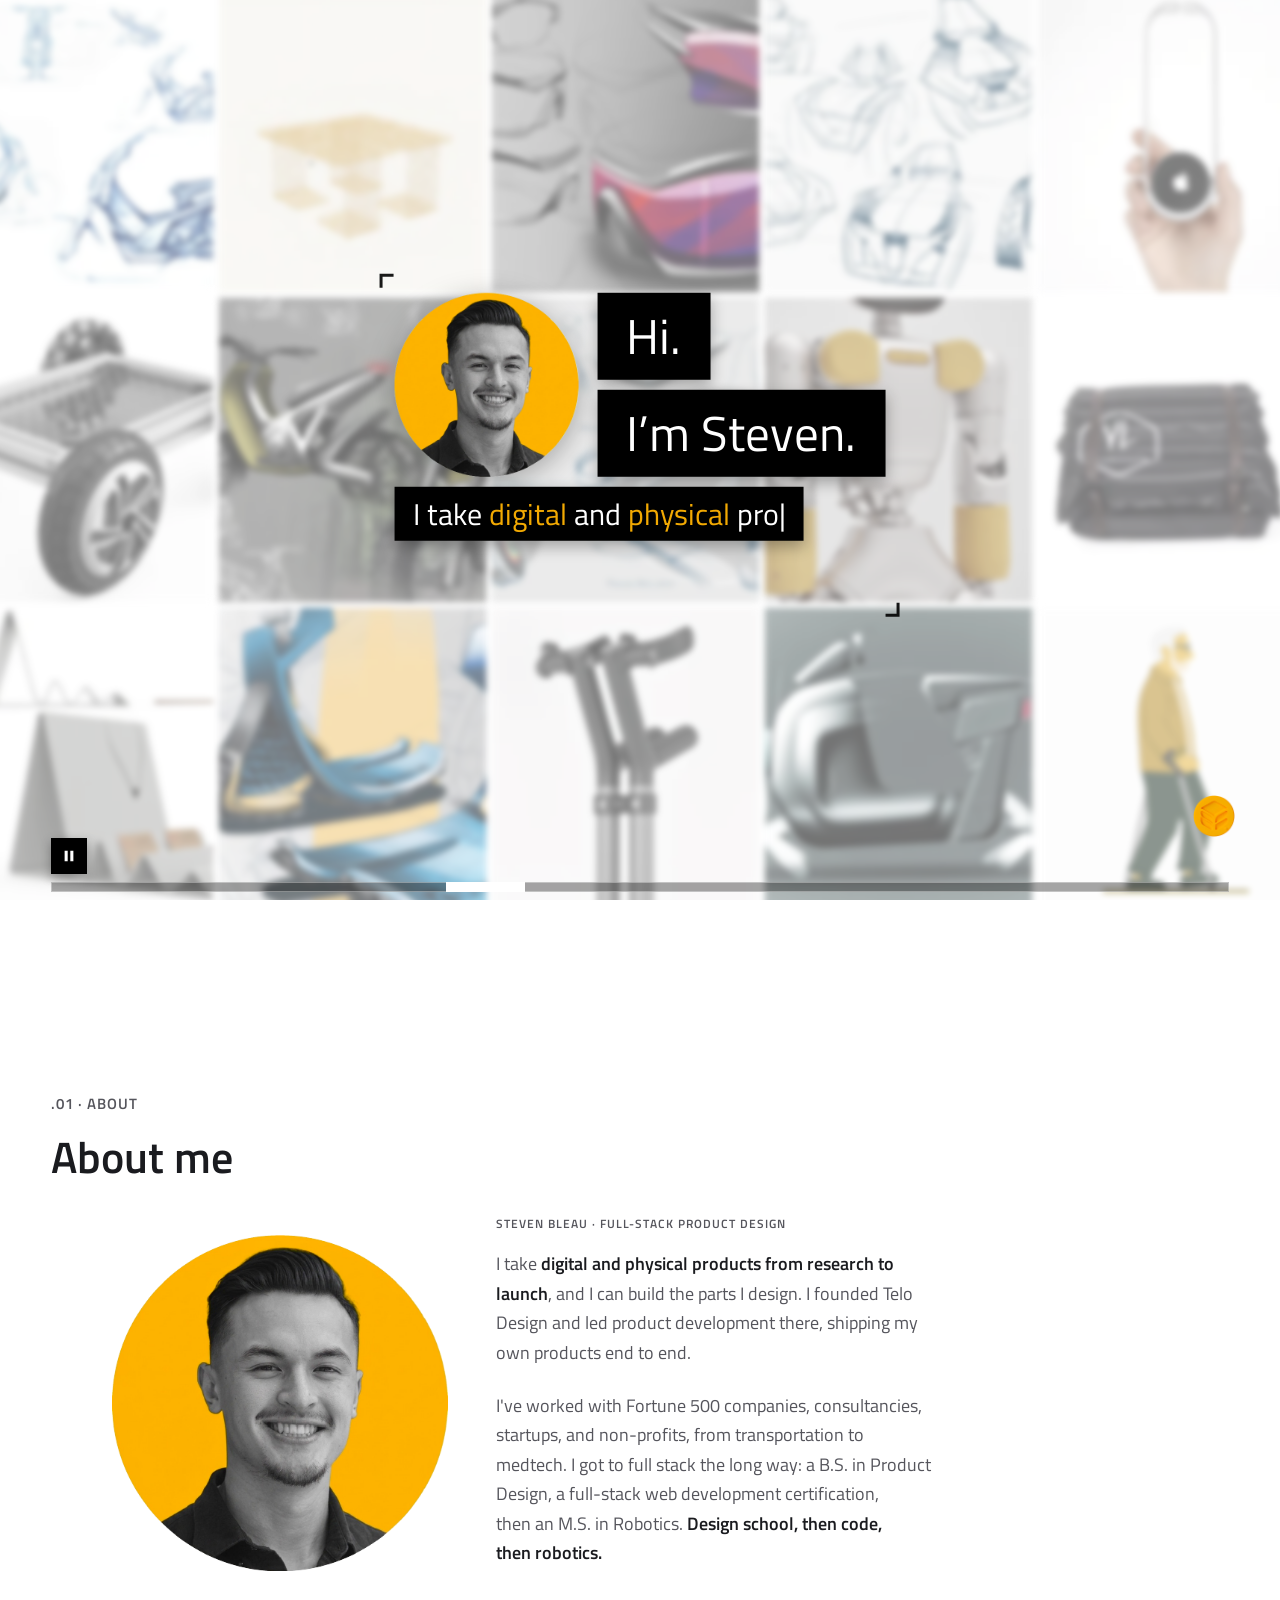
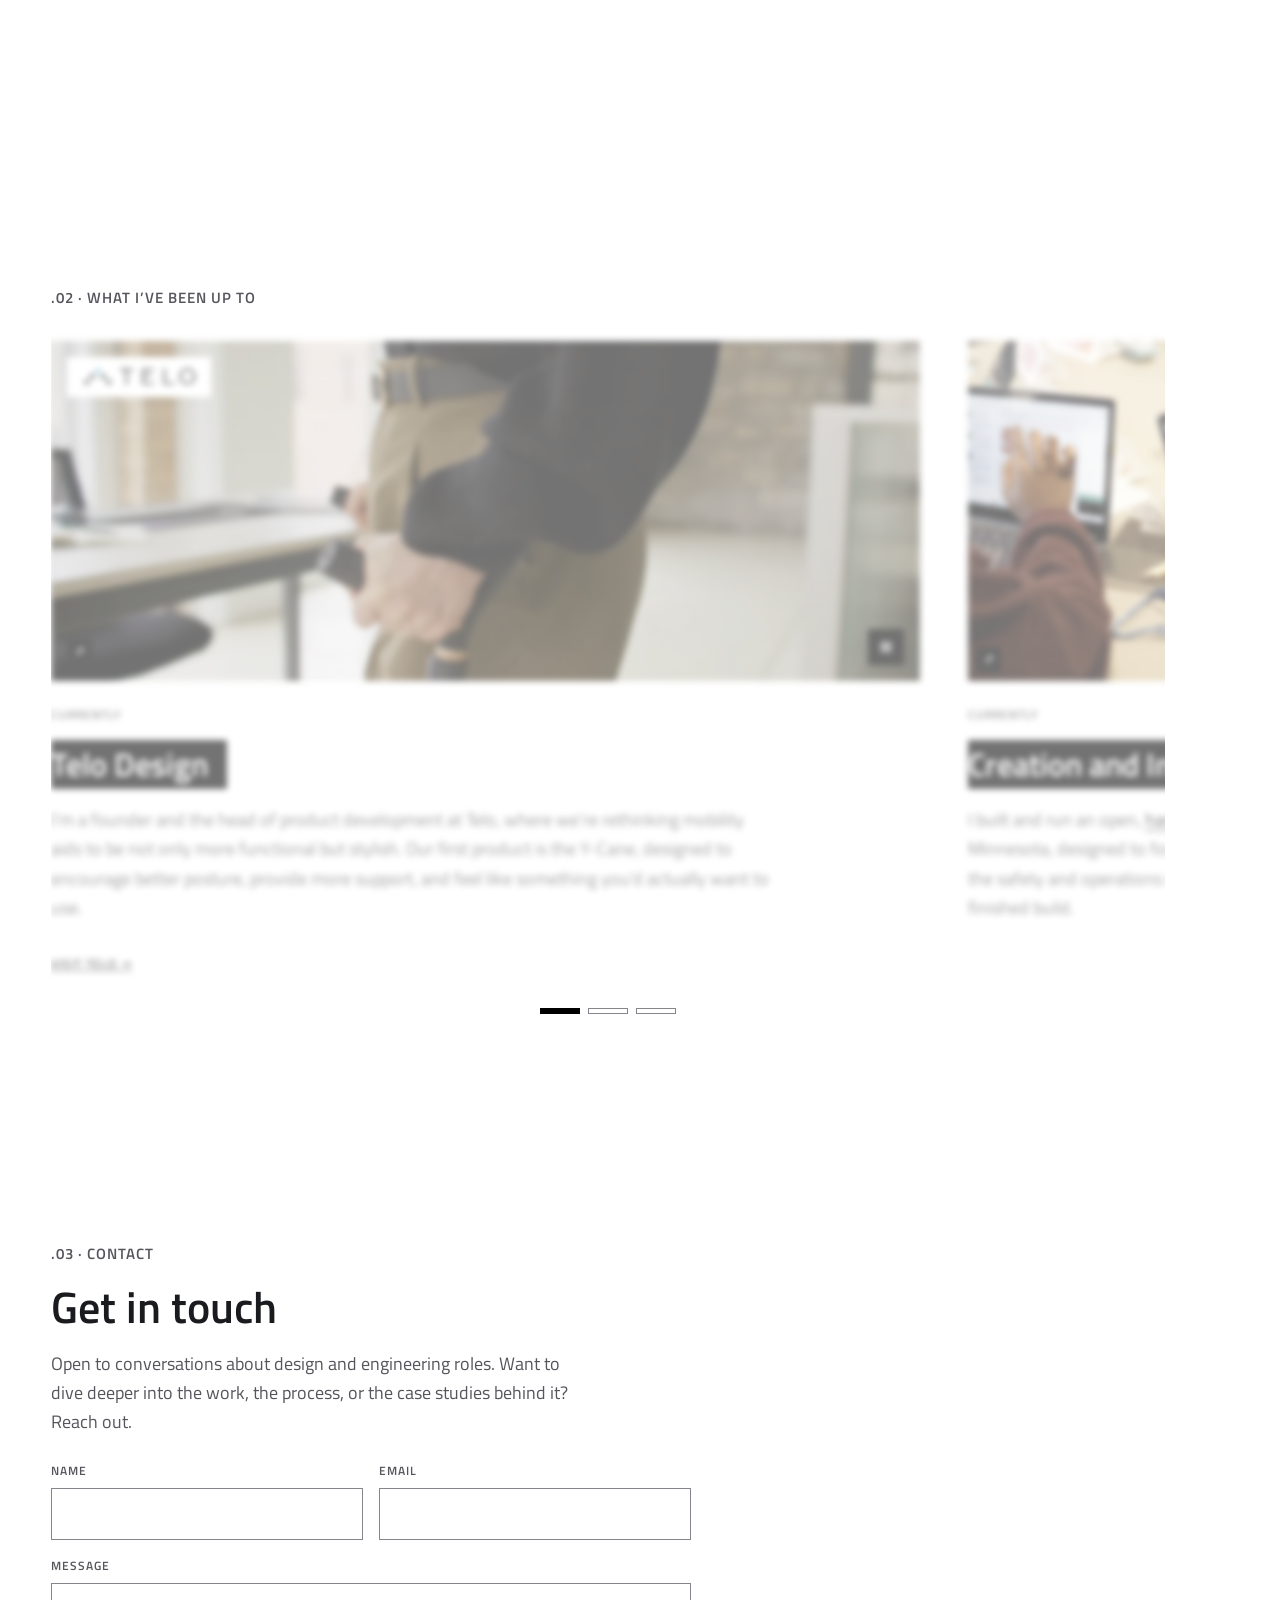
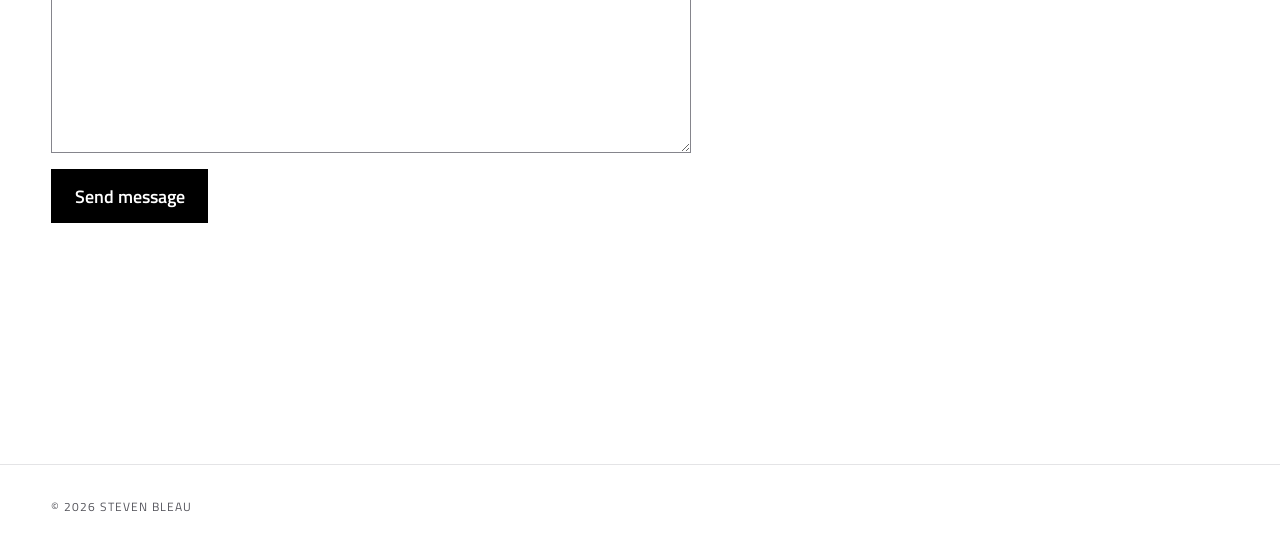
==== index.html @ 740899cd "Frost off-screen cards, center the hero box, collapse the brand badge Cards not in view in a sideway" ====
<!doctype html>
<html lang="en">
<head>
  <meta charset="utf-8">
  <meta name="viewport" content="width=device-width, initial-scale=1">
  <title>Steven Bleau · Full-Stack Product Design</title>
  <meta name="description" content="Steven Bleau is a full-stack product design engineer: founder of Telo Design, design curriculum and programs at the University of Minnesota, product development at RedGroup, Medtronic, and Studio 04.">
  <link rel="canonical" href="https://stevenbleau.com/">
  <meta name="theme-color" media="(prefers-color-scheme: light)" content="#ffffff">
  <meta name="theme-color" media="(prefers-color-scheme: dark)" content="#121114">
  <link rel="icon" type="image/webp" href="assets/ui/logo.webp">
  <link rel="apple-touch-icon" href="assets/ui/logo.webp">
  <meta property="og:type" content="website">
  <meta property="og:site_name" content="Steven Bleau">
  <meta property="og:url" content="https://stevenbleau.com/">
  <meta property="og:title" content="Steven Bleau · Full-Stack Product Design">
  <meta property="og:description" content="Full-stack product design engineer: founder of Telo Design, design education at the University of Minnesota, product development at RedGroup, Medtronic, and Studio 04.">
  <meta property="og:image" content="https://stevenbleau.com/og-image.jpg">
  <meta name="twitter:card" content="summary_large_image">
  <link rel="preconnect" href="https://fonts.googleapis.com">
  <link rel="preconnect" href="https://fonts.gstatic.com" crossorigin>
  <link rel="stylesheet" href="https://fonts.googleapis.com/css2?family=Titillium+Web:wght@400;600&display=swap">
  <link rel="stylesheet" href="css/style.css?v=73">
  <script src="js/main.js?v=46" defer></script>
</head>
<body>
  <a class="skip-link" href="#main">Skip to content</a>

  <main id="main">
    <section class="hero-collage" id="work" aria-label="Work gallery">
       <!-- Project shots (assets/collage/01-24): 01-11 from the live
            stevenbleau.design grid, 12-19 from the Portfolio Gallery set,
            20 (robot render, photo), and four motion loops: 21 depth camera,
            22 Dotte particle motion, 24 Y-Cane exploded view (animated webp,
            data-animated so the pause button freezes them) and 23 Y-Cane walk
            cycle (gif).
           Column-flow grid, so every 3 tiles below are one column; the 24
           columns loop. Order is solved, not arbitrary: a motion tile sits in
           every 3rd column (rows rotating, 1-2 per screen), the 9
           renders/photos are spaced evenly through the 11 sketches (5-7 in
           any 15 visible tiles), each image recurs only every 6+ columns so
           no duplicate is ever on screen, and no column repeats a subject.
           Columns 6+ start off-screen: lazy.
           Regenerate with scratchpad/collage_solver.py if images change. -->
      <div class="collage" data-collage role="group" aria-label="Gallery shots">
        <img src="assets/collage/13.webp" width="300" height="200" alt="">
        <img src="assets/collage/08.webp" width="300" height="200" alt="">
        <img src="assets/collage/01.webp" width="300" height="200" alt="">
        <img src="assets/collage/22.webp" width="300" height="200" alt="" data-animated>
        <img src="assets/collage/10.webp" width="300" height="200" alt="">
        <img src="assets/collage/04.webp" width="300" height="200" alt="">
        <img src="assets/collage/03.webp" width="300" height="200" alt="">
        <img src="assets/collage/19.webp" width="300" height="200" alt="">
        <img src="assets/collage/02.webp" width="300" height="200" alt="">
        <img src="assets/collage/18.webp" width="300" height="200" alt="">
        <img src="assets/collage/20.webp" width="300" height="200" alt="">
        <img src="assets/collage/12.webp" width="300" height="200" alt="">
        <img src="assets/collage/09.webp" width="300" height="200" alt="">
        <img src="assets/collage/06.webp" width="300" height="200" alt="">
        <img src="assets/collage/23.gif" width="300" height="200" alt="">
        <img src="assets/collage/16.webp" width="300" height="200" alt="" loading="lazy">
        <img src="assets/collage/07.webp" width="300" height="200" alt="" loading="lazy">
        <img src="assets/collage/14.webp" width="300" height="200" alt="" loading="lazy">
        <img src="assets/collage/15.webp" width="300" height="200" alt="" loading="lazy">
        <img src="assets/collage/13.webp" width="300" height="200" alt="" loading="lazy">
        <img src="assets/collage/11.webp" width="300" height="200" alt="" loading="lazy">
        <img src="assets/collage/17.webp" width="300" height="200" alt="" loading="lazy">
        <img src="assets/collage/21.webp" width="300" height="200" alt="" data-animated loading="lazy">
        <img src="assets/collage/05.webp" width="300" height="200" alt="" loading="lazy">
        <img src="assets/collage/10.webp" width="300" height="200" alt="" loading="lazy">
        <img src="assets/collage/01.webp" width="300" height="200" alt="" loading="lazy">
        <img src="assets/collage/19.webp" width="300" height="200" alt="" loading="lazy">
        <img src="assets/collage/04.webp" width="300" height="200" alt="" loading="lazy">
        <img src="assets/collage/18.webp" width="300" height="200" alt="" loading="lazy">
        <img src="assets/collage/08.webp" width="300" height="200" alt="" loading="lazy">
        <img src="assets/collage/24.webp" width="300" height="200" alt="" data-animated loading="lazy">
        <img src="assets/collage/09.webp" width="300" height="200" alt="" loading="lazy">
        <img src="assets/collage/12.webp" width="300" height="200" alt="" loading="lazy">
        <img src="assets/collage/20.webp" width="300" height="200" alt="" loading="lazy">
        <img src="assets/collage/03.webp" width="300" height="200" alt="" loading="lazy">
        <img src="assets/collage/16.webp" width="300" height="200" alt="" loading="lazy">
        <img src="assets/collage/13.webp" width="300" height="200" alt="" loading="lazy">
        <img src="assets/collage/02.webp" width="300" height="200" alt="" loading="lazy">
        <img src="assets/collage/06.webp" width="300" height="200" alt="" loading="lazy">
        <img src="assets/collage/07.webp" width="300" height="200" alt="" loading="lazy">
        <img src="assets/collage/17.webp" width="300" height="200" alt="" loading="lazy">
        <img src="assets/collage/22.webp" width="300" height="200" alt="" data-animated loading="lazy">
        <img src="assets/collage/14.webp" width="300" height="200" alt="" loading="lazy">
        <img src="assets/collage/19.webp" width="300" height="200" alt="" loading="lazy">
        <img src="assets/collage/11.webp" width="300" height="200" alt="" loading="lazy">
        <img src="assets/collage/05.webp" width="300" height="200" alt="" loading="lazy">
        <img src="assets/collage/04.webp" width="300" height="200" alt="" loading="lazy">
        <img src="assets/collage/18.webp" width="300" height="200" alt="" loading="lazy">
        <img src="assets/collage/10.webp" width="300" height="200" alt="" loading="lazy">
        <img src="assets/collage/23.gif" width="300" height="200" alt="" loading="lazy">
        <img src="assets/collage/15.webp" width="300" height="200" alt="" loading="lazy">
        <img src="assets/collage/01.webp" width="300" height="200" alt="" loading="lazy">
        <img src="assets/collage/08.webp" width="300" height="200" alt="" loading="lazy">
        <img src="assets/collage/16.webp" width="300" height="200" alt="" loading="lazy">
        <img src="assets/collage/09.webp" width="300" height="200" alt="" loading="lazy">
        <img src="assets/collage/13.webp" width="300" height="200" alt="" loading="lazy">
        <img src="assets/collage/03.webp" width="300" height="200" alt="" loading="lazy">
        <img src="assets/collage/21.webp" width="300" height="200" alt="" data-animated loading="lazy">
        <img src="assets/collage/20.webp" width="300" height="200" alt="" loading="lazy">
        <img src="assets/collage/02.webp" width="300" height="200" alt="" loading="lazy">
        <img src="assets/collage/12.webp" width="300" height="200" alt="" loading="lazy">
        <img src="assets/collage/19.webp" width="300" height="200" alt="" loading="lazy">
        <img src="assets/collage/06.webp" width="300" height="200" alt="" loading="lazy">
        <img src="assets/collage/18.webp" width="300" height="200" alt="" loading="lazy">
        <img src="assets/collage/07.webp" width="300" height="200" alt="" loading="lazy">
        <img src="assets/collage/17.webp" width="300" height="200" alt="" loading="lazy">
        <img src="assets/collage/14.webp" width="300" height="200" alt="" loading="lazy">
        <img src="assets/collage/11.webp" width="300" height="200" alt="" loading="lazy">
        <img src="assets/collage/24.webp" width="300" height="200" alt="" data-animated loading="lazy">
        <img src="assets/collage/05.webp" width="300" height="200" alt="" loading="lazy">
        <img src="assets/collage/16.webp" width="300" height="200" alt="" loading="lazy">
        <img src="assets/collage/15.webp" width="300" height="200" alt="" loading="lazy">
      </div>
      <div class="hero-type">
        <h1 class="visually-hidden">Hi. I&rsquo;m Steven.</h1>
        <img class="hero-portrait" src="assets/ui/headshot.webp?v=2" width="450" height="450" alt="Portrait of Steven Bleau">
        <div class="typed" id="typed-container">
          <span class="typed-line" aria-hidden="true">Hi.</span>
          <span class="typed-line" aria-hidden="true">I&rsquo;m Steven.</span>
          <span class="typed-line typed-line--flush typed-line--small" aria-hidden="true">I take <em class="hl">digital</em> and <em class="hl">physical</em> products</span>
          <span class="typed-line typed-line--flush typed-line--small cursor" aria-hidden="true">from <em class="hl">research</em> to <em class="hl">launch</em></span>
        </div>
        <p class="visually-hidden">I take digital and physical products from research to launch.</p>
      </div>
      <nav class="dot-nav" aria-label="Jump to section">
        <a href="#work" aria-label="Gallery" class="is-active" aria-current="true"><span>Gallery</span></a>
        <a href="#about" aria-label="About"><span>About</span></a>
        <a href="#currently" aria-label="Work"><span>Work</span></a>
        <a href="#contact" aria-label="Get in touch"><span>Contact</span></a>
      </nav>
    </section>

    <div class="wrap">
      <section id="about" aria-labelledby="about-title">
        <p class="eyebrow">.01 &middot; About</p>
        <h2 id="about-title">About me</h2>
        <ul class="work-list work-list--h" data-hsnap>
          <li>
            <div class="work-entry">
              <img class="no-zoom" src="assets/ui/headshot.webp?v=2" width="450" height="450" loading="lazy"
                   alt="Portrait of Steven Bleau">
              <div class="work-entry-body">
                <span class="work-index">Steven Bleau &middot; Full-stack product design</span>
                <p class="work-snapshot">I take <strong>digital and physical products from research to launch</strong>, and I can build the parts I design. I founded Telo Design and led product development there, shipping my own products end to end.</p>
                <p class="work-snapshot">I've worked with Fortune 500 companies, consultancies, startups, and non-profits, from transportation to medtech. I got to full stack the long way: a B.S. in Product Design, a full-stack web development certification, then an M.S. in Robotics. <strong>Design school, then code, then robotics.</strong></p>
              </div>
            </div>
          </li>
        </ul>
      </section>

      <section id="currently" aria-labelledby="currently-title">
        <p class="eyebrow" aria-hidden="true">.02 &middot; What I&rsquo;ve been up to</p>
        <h2 id="currently-title" class="visually-hidden">What I&rsquo;ve been up to</h2>
        <ul class="work-list work-list--h" data-hsnap>
          <li>
            <div class="work-entry">
              <span class="work-plate work-plate--video">
                <a class="work-plate-link" href="https://www.youtube.com/watch?v=1XRJhxSlxXU" target="_blank" rel="noopener"
                   aria-label="The Y-Cane by Telo, an ergonomic Y-shaped walking cane, shown in use. Watch the video on YouTube (opens in a new tab)">
                  <video muted loop playsinline preload="metadata" disablepictureinpicture
                         poster="assets/video/ycane-poster.webp" aria-hidden="true">
                    <source src="assets/video/ycane.mp4" type="video/mp4">
                  </video>
                </a>
                <img class="work-plate-logo" src="assets/ui/logo-telo.svg" width="262" height="50"
                     loading="lazy" alt="Telo">
              </span>
              <span class="work-entry-body">
                <span class="work-index">Currently</span>
                <h3><span class="block">Telo Design</span></h3>
                <span class="work-snapshot">I&rsquo;m a founder and the head of product development at Telo, where we&rsquo;re rethinking mobility aids to be not only more functional but stylish. Our first product is the Y-Cane, designed to encourage better posture, provide more support, and feel like something you&rsquo;d actually want to use.</span>
                <a class="work-link" href="https://telodesign.com" target="_blank" rel="noopener">Visit Telo <span aria-hidden="true">&rarr;</span><span class="visually-hidden"> (opens in a new tab)</span></a>
              </span>
            </div>
          </li>
          <li>
            <div class="work-entry">
              <figure class="work-gallery">
                <a class="work-gallery-link" href="https://libnews.umn.edu/2024/04/libraries-makerspaces-partner-with-science-museum-to-explore-intersections-of-race-and-engineering/" target="_blank" rel="noopener">
                  <img src="assets/work/makerspaces-program/hero.webp" width="790" height="1066" loading="lazy"
                       alt="Participants working on hands-on build projects in the makerspace studio. Read the UMN Libraries story about the program (opens in a new tab)">
                </a>
                <a class="work-gallery-link" href="https://twin-cities.umn.edu/news-events/elevating-student-learning-hands-learning-spaces" target="_blank" rel="noopener">
                  <img src="assets/work/makerspaces-program/01-problem.webp" width="1500" height="1000" loading="lazy"
                       alt="A student assembling a 3D printer at a workbench. Read the University of Minnesota story on hands-on learning spaces (opens in a new tab)">
                </a>
                <a class="work-gallery-link" href="https://www.lib.umn.edu/news/2025/03/future-occupational-therapists-are-transforming-field-virtual-reality-and-3d-printing" target="_blank" rel="noopener">
                  <img src="assets/work/makerspaces-program/02-process.webp" width="760" height="1000" loading="lazy"
                       alt="A student in a VR headset exploring a projected model. Read the UMN Libraries story on occupational therapy students using VR and 3D printing (opens in a new tab)">
                </a>
              </figure>
              <span class="work-entry-body">
                <span class="work-index">Currently</span>
                <h3><span class="block">Creation and Innovation Hubs</span></h3>
                <span class="work-snapshot">I built and run an open, <a href="https://libnews.umn.edu/2025/02/learn-to-make-almost-anything-with-the-umn-libraries-maker-bootcamp/" target="_blank" rel="noopener">hands-on design and digital fabrication program<span class="visually-hidden"> (opens in a new tab)</span></a> at the University of Minnesota, designed to foster creativity at all levels. I own the curriculum, the equipment, and the safety and operations systems that carry students across the university from first tool to finished build.</span>
              </span>
            </div>
          </li>
          <li id="previously">
            <div class="work-entry">
              <div class="work-entry-body">
                <span class="work-index">Previously</span>
                <ol class="edu">
                  <li class="edu-item">
                    <img class="logo-dark" src="assets/ui/logo-redgroup.webp" width="760" height="252" loading="lazy"
                         alt="RedGroup, an Amphenol CMT brand">
                    <h3>RedGroup</h3>
                    <p class="meta">Product development</p>
                    <p>New product development for client companies across medical and commercial device lines.</p>
                  </li>
                  <li class="edu-item">
                    <img src="assets/ui/logo-medtronic.webp" width="580" height="212" loading="lazy"
                         alt="Medtronic">
                    <h3>Medtronic</h3>
                    <p class="meta">Medical device</p>
                    <p>Device design as part of the innovation lab inside one of the world&rsquo;s largest medtech companies.</p>
                  </li>
                  <li class="edu-item">
                    <img src="assets/ui/studio04-logo.png" width="1200" height="300" loading="lazy"
                         alt="Studio 04">
                    <h3>Studio 04</h3>
                    <p class="meta">Transportation design</p>
                    <p>End-to-end industrial design for global automotive companies. Talent has since moved onto design leadership roles at CATERPILLAR inc.</p>
                  </li>
                </ol>
              </div>
            </div>
          </li>
        </ul>
      </section>

      <section class="contact" id="contact" aria-labelledby="contact-title">
        <p class="eyebrow">.03 &middot; Contact</p>
        <h2 id="contact-title">Get in touch</h2>
        <p class="contact-lede">Open to conversations about design and engineering roles. Want to dive deeper into the work, the process, or the case studies behind it? Reach out.</p>
        <form class="contact-form" action="https://formspree.io/f/xoeelaqp" method="POST">
          <div class="contact-form-row">
            <div class="contact-field">
              <label for="cf-name">Name</label>
              <input type="text" id="cf-name" name="name" autocomplete="name" required>
            </div>
            <div class="contact-field">
              <label for="cf-email">Email</label>
              <input type="email" id="cf-email" name="email" autocomplete="email" required>
            </div>
          </div>
          <div class="contact-field">
            <label for="cf-message">Message</label>
            <textarea id="cf-message" name="message" rows="5" required></textarea>
          </div>
          <button type="submit" class="contact-submit">Send message</button>
          <p class="contact-status" role="status" aria-live="polite"></p>
          <input type="text" name="_gotcha" class="visually-hidden" tabindex="-1" autocomplete="off" aria-hidden="true">
        </form>
      </section>
    </div>
  </main>

  <footer class="site-footer">
    <div class="wrap wrap--bleed">
      <span class="meta">&copy; <span data-year>2026</span> Steven Bleau</span>
    </div>
  </footer>

  <a class="brand-float is-condensed" href="#work" aria-label="Steven Bleau . Design - back to the work gallery">
    <img class="brand-float-mark" src="assets/ui/logo.webp" width="180" height="180" alt="">
    <span class="brand-float-text">Steven Bleau . Design</span>
  </a>
</body>
</html>
---- css/style.css ----
/* Steven Bleau, Design
   Single stylesheet. Tokens in :root. 8px spacing scale. Titillium Web.
   Visual language matched to stevenbleau.design: monochrome black-on-white,
   square corners, gold (#f2a902) only on black surfaces (AA on black, not on white).
   Dark mode via prefers-color-scheme. Breakpoints only where content breaks. */

/* ---- Tokens ---- */
:root {
  --bg: #ffffff;
  --bg-raised: #ffffff;
  --fg: #1a1b1f;
  --muted: #55555c;
  --line: #e4e4e6;
  --line-strong: #85858c; /* control borders: 3:1 on white (WCAG 1.4.11) */
  /* Soft lift for black chips over imagery (hero portrait and lines, dot labels). */
  --float-shadow: 0 6px 14px rgba(0, 0, 0, 0.3);
  --block: #000000;      /* solid black panels (typed lines, buttons) */
  --block-fg: #ffffff;
  --gold: #f2a902;       /* only on --block or dark bg, fails AA on white */
  /* "Set back" treatment: the hero collage behind the intro, and the cards
     that aren't in view in a sideways card row. */
  --frost-filter: blur(3px) saturate(0.75);
  --frost-opacity: 0.55;
  --accent: #1a1b1f;     /* links match text, underlined (live-site behavior) */

  /* 8px spacing scale */
  --s1: 0.5rem;
  --s2: 1rem;
  --s3: 1.5rem;
  --s4: 2rem;
  --s6: 3rem;
  --s8: 4rem;
  --s12: 6rem;

  /* Fluid type scale */
  --fs--1: clamp(0.84rem, 0.8rem + 0.15vw, 0.95rem);
  /* Small uppercase labels (nav, eyebrows, CTAs). 12px at the reference's
     ~1500px design width, scaling up so it stays legible on a large display. */
  --fs-label: clamp(0.75rem, 0.8vw, 1rem);
  --fs-0:  clamp(1rem, 0.95rem + 0.25vw, 1.1875rem);
  --fs-1:  clamp(1.2rem, 1.1rem + 0.4vw, 1.4rem);
  --fs-2:  clamp(1.45rem, 1.25rem + 0.9vw, 2rem);
  --fs-3:  clamp(1.8rem, 1.4rem + 1.8vw, 2.75rem);
  --fs-display: clamp(2.6rem, 1.9rem + 3.4vw, 4.25rem);

  --font-sans: "Titillium Web", system-ui, -apple-system, "Segoe UI", Roboto, "Helvetica Neue", Arial, sans-serif;
  --radius: 0;
  --wrap: 96rem; /* cards land ~744px, close to their 720px source width */
  /* 5rem = the 80px the reference site pads its header from the viewport edge */
  --gutter: clamp(1.25rem, 4vw, 5rem);
}

@media (prefers-color-scheme: dark) {
  :root {
    --bg: #121114;
    --bg-raised: #1a191e;
    --fg: #eceae6;
    --muted: #a3a0ab;
    --line: #2c2a32;
    --line-strong: #706d78; /* 3:1 on --bg and --bg-raised */
    --accent: #eceae6;
  }
}

/* ---- Base ---- */
*,
*::before,
*::after { box-sizing: border-box; }

html {
  -webkit-text-size-adjust: 100%;
  -webkit-tap-highlight-color: transparent;
}

html.js { scroll-behavior: smooth; scroll-snap-type: y mandatory; }

body {
  margin: 0;
  font-family: var(--font-sans);
  font-size: var(--fs-0);
  line-height: 1.6;
  color: var(--fg);
  background: var(--bg);
  -webkit-font-smoothing: antialiased;
}

h1, h2, h3, h4 {
  font-weight: 600;
  line-height: 1.15;
  text-wrap: balance;
  margin-block: 0 var(--s2);
}

h1 { font-size: var(--fs-display); }
h2 { font-size: var(--fs-3); }
h3 { font-size: var(--fs-2); }

p {
  margin-block: 0 var(--s2);
  text-wrap: pretty;
}

img {
  display: block;
  max-width: 100%;
  height: auto;
}

a {
  color: var(--accent);
  text-decoration: underline;
  text-decoration-thickness: 1px;
  text-underline-offset: 0.2em;
}

a:hover { text-decoration-thickness: 2px; }

:focus-visible {
  outline: 2px solid var(--fg);
  outline-offset: 3px;
}

::selection { background: var(--gold); color: #000; }

ul[class], ol[class] {
  list-style: none;
  margin: 0;
  padding: 0;
}

/* ---- Utilities ---- */
/* One centred column shared by header, content and footer, so everything sits
   on the same two alignment lines and leftover space is split evenly. Capped
   rather than full-bleed: on a very wide display an uncapped grid stretches the
   cards past their source image width and the prose past a readable measure.
   Only .hero-collage deliberately bleeds past this. */
.wrap {
  max-width: calc(var(--wrap) + var(--gutter) * 2);
  margin-inline: auto;
  padding-inline: var(--gutter);
}

/* Header and footer bars span the full viewport, one --gutter from each edge.
   The nav sits hard right; the brand lockup now floats bottom-right as a
   fixed widget. They deliberately do NOT share the content column's alignment
   line; the bars frame the page, the column holds the reading content. */
.wrap--bleed { max-width: none; }

.measure { max-width: 68ch; }

.visually-hidden {
  position: absolute;
  width: 1px; height: 1px;
  margin: -1px; padding: 0;
  overflow: hidden;
  clip: rect(0 0 0 0);
  white-space: nowrap;
  border: 0;
}

.eyebrow {
  font-size: var(--fs--1);
  font-weight: 600;
  letter-spacing: 1px;
  text-transform: uppercase;
  color: var(--muted);
  margin-block: 0 var(--s2);
}

.lede {
  font-size: var(--fs-1);
  color: var(--muted);
  max-width: 58ch;
}

.meta {
  font-size: var(--fs--1);
  color: var(--muted);
}

.skip-link {
  position: absolute;
  inset-inline-start: var(--s2);
  inset-block-start: -100%;
  background: var(--block);
  color: var(--block-fg);
  padding: var(--s1) var(--s2);
  z-index: 10;
}

.skip-link:focus { inset-block-start: var(--s2); }

/* ---- Header ---- */
/* The landing page has no header bar: navigation is the right-edge dot menu
   and the floating brand widget. Archived case-study pages still render the
   classic header (wordmark left, nav right); their styles live below. */
.site-header {
  display: flex;
  align-items: center;
  justify-content: space-between;
  flex-wrap: wrap;
  gap: var(--s1) var(--s3);
  padding-block: var(--s4);
}

/* Legacy header/footer lockup, used by the archived case pages. */
.wordmark {
  font-size: var(--fs-0);
  font-weight: 600; /* Titillium Web has no 500; 600 is its medium/semibold step */
  color: var(--fg);
  text-decoration: underline;
  text-decoration-thickness: 1px;
  text-underline-offset: 0.2em;
}

span.wordmark { text-decoration: none; }

a.wordmark {
  display: inline-flex;
  align-items: center;
  gap: var(--s2);
  text-decoration: none;
}

.wordmark-mark {
  width: clamp(2.25rem, 3.25vw, 4rem); /* ~56px at 1728 */
  height: auto;
  flex-shrink: 0;
}

a.wordmark span {
  text-decoration: underline;
  text-decoration-thickness: 1px;
  text-underline-offset: 0.2em;
}

a.wordmark:hover span { text-decoration-thickness: 2px; }

/* ---- Floating brand widget (bottom right, always visible) ---- */
/* Logo + "Steven Bleau . Design", locked to a fixed spot at the viewport's
   bottom-right corner. The gold mark floats free; the black box with white
   text belongs to the wordmark only, in the same language as the typed hero
   lines. The wordmark starts condensed (.is-condensed in the markup) so only
   the mark floats there; hovering or focusing it expands the wordmark out;
   clicking jumps home to the work gallery. */
.brand-float {
  --brand-logo-w: clamp(2.6rem, 3vw, 3.25rem);
  position: fixed;
  /* Shift the widget toward the edge so the logo's CENTER sits on the same
     line as the 14px dots' center (inset-end + half the logo width = gutter
     + half a dot). The expanded wordmark box simply extends leftward. */
  inset-inline-end: calc(var(--gutter) - var(--brand-logo-w) / 2 + 15px);
  inset-block-end: calc(var(--gutter) + 0.75rem);
  z-index: 7;
  display: inline-flex;
  align-items: center;
  text-decoration: none;
}

.brand-float-mark {
  width: var(--brand-logo-w);
  height: auto;
  flex-shrink: 0;
  transition: filter 0.25s ease;
}

.brand-float-text {
  display: inline-block;
  overflow: hidden;
  white-space: nowrap;
  max-width: 22em;
  opacity: 1;
  margin-inline-start: 0.6em;
  background: var(--block);
  color: var(--block-fg);
  font-size: var(--fs-0);
  font-weight: 600; /* Titillium Web has no 500; 600 is its medium/semibold step */
  padding: 0.2em 0.6em;
  text-decoration: underline;
  text-decoration-thickness: 0.06em;
  text-underline-offset: 0.08em;
  /* Same lift as the hero lines and dot labels while the wordmark shows;
     dropped when condensed so the zero-width box leaves no smudge. */
  box-shadow: var(--float-shadow);
  transition: max-width 0.35s ease, opacity 0.25s ease, margin-inline-start 0.35s ease, padding 0.35s ease, box-shadow 0.25s ease;
}

/* Condensed: the wordmark and its box slide out, leaving only the mark. */
.brand-float.is-condensed .brand-float-text {
  max-width: 0;
  opacity: 0;
  margin-inline-start: 0;
  padding-inline: 0;
  box-shadow: none;
}

/* Hovering the floating mark expands the wordmark back out (same gold-on-black
   hover as the typed hero links). */
.brand-float:hover .brand-float-text,
.brand-float:focus-visible .brand-float-text {
  max-width: 22em;
  opacity: 1;
  margin-inline-start: 0.6em;
  padding-inline: 0.6em;
  color: var(--gold);
  box-shadow: var(--float-shadow);
}

/* The mark lifts on hover too; drop-shadow follows its round outline. */
.brand-float:hover .brand-float-mark,
.brand-float:focus-visible .brand-float-mark { filter: drop-shadow(var(--float-shadow)); }

/* Over the hero collage the widget sits on top of the browsing dots. */
@media (max-width: 75rem) {
  /* App-icon sized mark on phones and tablets: easier thumb-target, still
     edge-tucked, with a little air from the viewport edge. */
  .brand-float { --brand-logo-w: 3.25rem; margin-inline-end: 0.75rem; }
}

.site-nav ul {
  display: flex;
  gap: var(--s3);
  list-style: none;
  margin: 0;
  padding: 0;
}

/* Near-black at weight 500, matching the reference, uppercase at this size is
   hard to read in the muted grey. Hover underlines rather than changing weight,
   which would shift the layout. */
.site-nav a {
  font-size: var(--fs-label);
  font-weight: 500;
  letter-spacing: 1px;
  text-transform: uppercase;
  color: var(--fg);
  text-decoration: none;
}

.site-nav a::before { content: "."; }

.site-nav a[aria-current="page"] { font-weight: 600; }

.site-nav a:hover,
.site-nav a:focus-visible {
  text-decoration: underline;
  text-decoration-thickness: 1px;
  text-underline-offset: 0.3em;
}

/* Five nav items need a tighter rhythm on small screens. */
@media (max-width: 52rem) {
  .site-nav ul { gap: var(--s2); }
}

/* ---- Sections ---- */
section { padding-block: var(--s6); }

/* Full-screen snap sections: each section fills the viewport and the page
   snaps section-to-section (scroll-snap-stop: always gives the threshold,    a small scroll pops to the next section instead of drifting). The header
   overlays the hero and scrolls away with it, like the reference site. */
body > .wrap--bleed:first-of-type .site-header {
  position: absolute;
  inset-inline: 0;
  inset-block-start: 0;
  z-index: 5;
  padding-inline: var(--gutter);
}

.hero-collage,
main .wrap > section {
  scroll-snap-align: start;
  scroll-snap-stop: always;
}

.site-footer { scroll-snap-align: end; }

/* Heights use svh, not dvh: dvh resizes as mobile browser bars slide in and
   out, which moved the snap points mid-fling (the catch-and-jitter). svh is
   fixed at the bars-shown height, and equals vh on desktop.
   Touch keeps mandatory snapping but lets a fast fling carry past a section
   instead of forcing a stop at every one. */
@media (pointer: coarse) {
  .hero-collage,
  main .wrap > section { scroll-snap-stop: normal; }
}

main .wrap > section {
  display: flex;
  flex-direction: column;
  justify-content: center;
  justify-content: safe center;
  min-height: 100vh;
  min-height: 100svh;
}

/* ---- Horizontal snap rows ---- */
/* Card lists inside full-screen sections scroll sideways with a snap threshold
   and peek: cards keep a steady footprint and instead breathe with cursor
   proximity (js/main.js, eased per frame, capped to half the gap so they
   never overlap; with no JS everything renders at full size in a plain
   grid/stack). */
.work-list.work-list--h,
.edu.edu--h {
  display: flex;
  grid-template-columns: none;
  gap: var(--s6);
  overflow-x: auto;
  overscroll-behavior-x: contain;
  scroll-snap-type: x mandatory;
  scrollbar-width: none;
  padding-inline: calc((100% - var(--item-w)) / 2);
  padding-block: var(--s2);
}

.work-list--h { --item-w: min(64rem, 86vw); }

/* Phones: 86vw is viewport-relative but the list sits inside .wrap's gutters
   (plus the dot column's right inset), so a card would be wider than the strip
   and center-snap would crop its left edge. Fill the strip's content box. */
@media (max-width: 51.99rem) {
  .work-list--h { --item-w: 100%; }
}
.edu--h { --item-w: min(26rem, 78vw); }

/* Slot pager (js/main.js builds one slot per card): click a slot to flip the
   strip to that card; the centered card's slot stays filled. offsetLeft is
   measured against the list, so it becomes the positioning ancestor. */
.work-list--h,
.edu--h { position: relative; }

.hsnap-slots {
  display: flex;
  justify-content: center;
  gap: 8px;
  margin-block-start: var(--s2);
}

.hsnap-slot {
  width: 40px;
  height: 6px;
  padding: 0;
  border: 1px solid var(--line-strong);
  background: transparent;
  border-radius: var(--radius);
  cursor: pointer;
  transition: background 0.2s ease, border-color 0.2s ease;
}

.hsnap-slot.is-active {
  background: var(--block);
  border-color: var(--block);
}

.hsnap-slot:hover { border-color: var(--fg); }

.work-list--h::-webkit-scrollbar,
.edu--h::-webkit-scrollbar { display: none; }

/* Cards keep a constant footprint (no pop-forward scale/duck); js/main.js
   drives their scale per-frame from cursor proximity, eased to avoid
   overlapping neighbors. */
.work-list--h > li,
.edu--h > li {
  flex: 0 0 var(--item-w);
  scroll-snap-align: center;
  will-change: transform;
}

/* From tablet widths up: one card per row, image beside text. Below the wide
   layout, cap the plate height so the card's text still fits one screen. */
@media (min-width: 52rem) {
  .work-list--h .work-entry { grid-template-columns: 1fr 1fr; }
}
@media (min-width: 52rem) and (max-width: 74.99rem) {
  .work-list--h .work-entry > img,
  .work-list--h .work-entry .work-gallery,
  .work-list--h .work-entry .work-plate { aspect-ratio: auto; height: min(44svh, 420px); }
  .work-list--h .work-entry .work-plate--video { aspect-ratio: auto; }
}

/* Full-width body when a card has no media beside it (education card). */
.work-entry-body:only-child { grid-column: 1 / -1; }

/* About card: square portrait crop instead of the wide 3/2 plate box. The
   portrait sits in a fixed narrow column, right-flushed and a touch smaller
   than the text column, so the bio gets the room. */
#about .work-entry > img { aspect-ratio: 1; }

@media (min-width: 52rem) {
  #about .work-entry { grid-template-columns: minmax(0, 22rem) 1fr; }
  #about .work-entry > img { width: auto; height: min(38svh, 21rem); justify-self: end; }
}

/* Bolded phrases in the bio pop to the foreground so the card scans. */
#about .work-snapshot strong { color: var(--fg); font-weight: 600; }

/* Mobile: fit each About card's image + text on one screen (no scroll/swipe).
   The portrait shrinks to a small square, the bio steps down in type, and
   the section trims its padding so a card fills the viewport. */
@media (max-width: 51.99rem) {
  #about { padding-block: var(--s3); }
  #about h2 { font-size: var(--fs-2); margin-block-end: var(--s2); }
  #about .work-list { margin-block-start: var(--s2); }
  #about .work-entry { gap: var(--s2); }
  #about .work-entry > img { width: min(32vw, 124px); height: auto; }
  #about .work-index { margin-block-end: var(--s1); }
  #about .work-snapshot {
    font-size: 0.9rem;
    line-height: 1.35;
    max-width: none;
    margin-block-end: var(--s2);
  }
}

/* Mobile: fit the Currently card (media, text, slot pager) on one screen,
   matching the About compaction. The media is 3:2 of the card width, capped
   by what the viewport leaves after the text. */
@media (max-width: 51.99rem) {
  #currently { padding-block: var(--s3); }
  #currently h2 { font-size: var(--fs-2); margin-block-end: var(--s2); }
  #currently .work-list { margin-block-start: var(--s2); }
  #currently .work-entry { gap: var(--s2); }
  #currently .work-index { margin-block-end: var(--s1); }
  #currently .work-snapshot {
    font-size: 0.9rem;
    line-height: 1.35;
    max-width: none;
    margin-block-end: var(--s2);
  }
  #currently .work-plate,
  #currently .work-gallery {
    aspect-ratio: auto;
    height: max(7rem, min(calc((100vw - var(--gutter) * 2 - 2.5rem) * 2 / 3), calc(100svh - 530px)));
  }
  /* Previously card: the three past roles step down in type to fit too. */
  #previously .edu { gap: var(--s2); margin-block-start: var(--s2); }
  #previously .edu-item { padding-block-start: var(--s1); }
  #previously .edu-item h3 { font-size: var(--fs-2); margin-block-end: 0.25rem; }
  #previously .edu-item .meta { margin-block-end: 0.25rem; }
  #previously .edu-item p:last-child { font-size: 0.9rem; line-height: 1.35; }
}

/* Stacked Previously roles (below the 3-column breakpoint): each logo becomes
   a square tile flush left, with its role's name, discipline and blurb beside
   it. */
@media (max-width: 59.99rem) {
  #previously .edu-item {
    display: grid;
    grid-template-columns: 5.5rem minmax(0, 1fr);
    column-gap: var(--s2);
    align-items: start;
  }
  #previously .edu-item img {
    grid-row: 1 / span 3;
    width: 5.5rem;
    height: 5.5rem;
    padding: 0.6rem;
    margin-block-end: 0;
  }
}
@media (max-width: 51.99rem) {
  #previously .edu-item { grid-template-columns: 4.5rem minmax(0, 1fr); }
  #previously .edu-item img { width: 4.5rem; height: 4.5rem; padding: 0.5rem; }
}

/* Currently on wide screens (MacBook Pro fullscreen): media stacked over text
   in a single card, left-flush at 78% of the column so the ducked next card
   peeks in from the right, the whitespace itself signals "scroll sideways for
   more". The plate caps at 50svh so heading + plate + text below all fit one
   screen without scrolling. */
@media (min-width: 75rem) {
  /* The media takes what the viewport leaves after the heading, card text and
     slot pager (~560px of chrome), capped at 46svh, floored so it never
     collapses on a short laptop screen. */
  #currently { --currently-media-h: clamp(10rem, calc(100svh - 560px), 46svh); }
  #currently .work-list--h {
    --item-w: 78%;
    padding-inline: 0;
  }
  #currently .work-list--h > li { scroll-snap-align: start; }
  #currently .work-list--h .work-entry { grid-template-columns: 1fr; }
  /* Explicit height, not aspect-ratio + max-height: the latter makes the
     box shrink its width to height x 3/2 when capped, leaving the plate a
     narrow island instead of the full card width. */
  #currently .work-plate,
  #currently .work-gallery { aspect-ratio: auto; height: var(--currently-media-h); }
  #currently .work-snapshot { max-width: 72ch; }
  /* Previously card mirrors the two above: the three logo plates become tall
     tiles in a media row (same height and gap as the photo strip), the label
     sits under them, and each role's text lines up beneath its logo. The list
     wrappers dissolve (display: contents) so every piece lands on one grid. */
  #previously .work-entry-body {
    display: grid;
    grid-template-columns: repeat(3, minmax(0, 1fr));
    column-gap: var(--s2);
  }
  #previously .edu,
  #previously .edu-item { display: contents; }
  #previously .work-index { grid-row: 2; grid-column: 1 / -1; }
  #previously .edu-item img {
    grid-row: 1;
    height: var(--currently-media-h);
    padding: 0 18%;
    margin-block-end: var(--s3);
  }
  #previously .edu-item h3 {
    grid-row: 3;
    border-top: 2px solid var(--fg);
    padding-block-start: var(--s2);
  }
  #previously .edu-item .meta { grid-row: 4; }
  #previously .edu-item p:last-child { grid-row: 5; }
}

/* Sideways card rows: every card but the one in view sits back behind the
   same frost as the hero collage, and sharpens as it snaps into view.
   js/main.js adds .hsnap-frost only once its IntersectionObserver is
   tracking .is-focus, so without it every card stays sharp. */
.hsnap-frost > li { transition: filter 0.2s ease-out, opacity 0.2s ease-out; }
.hsnap-frost > li:not(.is-focus) {
  filter: var(--frost-filter);
  opacity: var(--frost-opacity);
}

/* Focus ring on the keyboard-scrollable strip. */
.work-list--h:focus-visible,
.edu--h:focus-visible { outline: 2px solid var(--fg); outline-offset: 4px; }

/* ---- Hero: typed lines over full-bleed collage ---- */
/* Proportions taken from the reference site, which is laid out for a ~1500px
   viewport: 300x200 tiles, 5px gaps, 3 rows, 56px type, type 98px below the
   grid. Those are fixed pixels there, so the hero shrinks away on a large
   display. Here --tile-w drives all of them instead, so the composition is
   identical to the reference at 1500px and holds its proportions at any width.
   Every ratio below is literally <reference px> / 300. */
.hero-collage {
  --tile-w: clamp(260px, 20vw, 480px);
  --tile-gap: 5px;
  position: relative;
  height: 100vh;
  height: 100svh;
  overflow: hidden;
  padding-block: 0;
}

/* Column-flow grid in a hidden-scrollbar strip: scrolls horizontally by
   touch/trackpad natively; main.js adds slow auto-scroll + mouse drag.
   The three rows share the hero's viewport height evenly, so the collage
   always fills the screen; images cover-crop into the resulting tiles. */
.collage {
  display: grid;
  grid-auto-flow: column;
  grid-template-rows: repeat(3, 1fr);
  grid-auto-columns: var(--tile-w);
  gap: var(--tile-gap);
  height: 100%;
  overflow-x: auto;
  overflow-y: hidden; /* tiles pop on hover; keep the strip from gaining a vertical scroll range */
  overscroll-behavior-x: contain;
  scrollbar-width: none;
}

.collage::-webkit-scrollbar { display: none; }

html.js .collage { cursor: grab; }
html.js .collage.dragging { cursor: grabbing; }

/* Mouse-accessible scrollbar for the continuous collage strip (js/main.js
   builds the thumb and keeps it synced with the auto-scroll + drag state). */
.hsb {
  position: absolute;
  inset-inline: var(--gutter);
  inset-block-end: var(--s1);
  height: 10px;
  background: rgba(0, 0, 0, 0.35);
  box-shadow: inset 0 0 0 1px rgba(255, 255, 255, 0.35);
  z-index: 4;
  cursor: pointer;
}

.hsb-thumb {
  height: 100%;
  min-width: 24px;
  background: var(--block-fg);
  cursor: grab;
}

/* Fixed tile box (js/main.js wraps each shot); only the media inside zooms,
   clipped here, so neighboring tiles never shift or overlap. */
.collage .tile {
  display: block;
  overflow: hidden;
}

.collage img,
.collage video,
.collage canvas {
  display: block;
  width: 100%;
  height: 100%;
  object-fit: cover;
}

.collage video { background: #000; }

html.js .collage img,
html.js .collage video,
html.js .collage canvas { cursor: pointer; }

/* Hover hint that shots open: the caption title slides up as a black chip.
   Mouse only; touch visitors get the same cue from the modal on first tap. */
@media (hover: hover) {
  html.js .collage .tile[data-title]::before {
    content: attr(data-title);
    position: absolute;
    inset-inline-start: 0.5rem;
    inset-block-end: 0.5rem;
    z-index: 1;
    max-width: calc(100% - 1rem);
    overflow: hidden;
    white-space: nowrap;
    text-overflow: ellipsis;
    background: var(--block);
    color: var(--block-fg);
    font-size: var(--fs-label);
    font-weight: 600;
    letter-spacing: 1px;
    text-transform: uppercase;
    padding: 0.3em 0.6em;
    opacity: 0;
    transform: translateY(4px);
    transition: opacity 0.2s ease, transform 0.2s ease;
    pointer-events: none;
  }
  html.js .collage .tile[data-title]:hover::before {
    opacity: 1;
    transform: none;
  }
}

/* Keyboard focus on a tile: black ring with a gold core, drawn over the
   media so it reads on light and dark shots alike. */
.collage .tile { position: relative; }
.collage .tile:focus-visible { outline: none; }
.collage .tile:focus-visible::after {
  content: "";
  position: absolute;
  inset: 0;
  border: 3px solid var(--block);
  box-shadow: inset 0 0 0 3px var(--gold), inset 0 0 0 6px var(--block);
  pointer-events: none;
}

/* Pause/play for gallery motion (hero) and the card videos: small black
   squares, white glyph, gold on hover/focus. aria-pressed swaps the glyph. */
.hero-pause,
.video-pause {
  position: absolute;
  z-index: 4;
  display: grid;
  place-items: center;
  width: 2.25rem;
  height: 2.25rem;
  padding: 0;
  border: 0;
  border-radius: var(--radius);
  background: var(--block);
  color: var(--block-fg);
  cursor: pointer;
  box-shadow: 0 4px 10px rgba(0, 0, 0, 0.3);
}

.hero-pause svg,
.video-pause svg { width: 0.875rem; height: 0.875rem; fill: currentColor; }

.hero-pause:hover,
.hero-pause:focus-visible,
.video-pause:hover,
.video-pause:focus-visible { color: var(--gold); }

.hero-pause:focus-visible,
.video-pause:focus-visible { outline: 2px solid var(--gold); outline-offset: 2px; }

.hero-pause .i-play,
.video-pause .i-play,
.hero-pause[aria-pressed="true"] .i-pause,
.video-pause[aria-pressed="true"] .i-pause { display: none; }

.hero-pause[aria-pressed="true"] .i-play,
.video-pause[aria-pressed="true"] .i-play { display: block; }

/* Minimize: same black chip, bottom-right corner of the type block, inside
   the bracket and level with the bottom of the last line (the 0.2em is that
   line's bottom margin, at the statement lines' smaller size). Fades in once typing
   finishes so it doesn't slide right as the lines widen the block. */
.hero-minimize {
  position: absolute;
  inset-block-end: calc(0.2em * var(--small-fs));
  inset-inline-end: 0;
  display: grid;
  place-items: center;
  width: 2.25rem;
  height: 2.25rem;
  padding: 0;
  border: 0;
  border-radius: var(--radius);
  background: var(--block);
  color: var(--block-fg);
  cursor: pointer;
  box-shadow: var(--float-shadow);
  pointer-events: auto;
  opacity: 0;
  visibility: hidden;
  transition: opacity 0.3s ease, visibility 0.3s;
}
.typed-done .hero-minimize { opacity: 1; visibility: visible; }
.hero-minimize svg {
  width: 1.4rem;
  height: 1.4rem;
  fill: none;
  stroke: currentColor;
  stroke-width: 6;
}
.hero-minimize:hover,
.hero-minimize:focus-visible { color: var(--gold); }
.hero-minimize:focus-visible { outline: 2px solid var(--gold); outline-offset: 2px; }
.hero-collage.browsing .hero-minimize { pointer-events: none; }

/* Bottom-left of the hero, just above the scrollbar track. */
.hero-pause {
  inset-inline-start: var(--gutter);
  inset-block-end: calc(var(--s1) + 10px + var(--s1));
}

/* Bottom-right of the video plate (the brand chip holds bottom-left). */
.video-pause {
  inset-block-end: 1rem;
  inset-inline-end: 1rem;
}

/* ---- Gallery post modal (Instagram-style) ---- */
.post-modal {
  position: fixed;
  inset: 0;
  z-index: 20;
  display: grid;
  place-items: center;
  padding: var(--gutter);
  background: rgba(0, 0, 0, 0.72);
  opacity: 0;
  transition: opacity 0.28s ease;
}

.post-modal.is-open { opacity: 1; }

.post-modal[hidden] { display: none; }

html.modal-open { overflow: hidden; }

.post-card {
  display: grid;
  grid-template-columns: minmax(0, 1.7fr) minmax(15rem, 1fr);
  width: min(64rem, 100%);
  max-height: 90vh;
  background: var(--bg-raised);
  border: 1px solid var(--line);
  box-shadow: 0 24px 64px rgba(0, 0, 0, 0.35);
  transform: scale(0.965) translateY(14px);
  transition: transform 0.34s cubic-bezier(0.22, 1, 0.36, 1);
}

.post-modal.is-open .post-card { transform: none; }

.post-media {
  display: grid;
  place-items: center;
  background: #0b0b0d;
  min-width: 0;
}

.post-media img,
.post-media video {
  width: 100%;
  height: 100%;
  max-height: 90vh;
  object-fit: contain;
}

/* The base img { display: block } outranks the UA's [hidden] rule, which left
   the last opened shot stacked above a video post. Hide the unused slot. */
.post-media [hidden] { display: none; }

.post-caption {
  display: flex;
  flex-direction: column;
  gap: var(--s2);
  padding: var(--s3);
  overflow: auto;
}

.post-handle {
  display: flex;
  align-items: center;
  justify-content: space-between;
  gap: var(--s2);
  font-size: var(--fs--1);
  font-weight: 600;
  letter-spacing: 1px;
  text-transform: uppercase;
  border-bottom: 1px solid var(--line);
  padding-block-end: var(--s1);
}

.post-close {
  font: inherit;
  font-size: var(--fs-1);
  line-height: 1;
  cursor: pointer;
  background: none;
  color: var(--fg);
  border: 1px solid var(--fg);
  border-radius: var(--radius);
  padding: 0.1em 0.55em 0.18em;
}

.post-close:hover,
.post-close:focus-visible {
  background: var(--block);
  border-color: var(--block);
  color: var(--gold);
}

.post-title { font-size: var(--fs-1); font-weight: 600; margin: 0; }

.post-text { color: var(--muted); margin: 0; }

.post-index {
  margin-block-start: auto;
  padding-block-start: var(--s2);
  font-size: var(--fs--1);
  letter-spacing: 1px;
  text-transform: uppercase;
  color: var(--muted);
}

@media (max-width: 40rem) {
  .post-card { grid-template-columns: 1fr; }
  .post-media img,
  .post-media video { max-height: 46vh; }
}

/* Centered in the hero both ways at every width: the box (portrait plus the
   widest line) is what centers, so the bracket corners sit evenly. */
.hero-type {
  position: absolute;
   /* Above the collage tiles: the typed lines always paint over the
      zooming shots. Dots (6), brand widget (7), and the post modal (20)
      sit above it in turn. */
  z-index: 3;
  inset-block-start: 50%;
  inset-inline-start: 50%;
  translate: -50% -50%;
  pointer-events: none; /* let drags through the transparent overlay box */
  transition: transform 0.35s ease, opacity 0.35s ease;
  transform-origin: center; /* browsing fade collapses into itself, in place */
  display: flex;
  align-items: flex-start;
  /* Shared by the portrait and the typed lines so the two stay locked:
     --type-fs is the .typed font size, --portrait-w spans the "Hi." and
     "I'm Steven." boxes exactly (2 x (1.4 line + 0.4 padding) + 0.2 gap). */
  --type-fs: calc(var(--tile-w) * 0.1867);
  --portrait-w: calc(var(--type-fs) * 3.8);
  --portrait-gap: calc(var(--tile-w) * 0.07);
  gap: var(--portrait-gap);
}

/* The portrait pops out to the left of the typed lines: a transparent circle
   (white corners cut away) that stands over the collage, its top flush with the
   "Hi." box and its bottom flush with the "I'm Steven." box. */
.hero-portrait {
  flex: 0 0 auto;
  width: var(--portrait-w);
  height: auto;
  display: block;
  filter: drop-shadow(var(--float-shadow));
}

/* The greeting lines ("Hi.", "I'm Steven.") sit to the right of the portrait.
   The action links pull back across the gap to the portrait's left edge so the
   whole block reads as one unit. */
.typed-line--flush {
  margin-inline-start: calc(-1 * (var(--portrait-w) + var(--portrait-gap)));
}

/* The statement lines step down so the long first line keeps the block about
   as wide as the greeting stack. --small-fs is shared with the minimize chip
   so it still lines up with the last line's bottom edge. */
.typed { --small-fs: 0.62; }
.typed-line--small { font-size: calc(var(--small-fs) * 1em); }

/* Highlighted words in the hero statement: gold on the black line boxes. */
.typed-line .hl { font-style: normal; color: var(--gold); }

/* Manual horizontal browsing of the collage clears the overlay type for
   good (js/main.js adds .browsing on the first wheel/touch/drag; nothing
   removes it until reload). The dot menu lives at the right edge
   permanently, not only while browsing. */
.hero-collage.browsing .hero-type {
  transform: scale(0.42);
  opacity: 0;
  pointer-events: none;
}

/* The lines opt back in for clicks normally; once faded for good they must
   not stay as invisible ghost-links over the collage. */
.hero-collage.browsing .typed-line { pointer-events: none; }

/* While the intro type is up, the collage sits back: soft, faded and a touch
   desaturated so the type leads. Browsing pulls it into focus; restoring the
   intro (brand click, returning to the gallery) sends it back. The slight
   scale hides the blur's soft edge at the viewport sides. JS only, so the
   no-JS strip stays sharp. */
html.js .collage {
  transition: filter 0.6s ease, opacity 0.6s ease, transform 0.6s ease;
}
html.js .hero-collage:not(.browsing) .collage {
  filter: var(--frost-filter);
  opacity: var(--frost-opacity);
  transform: scale(1.03);
}

/* Pinned to the viewport's right edge, plain circles with no halo or wash:
   the chips carry their own contrast (inverse-color box, inverse-color text). */
.dot-nav {
  position: fixed;
  inset-inline-end: var(--gutter);
  inset-block-start: 50%;
  translate: 0 -50%;
  z-index: 6;
  display: flex;
  flex-direction: column;
  gap: var(--s4);
  background: none;
  padding: var(--s2) var(--s1);
}

.dot-nav a {
  display: inline-flex;
  flex-direction: row-reverse; /* label sits left of the circle; dot keeps the column edge */
  align-items: center;
  gap: var(--s1);
  border: none;
  background: none;
  padding: 0;
  color: var(--fg);
  font-size: var(--fs-label);
  font-weight: 600;
  letter-spacing: 1px;
  text-transform: uppercase;
  text-decoration: none;
  cursor: pointer;
  opacity: 1;
  transform-origin: right center;
}

/* The circle itself (the anchor also carries the label text beside it). */
.dot-nav a::before {
  content: "";
  display: block;
  flex: none;
  width: 14px;
  height: 14px;
  border: 2px solid var(--fg);
  border-radius: 50%;
  background: var(--bg);
  transition: background 0.15s ease, border-color 0.15s ease;
}

/* Labels expand leftward from the dot when near/hovered. The chip is fully
   opaque, inverse-colored (foreground box, background-color text); js/main.js
   drives the width by cursor proximity, CSS hover covers the JS-off case. */
.dot-nav a { position: relative; }

.dot-nav a span {
  position: absolute;
  inset-inline-end: calc(100% + var(--s1));
  inset-block-start: 50%;
  translate: 0 -50%;
  opacity: 1;
  max-width: 0;
  overflow: hidden;
  transition: max-width 0.25s ease, padding-inline 0.25s ease;
  white-space: nowrap;
  background: var(--fg);
  color: var(--bg);
  padding: 0.15em 0;
  text-align: right;
}

.dot-nav a:hover,
.dot-nav a:focus-visible { outline: none; }

.dot-nav a:hover::before,
.dot-nav a:focus-visible::before { background: var(--fg); }

/* Fully expand the chip: max-width clears past the longest label, padding
   opens so the text isn't clipped by the collapsed box. */
.dot-nav a:hover span,
.dot-nav a:focus-visible span {
  max-width: 14em;
  padding-inline: 0.5em;
  box-shadow: var(--float-shadow);
}

/* Touch (no hover to catch, and the proximity loop skips touch): a tap
   expands the label via :active/:focus; it stays open until the user taps
   elsewhere, then collapses again. */
.dot-nav a:focus span,
.dot-nav a:active span {
  max-width: 14em;
  padding-inline: 0.5em;
  box-shadow: var(--float-shadow);
}

/* Gallery pairing (js/main.js sets/removes the attribute): while the hero
   intro is on screen the typed lines are the navigation; the dot column takes
   over once the intro is minimized. Outside the gallery the attribute is
   never set, so the column is always visible there. */
.dot-nav[hidden] { display: none; }

/* Current section (js/main.js scroll-spy marks the dot, click sets it too). */
.dot-nav a.is-active::before { background: var(--fg); outline: 2px solid var(--gold); outline-offset: 2px; }

.hero-type .typed-line { pointer-events: auto; }

/* Bold dark corner brackets frame the intro block. */
.typed { position: relative; }

.typed::before,
.typed::after {
  content: ""; position: absolute; width: 14px; height: 14px; opacity: 1; pointer-events: none; color: rgba(0, 0, 0, 0.9); }

/* Top-left bracket sits off the portrait's left edge, not the "Hi." box. */
.typed::before { top: -0.4em; left: calc(-1 * (var(--portrait-w) + var(--portrait-gap)) - 0.3em); border-top: 3px solid; border-left: 3px solid; }
.typed::after { bottom: -0.2em; right: -0.3em; border-bottom: 3px solid; border-right: 3px solid; }

.typed {
  font-size: var(--type-fs); /* 56px at the reference's 300px tile */
  line-height: 1.4;
  color: var(--block-fg);
}

.typed-line {
  display: block;
  width: fit-content;
  background: var(--block);
  color: var(--block-fg);
  padding: 0.2em 0.6em;
  margin-block-end: 0.2em;
  text-decoration: none;
  box-shadow: var(--float-shadow);
}

/* main.js sets [hidden] on lines it hasn't typed yet. They keep their slot
   (invisible, unclickable) so the centered block is already its final height
   and doesn't creep upward as each line types in. */
.typed-line[hidden] { visibility: hidden; }

/* An emptied line still holds one line of height, so pending lines and the
   line being typed match the finished line's box exactly. */
.typed-line:empty::before { content: "\200b"; }

a.typed-line {
  text-decoration: underline;
  text-decoration-thickness: 0.06em;
  text-underline-offset: 0.08em;
}

a.typed-line:hover,
a.typed-line:focus-visible {
  color: var(--gold);
  text-decoration-thickness: 0.1em;
}

a.typed-line:focus-visible {
  outline: none;
  box-shadow: inset 0 0 0 2px var(--gold), var(--float-shadow);
}

/* Six blinks (under 5s, WCAG 2.2.2), then the cursor rests solid. */
.cursor::after {
  content: "|";
  animation: blink 0.8s 6;
}

@keyframes blink {
  0%, 50% { opacity: 1; }
  51%, 100% { opacity: 0; }
}

/* Below ~832px there isn't room for a 35vw indent plus the longest line
   ("See what I've been up to" at 56px), so the type is centered in the gutter
   box and steps down proportionally to the viewport. */
@media (max-width: 52rem) {
  /* Smaller tiles so the collage reads as a grid (two+ across) instead of one
     huge photo per row on a phone; all hero ratios derive from --tile-w. */
  .hero-collage { --tile-w: clamp(168px, 44vw, 320px); }
  /* Horizontally centered; the container hug-shrinks so lines stay left-aligned
     inside it, like desktop. The portrait stacks above the lines (a left-side
     circle would crowd the links on a narrow screen). */
  .hero-type {
    inset-inline: var(--gutter);
    translate: 0 -50%;
    flex-direction: column;
    align-items: center;
    --portrait-w: calc(var(--tile-w) * 0.9);
  }
  .typed { font-size: clamp(1.5rem, 7vw, 2.6rem); width: max-content; max-width: 100%; margin-inline: auto; }
  /* Lines stack down the center on a phone instead of hugging the left. */
  .typed-line { margin-inline: auto; text-align: center; }
  .typed-line--flush { margin-inline-start: auto; }
  /* The top bracket rises past the stacked portrait (a square, so its
     height is --portrait-w) so the photo sits inside the frame too. */
  .typed::before { left: -0.3em; top: calc(-1 * (var(--portrait-w) + var(--portrait-gap)) - 0.4em); }
  /* Centered lines leave no gap beside the last one, so the minimize chip
     drops below the lines, and the bottom-right bracket drops with it so the
     chip stays inside the frame (0.3em gap + 2.25rem chip + 0.2em clearance). */
  .hero-minimize { inset-block-end: auto; inset-block-start: calc(100% + 0.3em); }
  .typed::after { bottom: calc(-1 * (0.3em + 2.25rem + 0.2em)); }
}

/* Keep the fixed dot column and the enlarged brand mark over whitespace in the
   reading sections: later sections' cards and text get a wider right inset.
   The hero keeps its full-bleed edge (dots sit on tiles there by design). */
@media (max-width: 52rem) {
  .wrap { padding-inline-end: calc(var(--gutter) + 2.5rem); }
}

/* Wider screens: the peeking next card would otherwise run under the dots.
   Main content only; the footer bar keeps its full-gutter edge. */
@media (min-width: 52.01rem) {
  main .wrap { padding-inline-end: calc(var(--gutter) + 4rem); }
}

@media (max-width: 26rem) {
  .typed { font-size: clamp(1.8rem, 9vw, 2.8rem); }
}

/* ---- Buttons: black blocks, gold on hover (live-site language) ---- */
.hero-actions {
  display: flex;
  flex-wrap: wrap;
  gap: var(--s2);
  margin-block-start: var(--s4);
}

.btn {
  display: inline-block;
  font-weight: 600;
  text-decoration: none;
  padding: var(--s1) var(--s3);
  border: 1px solid var(--fg);
  color: var(--fg);
  background: var(--bg-raised);
}

.btn:hover { color: var(--gold); background: var(--block); border-color: var(--block); }

.btn--primary {
  background: var(--block);
  border-color: var(--block);
  color: var(--block-fg);
}

.btn--primary:hover { color: var(--gold); }

/* ---- Work showcase: stacked feature entries, one per case study ---- */
.work-list {
  display: grid;
  gap: var(--s8);
  margin-block-start: var(--s4);
}

.work-entry {
  display: grid;
  gap: var(--s3) var(--s6);
  align-items: center;
  color: inherit;
  text-decoration: none;
  overflow: hidden; /* the card box stays put; inner media zooms within it */
}

/* Mid widths: one card per row, image beside text. */
@media (min-width: 56rem) and (max-width: 74.99rem) {
  .work-entry { grid-template-columns: 3fr 2fr; }
}

/* Wide screens: 2-up card grid, so 4 entries read as 2x2 rather than 1x4.
   Each card stacks (image over text) since it's now only half the width. */
@media (min-width: 75rem) {
  .work-list {
    grid-template-columns: repeat(2, 1fr);
    gap: var(--s8) var(--s6);
  }
}

/* Direct child only, the logo inside .work-plate must not be cover-cropped. */
.work-entry > img {
  width: 100%;
  aspect-ratio: 3 / 2;
  object-fit: cover;
}

/* Photo strip for entries with imagery: three equal tiles inside one cover box,
   the same footprint as the logo/video plates; tiles cover-crop to fill. The
   box is the definite height (aspect-ratio or a capped height), tiles fill it
   exactly — overflow hidden keeps a stretched tile from spilling into the
   entry text below. */
.work-gallery {
  display: grid;
  grid-template-columns: repeat(3, minmax(0, 1fr));
  gap: var(--s2);
  margin: 0;
  aspect-ratio: 3 / 2;
  overflow: hidden;
}

.work-gallery img {
  display: block;
  width: 100%;
  height: 100%;
  min-height: 0;
  object-fit: cover;
}

/* A linked tile fills its grid cell like a bare one; the shot stays put and
   the cursor plus focus ring mark it as a link. */
.work-gallery-link {
  display: block;
  min-height: 0;
  overflow: hidden;
}

.work-gallery-link:focus-visible { outline-offset: -3px; }

/* Link cue, same black-chip language as the gallery titles: a small arrow
   chip always sits in the corner (touch has no hover), and on hover/focus it
   opens out to "Read the story". */
.work-gallery-link { position: relative; container-type: inline-size; }

/* The Telo video plate links out the same way: the link fills the plate, the
   video fills the link, and the pause button sits beside it on the plate. */
.work-plate-link {
  position: absolute;
  inset: 0;
  container-type: inline-size;
}

.work-plate-link:focus-visible { outline-offset: -3px; }

.work-gallery-link::after,
.work-plate-link::after {
  content: "\2197";
  position: absolute;
  inset-inline-start: 0.5rem;
  inset-block-end: 0.5rem;
  z-index: 1;
  max-width: calc(100% - 1rem);
  overflow: hidden;
  white-space: nowrap;
  background: var(--block);
  color: var(--block-fg);
  font-size: var(--fs-label);
  font-weight: 600;
  letter-spacing: 1px;
  text-transform: uppercase;
  padding: 0.3em 0.6em;
  pointer-events: none;
}

.work-gallery-link:hover::after,
.work-gallery-link:focus-visible::after,
.work-plate-link:hover::after,
.work-plate-link:focus-visible::after { color: var(--gold); }

/* Plate chip bottom-left like the photo chips, lined up with the pause button
   (logo moved top-left to make room). */
.work-plate-link::after { inset-block-end: 1rem; inset-inline-start: 1rem; }

/* The words only fit on wider photos (phones and tablets run ~90-100px per
   photo, the label needs ~135px); narrower ones keep the arrow, turning gold. */
@container (min-width: 10rem) {
  .work-gallery-link:hover::after,
  .work-gallery-link:focus-visible::after { content: "Read the story \2197"; }
  .work-plate-link:hover::after,
  .work-plate-link:focus-visible::after { content: "Watch the video \2197"; }
}

/* Logo plate: stands in for a cover image on gated entries. */
.work-plate {
  display: grid;
  place-items: center;
  aspect-ratio: 3 / 2;
  padding: 12%;
  background: #f1f1f3;
}

.work-plate--dark { background: #141414; }

.work-plate img {
  width: 100%;
  max-width: 22rem;
  height: auto;
}

/* Video plate: an autoplaying, muted product video fills the 3:2 cover.
   The brand logo sits on a solid chip so it stays legible over any frame,
   in either color scheme. Playback is driven by IntersectionObserver
   (js/main.js) so it only runs while on screen and off under reduced motion. */
.work-plate--video {
  position: relative;
  padding: 0;
  overflow: hidden;
  background: #141414;
}

.work-plate--video video {
  position: absolute;
  inset: 0;
  width: 100%;
  height: 100%;
  object-fit: cover;
}

.work-plate--video .work-plate-logo {
  position: absolute;
  inset-block-start: 1rem;
  inset-inline-start: 1rem;
  width: min(9rem, 46%);
  max-width: none;
  height: auto;
  padding: 0.55rem 0.85rem;
  background: #ffffff;
}


.work-index {
  display: block;
  font-size: var(--fs-label);
  font-weight: 600;
  letter-spacing: 1px;
  text-transform: uppercase;
  color: var(--muted);
  margin-block-end: var(--s2);
}

.work-entry h3 {
  font-size: var(--fs-2);
  margin-block-end: var(--s2);
}

.work-entry .block {
  display: inline-block;
  background: var(--block);
  color: var(--block-fg);
  padding: 0.2em 0.6em;
  margin-inline-start: -0.6em; /* optically align text with the column edge */
}


.work-snapshot {
  display: block;
  color: var(--muted);
  max-width: 44ch;
  margin-block-end: var(--s3);
}

.work-cta {
  font-size: var(--fs-label);
  font-weight: 600;
  letter-spacing: 1px;
  text-transform: uppercase;
  color: var(--muted);
  text-decoration: underline;
  text-decoration-thickness: 1px;
  text-underline-offset: 0.2em;
}

.work-cta::before { content: "."; }

.work-entry:hover .work-cta { color: var(--fg); }

/* Text plate: stands in for a cover image where no public imagery exists. */
.work-plate--text { background: var(--block); }

.work-plate--text .plate-mark {
  font-size: var(--fs-2);
  font-weight: 600;
  letter-spacing: 2px;
  text-transform: uppercase;
  color: var(--block-fg);
}

/* Inline external link on non-card entries (e.g. live Telo site). */
.work-link {
  font-size: var(--fs-label);
  font-weight: 600;
  letter-spacing: 1px;
  text-transform: uppercase;
  color: var(--accent);
  text-decoration: underline;
  text-decoration-thickness: 1px;
  text-underline-offset: 0.2em;
}

.work-link:hover { text-decoration-thickness: 2px; }

/* ---- Education ---- */
.edu {
  display: grid;
  gap: var(--s4);
  margin-block-start: var(--s4);
  counter-reset: edu;
}

@media (min-width: 60rem) {
  .edu {
    grid-template-columns: repeat(3, 1fr);
    gap: var(--s6);
  }
}

.edu-item {
  border-top: 2px solid var(--fg);
  padding-block-start: var(--s2);
}

.edu-step {
  font-size: var(--fs-label);
  font-weight: 600;
  letter-spacing: 1px;
  text-transform: uppercase;
  color: var(--muted);
  margin-block: 0 var(--s1);
}

.edu-item h3 {
  font-size: var(--fs-1);
  margin-block-end: var(--s1);
}

.edu-item .meta { margin-block-end: var(--s1); }

/* Company logos sit atop each Previously column, filling the column width on
   the same light logo plate the standalone section used. */
.edu-item img {
  display: block;
  box-sizing: border-box;
  width: 100%;
  height: 6rem;
  padding: 0.9rem;
  background: #f1f1f3;
  margin-block-end: var(--s2);
  object-fit: contain;
  object-position: center;
}

/* White wordmarks sit on the dark plate. */
.edu-item img.logo-dark { background: #141414; }

.edu-item p:last-child {
  color: var(--muted);
  margin-block-end: 0;
}

.edu-note {
  font-size: var(--fs-1);
  max-width: 68ch;
  margin-block: var(--s4) 0;
}

/* ---- About ---- */
.split {
  display: grid;
  grid-template-columns: repeat(auto-fit, minmax(min(100%, 24rem), 1fr));
  gap: var(--s6);
  align-items: start;
}

.portrait {
  width: min(16rem, 60%);
}

/* Education merged into About: breathe between the intro split and the
   "How I got to full stack" snap row. */
.split + h3 {
  margin-block-start: var(--s8);
  font-size: var(--fs-2);
}

/* ---- Case study (only archived pages; styles kept for re-use later) ---- */
.context {
  display: grid;
  grid-template-columns: repeat(auto-fit, minmax(min(100%, 13rem), 1fr));
  gap: var(--s2) var(--s4);
  border-block: 1px solid var(--line);
  padding-block: var(--s3);
  margin-block: var(--s4) var(--s6);
}

.context dt {
  font-size: var(--fs--1);
  font-weight: 600;
  letter-spacing: 1px;
  text-transform: uppercase;
  color: var(--muted);
}

.context dd {
  margin: var(--s1) 0 0;
}

.case figure {
  margin-block: var(--s6);
}

.case figure img {
  width: 100%;
  border: 1px solid var(--line);
}

.case figure img + img { margin-block-start: var(--s3); }

/* Portrait product shots: cap the height so a tall render doesn't push the
   article off-screen, and centre it in the text column. */
.case img.portrait {
  width: auto;
  max-height: min(34rem, 70vh);
  margin-inline: auto;
}

.case figcaption {
  font-size: var(--fs--1);
  color: var(--muted);
  margin-block-start: var(--s1);
}

.todo {
  color: var(--muted);
  font-style: italic;
}

/* ---- Password gate (js/gate.js) ---- */
.gate {
  display: grid;
  gap: var(--s2);
  justify-items: start;
  max-width: 24rem;
  border-block: 1px solid var(--line);
  padding-block: var(--s4);
  margin-block: var(--s4) var(--s6);
}

.gate label {
  font-size: var(--fs-label);
  font-weight: 600;
  letter-spacing: 1px;
  text-transform: uppercase;
  color: var(--muted);
}

.gate input {
  width: 100%;
  font: inherit;
  color: var(--fg);
  background: var(--bg);
  border: 1px solid var(--fg);
  border-radius: var(--radius);
  padding: var(--s1) var(--s2);
}

.gate button {
  font: inherit;
  font-weight: 600;
  cursor: pointer;
  color: var(--block-fg);
  background: var(--block);
  border: 1px solid var(--block);
  border-radius: var(--radius);
  padding: var(--s1) var(--s3);
}

.gate button:hover,
.gate button:focus-visible { color: var(--gold); }

.gated:focus { outline: none; }

/* ---- Footer / contact / next-nav ---- */
.contact h2 { margin-block-end: var(--s2); }

.contact-lede {
  color: var(--muted);
  max-width: 52ch;
  margin: 0;
}

.contact .big-link {
  display: inline-block;
  font-size: var(--fs-2);
  font-weight: 600;
  background: var(--block);
  color: var(--block-fg);
  padding: 0.2em 0.6em;
  margin-block-start: var(--s2);
  text-decoration-thickness: 0.06em;
  text-underline-offset: 0.08em;
}

.contact .big-link:hover,
.contact .big-link:focus-visible {
  color: var(--gold);
  text-decoration-thickness: 0.1em;
}

.contact .big-link:focus-visible {
  outline: none;
  box-shadow: inset 0 0 0 2px var(--gold);
}

/* Contact form (Formspree). Square, monochrome, gold only on the black button. */
.contact-form {
  display: grid;
  gap: var(--s2);
  /* width: 100% so the flex-column section doesn't shrink it to its content;
     left edge stays on the heading's line. */
  width: 100%;
  max-width: 40rem;
  margin-block-start: var(--s3);
}

.contact-form-row {
  display: grid;
  grid-template-columns: repeat(auto-fit, minmax(14rem, 1fr));
  gap: var(--s2);
}

.contact-field { display: grid; gap: var(--s1); }

.contact-field label {
  font-size: var(--fs-label);
  font-weight: 600;
  letter-spacing: 1px;
  text-transform: uppercase;
  color: var(--muted);
}

.contact-field input,
.contact-field textarea {
  width: 100%;
  font: inherit;
  color: var(--fg);
  background: var(--bg);
  border: 1px solid var(--line-strong);
  border-radius: var(--radius);
  padding: 0.65rem 0.8rem;
}

.contact-field textarea { resize: vertical; min-height: 8rem; }

.contact-field input:focus-visible,
.contact-field textarea:focus-visible {
  outline: none;
  border-color: var(--fg);
  box-shadow: 0 0 0 1px var(--fg);
}

.contact-submit {
  justify-self: start;
  font: inherit;
  font-weight: 600;
  background: var(--block);
  color: var(--block-fg);
  border: 1px solid var(--block);
  border-radius: var(--radius);
  padding: 0.7rem 1.4rem;
  cursor: pointer;
}

.contact-submit:hover,
.contact-submit:focus-visible { color: var(--gold); }

.contact-submit:focus-visible {
  outline: none;
  box-shadow: inset 0 0 0 2px var(--gold);
}

.contact-status {
  margin: 0;
  min-height: 1em;
  font-weight: 600;
  color: var(--fg);
}

/* Sent: a solid confirmation block in the site's black-box language. */
.contact-status.is-sent {
  justify-self: start;
  background: var(--block);
  color: var(--block-fg);
  padding: 0.4em 0.8em;
}

.contact-status.is-sent::before { content: "\2713\00a0"; color: var(--gold); }

.next-nav {
  display: grid;
  grid-template-columns: repeat(auto-fit, minmax(min(100%, 16rem), 1fr));
  gap: var(--s3);
  border-top: 1px solid var(--line);
  margin-block-start: var(--s8);
  padding-block-start: var(--s4);
}

.next-nav a {
  display: block;
  text-decoration: none;
  font-weight: 600;
  font-size: var(--fs-1);
}

.next-nav .meta { display: block; margin-block-end: var(--s1); }

.site-footer {
  border-top: 1px solid var(--line);
  margin-block-start: var(--s8);
  padding-block: var(--s4);
}

.site-footer .wrap {
  display: flex;
  align-items: baseline;
  justify-content: space-between;
  flex-wrap: wrap;
  gap: var(--s1) var(--s3);
}

.site-footer .meta {
  font-size: var(--fs-label);
  letter-spacing: 1px;
  text-transform: uppercase;
}

/* ---- Motion ---- */
@media (prefers-reduced-motion: reduce) {
  html.js { scroll-behavior: auto; }

  *,
  *::before,
  *::after {
    transition-duration: 0.01ms !important;
    animation-duration: 0.01ms !important;
    animation-iteration-count: 1 !important;
  }
}
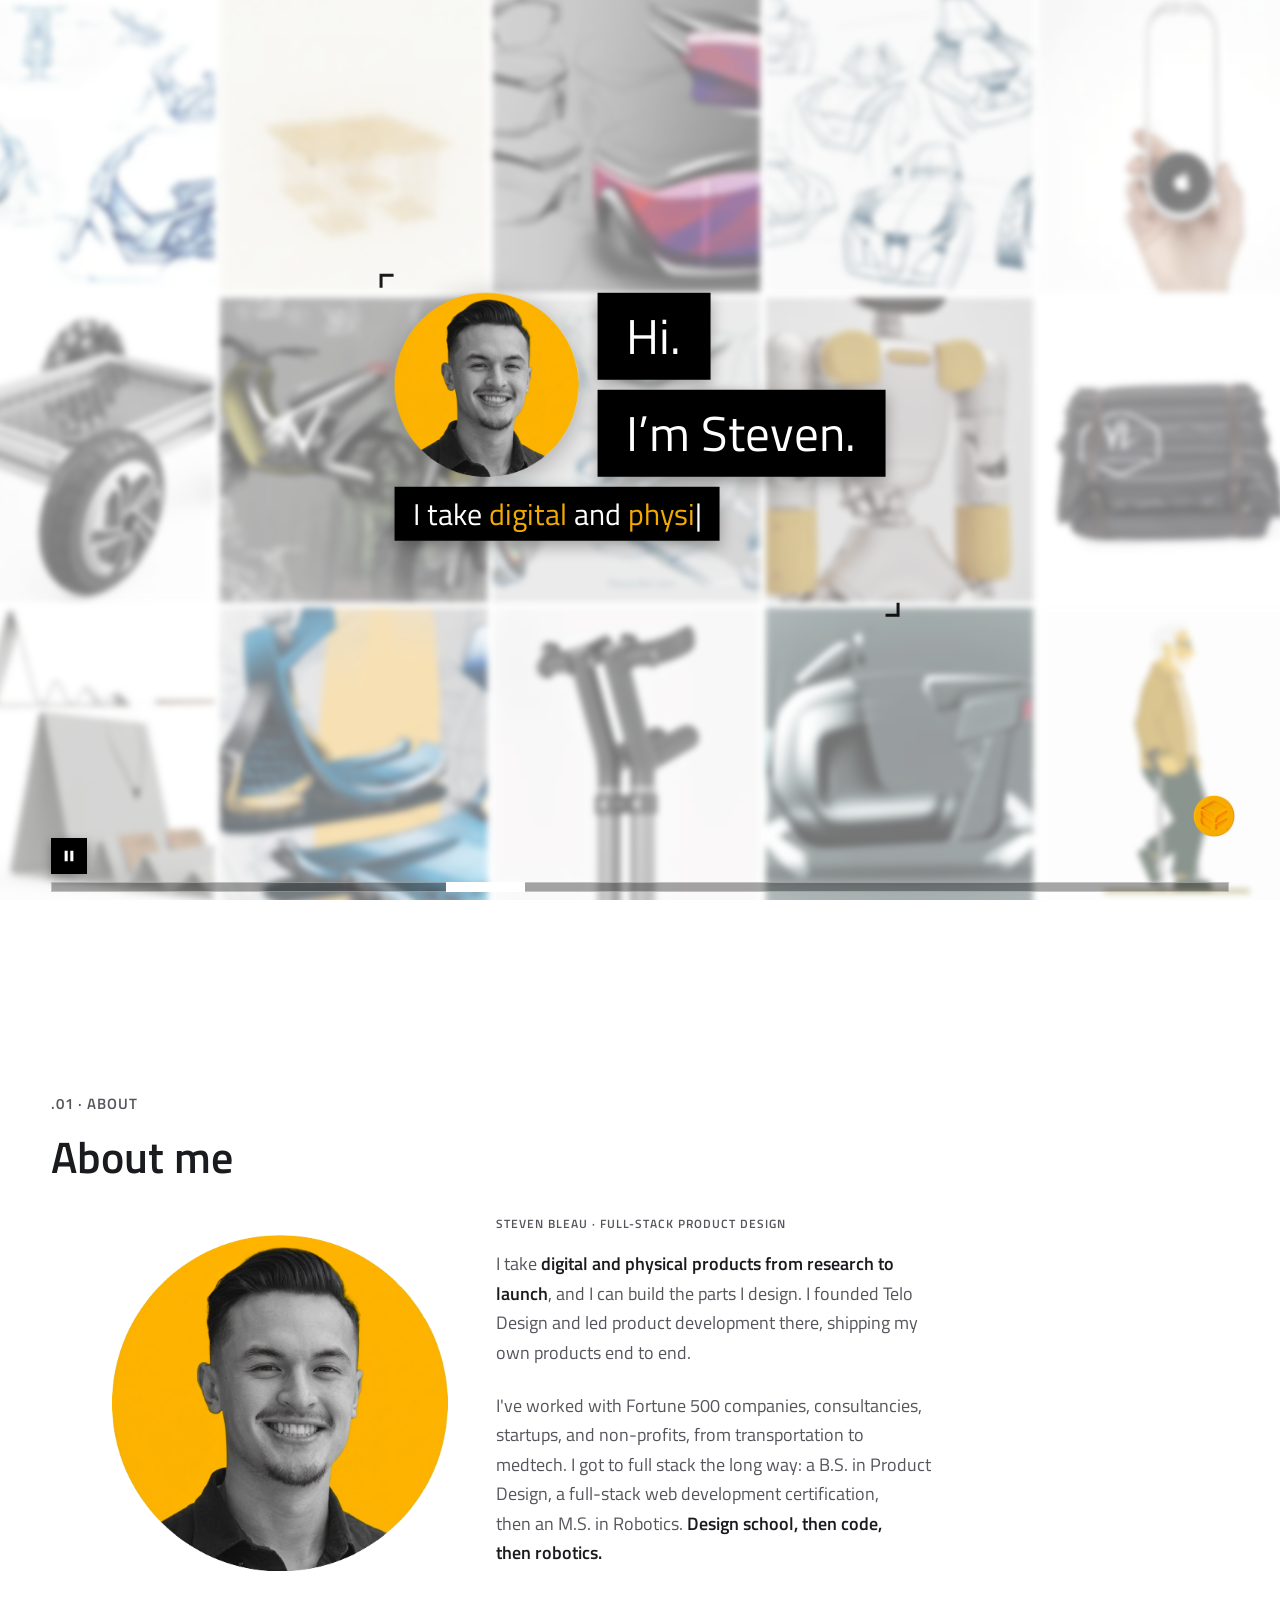
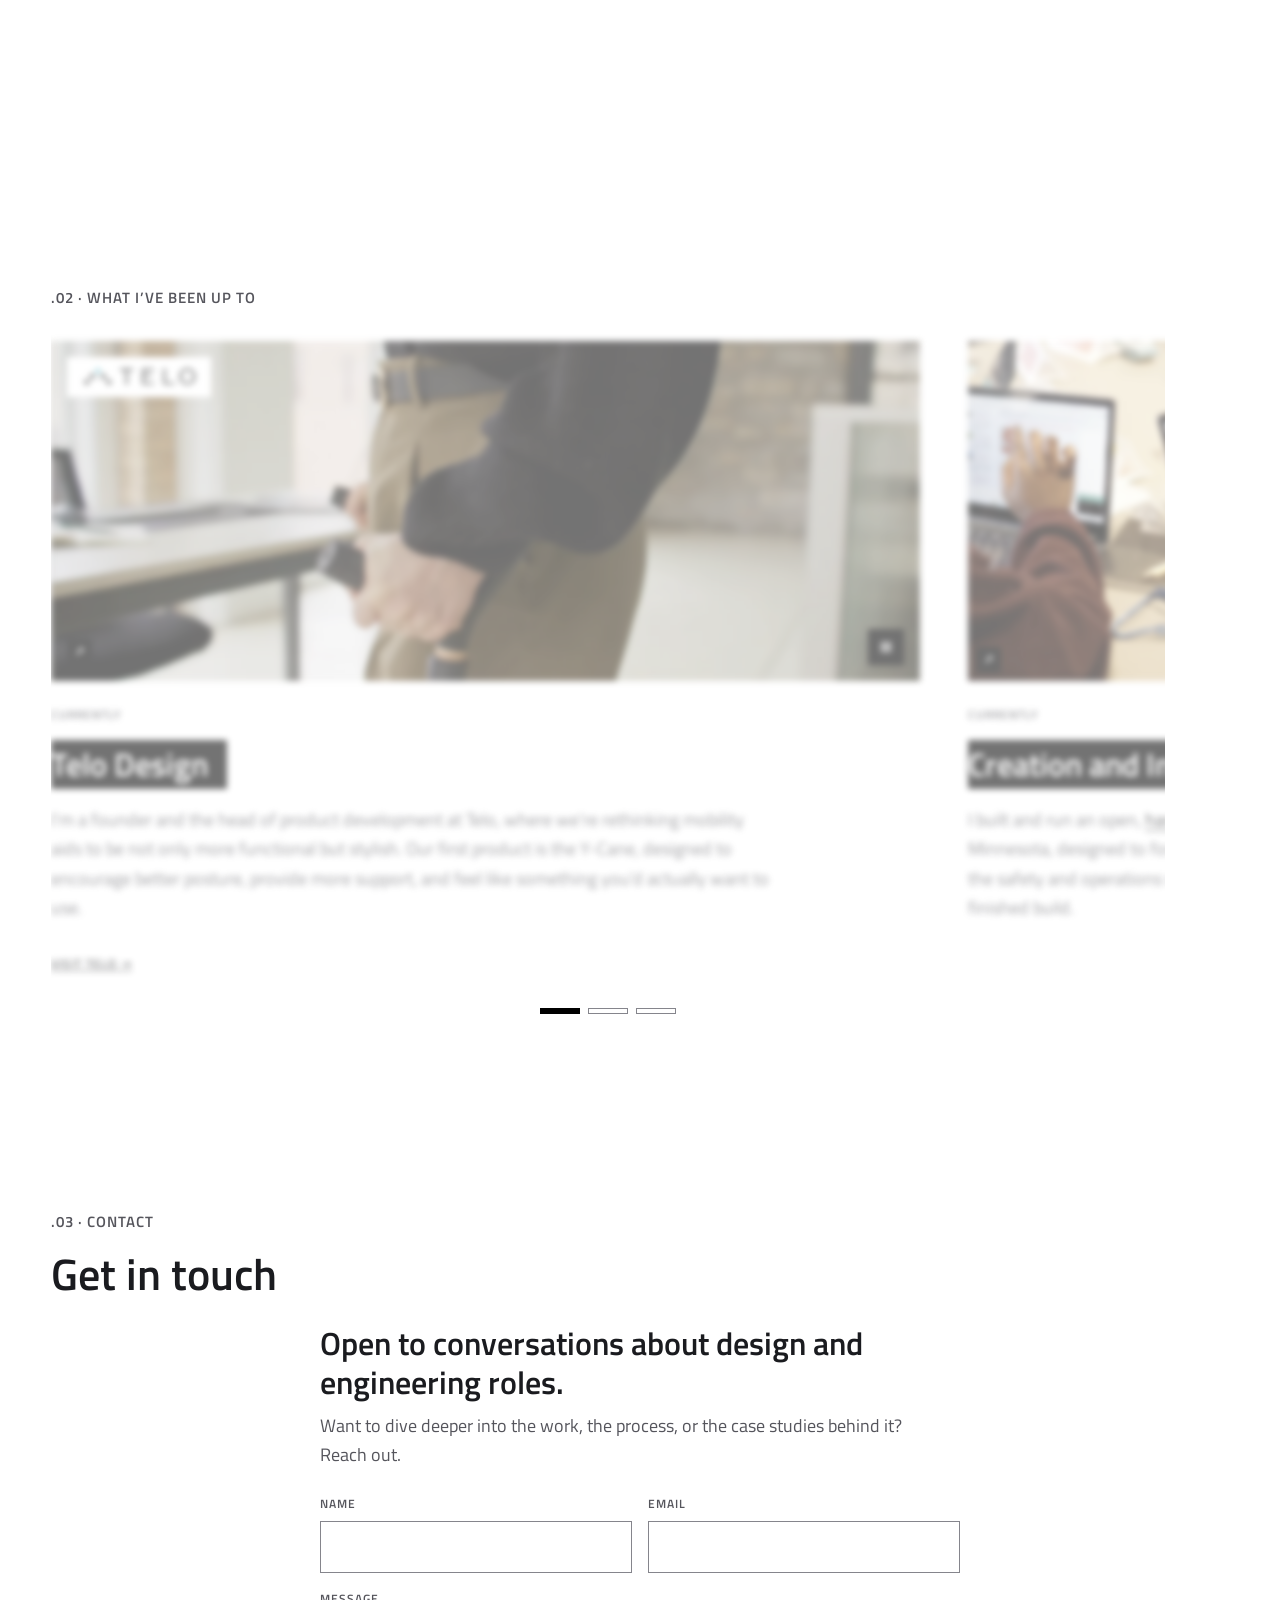
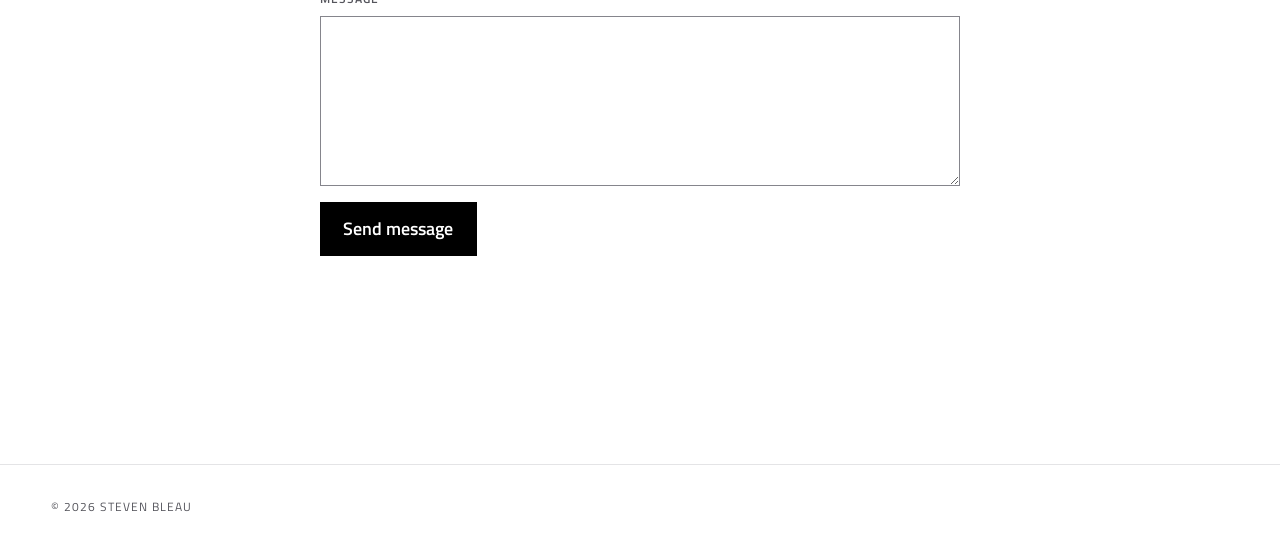
==== commit 94c9356b: "Center the contact lede and form, split the lede into primary and secondary The label and heading ke" ====
--- a/index.html
+++ b/index.html
@@ -238,7 +238,8 @@
       <section class="contact" id="contact" aria-labelledby="contact-title">
         <p class="eyebrow">.03 &middot; Contact</p>
         <h2 id="contact-title">Get in touch</h2>
-        <p class="contact-lede">Open to conversations about design and engineering roles. Want to dive deeper into the work, the process, or the case studies behind it? Reach out.</p>
+        <p class="contact-lede">Open to conversations about design and engineering roles.</p>
+        <p class="contact-sub">Want to dive deeper into the work, the process, or the case studies behind it? Reach out.</p>
         <form class="contact-form" action="https://formspree.io/f/xoeelaqp" method="POST">
           <div class="contact-form-row">
             <div class="contact-field">
--- a/css/style.css
+++ b/css/style.css
@@ -1241,6 +1241,12 @@
    Main content only; the footer bar keeps its full-gutter edge. */
 @media (min-width: 52.01rem) {
   main .wrap { padding-inline-end: calc(var(--gutter) + 4rem); }
+  /* The dots' 4rem inset shifts the content column left of the screen's
+     center; an equal left margin on the centered pieces puts them back on it
+     (a centered box moves by half its margin). */
+  .contact-lede,
+  .contact-sub,
+  .contact-form { margin-inline-start: 4rem; }
 }
 
 @media (max-width: 26rem) {
@@ -1697,12 +1703,28 @@
 .gated:focus { outline: none; }
 
 /* ---- Footer / contact / next-nav ---- */
-.contact h2 { margin-block-end: var(--s2); }
-
+/* The label and heading keep the page's left edge like every section; the
+   lede, sub line and form form one form-width column centered on the page. */
+.contact { align-items: center; }
+.contact > * { width: 100%; max-width: 40rem; }
+.contact > .eyebrow,
+.contact > h2 { align-self: stretch; max-width: none; }
+
+.contact h2 { margin-block-end: var(--s3); }
+
+/* Primary line leads in the body color at a larger size; the secondary line
+   follows smaller and muted. */
 .contact-lede {
+  font-size: var(--fs-2);
+  font-weight: 600;
+  line-height: 1.25;
+  color: var(--fg);
+  margin-block: 0 var(--s1);
+}
+
+.contact-sub {
   color: var(--muted);
-  max-width: 52ch;
-  margin: 0;
+  margin-block: 0;
 }
 
 .contact .big-link {
@@ -1732,10 +1754,6 @@
 .contact-form {
   display: grid;
   gap: var(--s2);
-  /* width: 100% so the flex-column section doesn't shrink it to its content;
-     left edge stays on the heading's line. */
-  width: 100%;
-  max-width: 40rem;
   margin-block-start: var(--s3);
 }
 
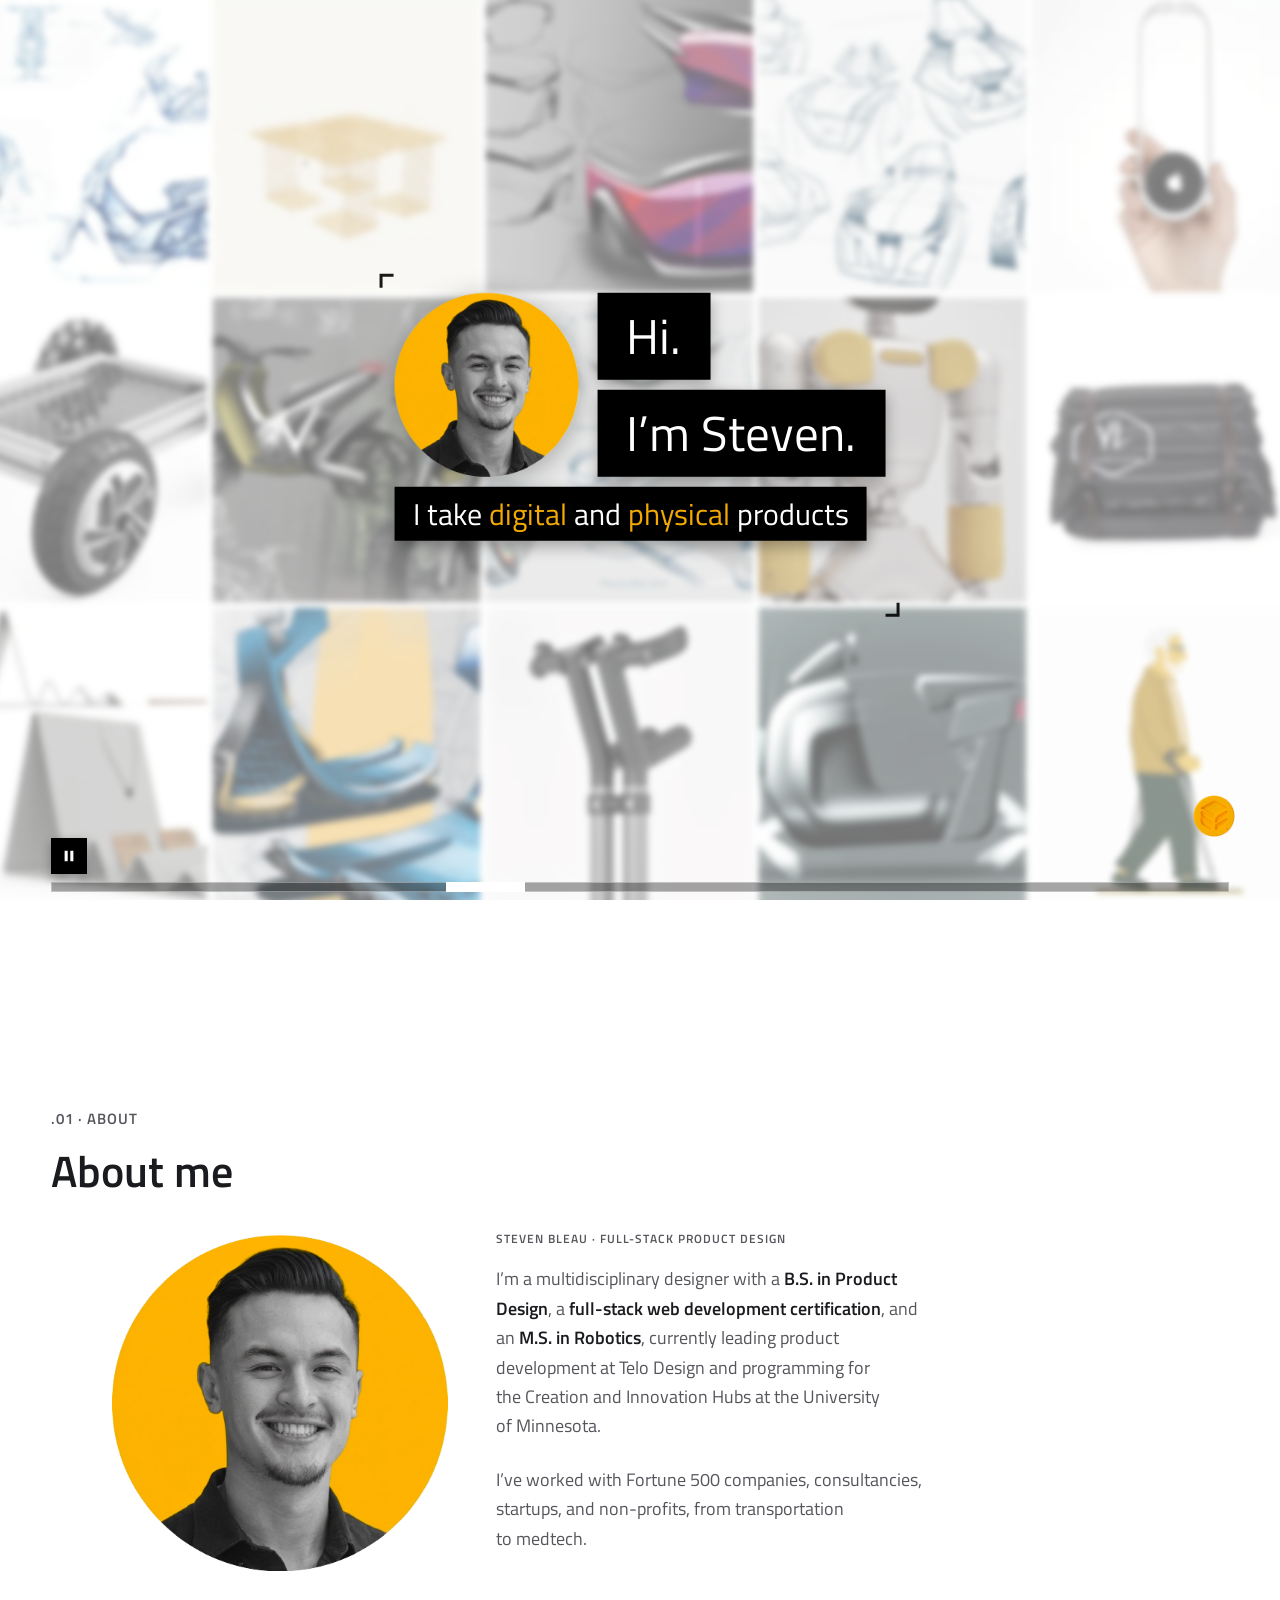
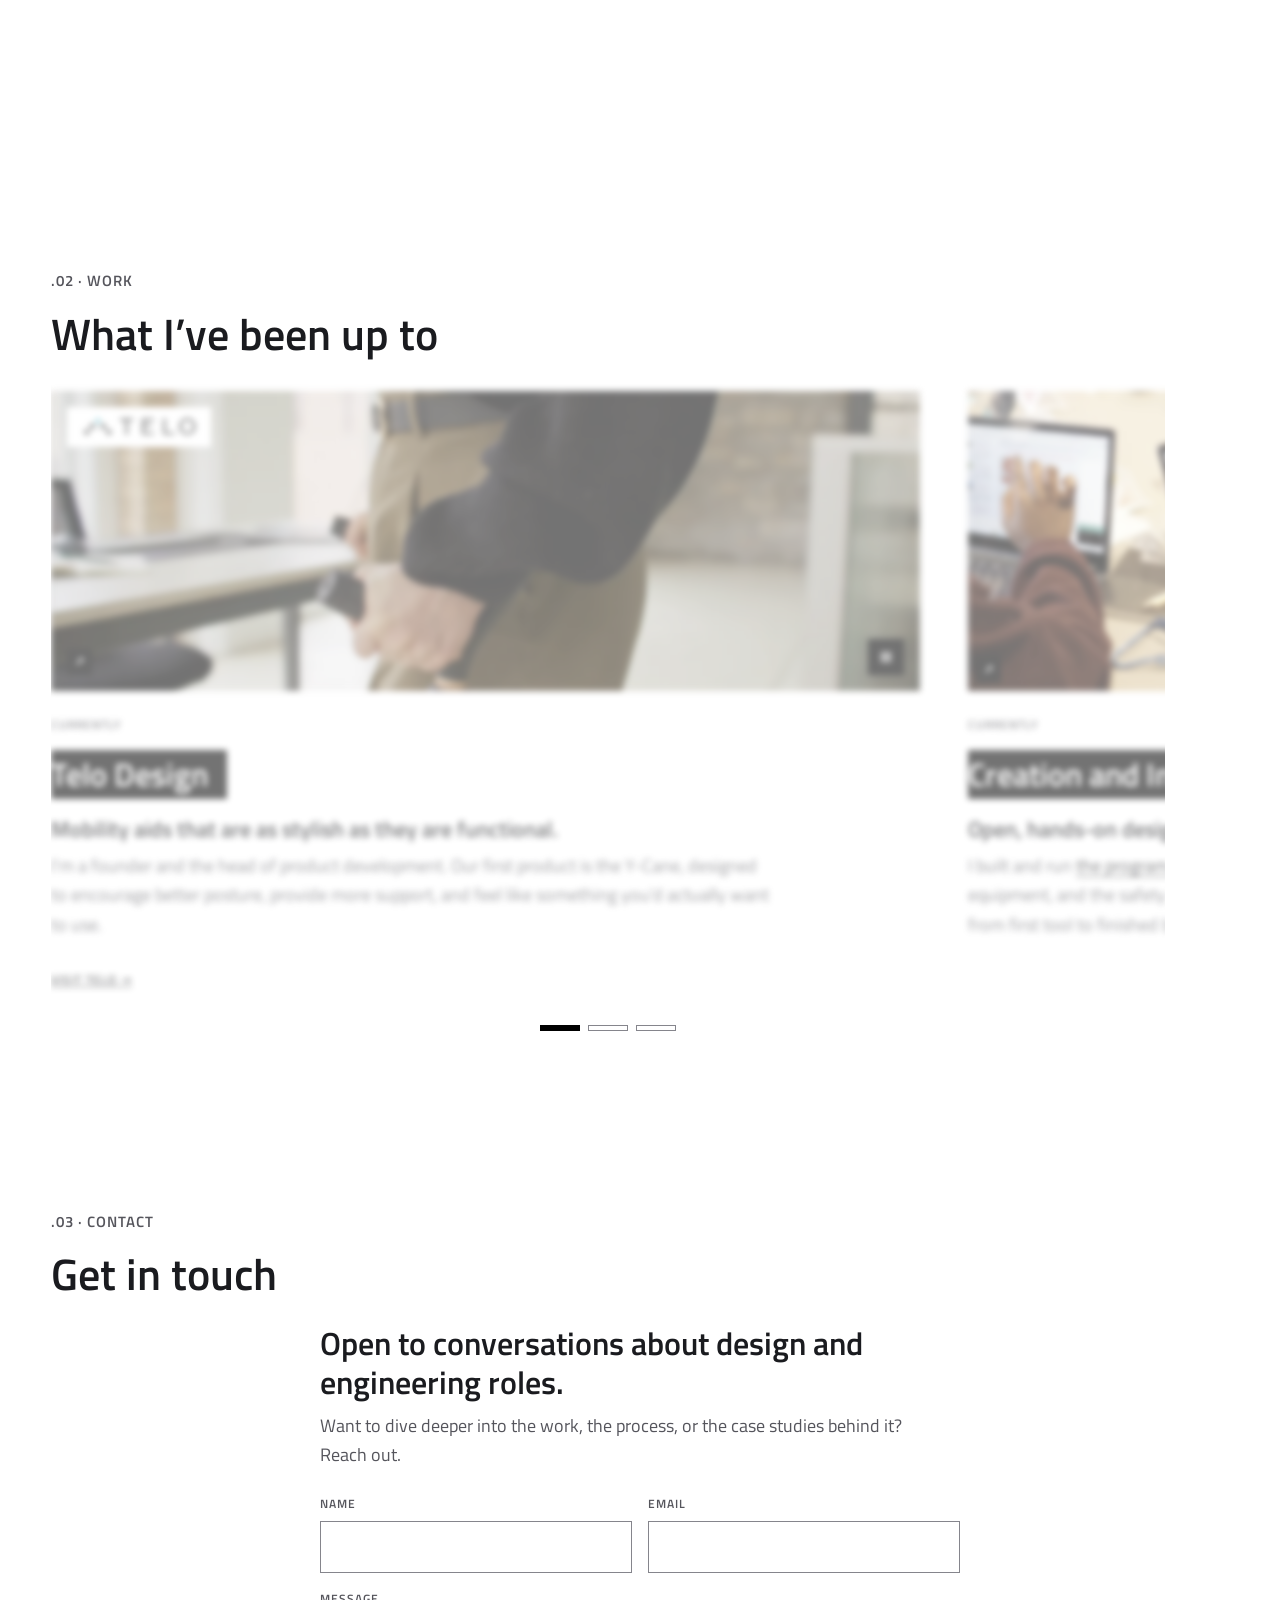
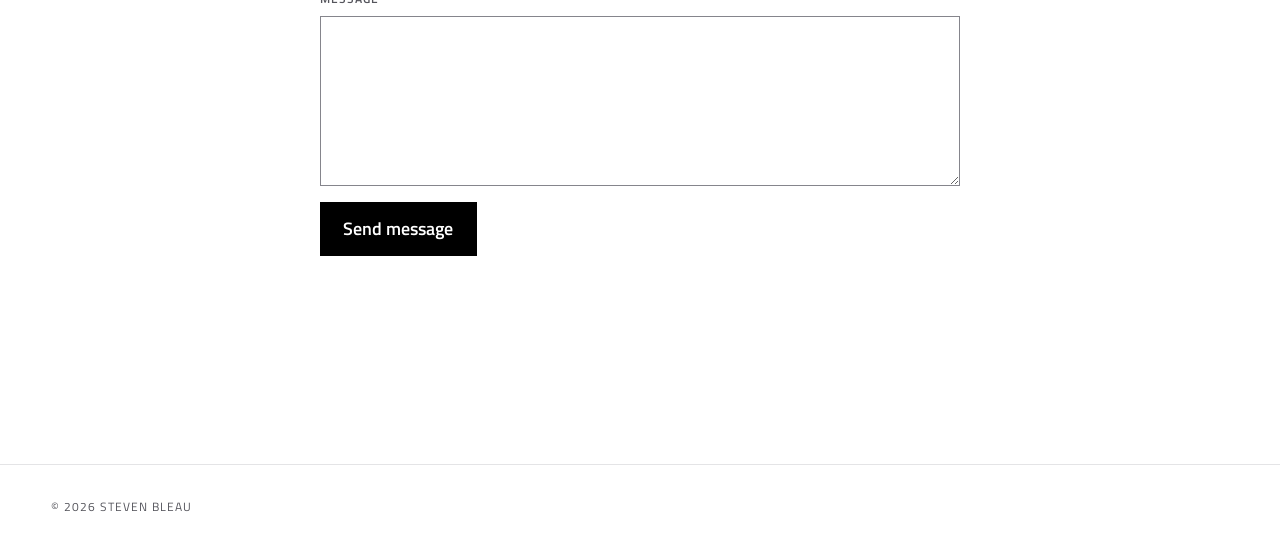
==== commit 77f19f85: "Frost the dot nav, add card subheads, rewrite the About bio The dot nav sits on a frosted pill that " ====
--- a/index.html
+++ b/index.html
@@ -146,8 +146,8 @@
                    alt="Portrait of Steven Bleau">
               <div class="work-entry-body">
                 <span class="work-index">Steven Bleau &middot; Full-stack product design</span>
-                <p class="work-snapshot">I take <strong>digital and physical products from research to launch</strong>, and I can build the parts I design. I founded Telo Design and led product development there, shipping my own products end to end.</p>
-                <p class="work-snapshot">I've worked with Fortune 500 companies, consultancies, startups, and non-profits, from transportation to medtech. I got to full stack the long way: a B.S. in Product Design, a full-stack web development certification, then an M.S. in Robotics. <strong>Design school, then code, then robotics.</strong></p>
+                <p class="work-snapshot">I&rsquo;m a multidisciplinary designer with a <strong>B.S. in Product Design</strong>, a <strong>full-stack web development certification</strong>, and an <strong>M.S. in Robotics</strong>, currently leading product development at Telo Design and programming for the Creation and Innovation Hubs at the University of Minnesota.</p>
+                <p class="work-snapshot">I&rsquo;ve worked with Fortune 500 companies, consultancies, startups, and non-profits, from transportation to medtech.</p>
               </div>
             </div>
           </li>
@@ -155,8 +155,8 @@
       </section>
 
       <section id="currently" aria-labelledby="currently-title">
-        <p class="eyebrow" aria-hidden="true">.02 &middot; What I&rsquo;ve been up to</p>
-        <h2 id="currently-title" class="visually-hidden">What I&rsquo;ve been up to</h2>
+        <p class="eyebrow">.02 &middot; Work</p>
+        <h2 id="currently-title">What I&rsquo;ve been up to</h2>
         <ul class="work-list work-list--h" data-hsnap>
           <li>
             <div class="work-entry">
@@ -174,7 +174,8 @@
               <span class="work-entry-body">
                 <span class="work-index">Currently</span>
                 <h3><span class="block">Telo Design</span></h3>
-                <span class="work-snapshot">I&rsquo;m a founder and the head of product development at Telo, where we&rsquo;re rethinking mobility aids to be not only more functional but stylish. Our first product is the Y-Cane, designed to encourage better posture, provide more support, and feel like something you&rsquo;d actually want to use.</span>
+                <span class="work-subhead">Mobility aids that are as stylish as they are functional.</span>
+                <span class="work-snapshot">I&rsquo;m a founder and the head of product development. Our first product is the Y-Cane, designed to encourage better posture, provide more support, and feel like something you&rsquo;d actually want to use.</span>
                 <a class="work-link" href="https://telodesign.com" target="_blank" rel="noopener">Visit Telo <span aria-hidden="true">&rarr;</span><span class="visually-hidden"> (opens in a new tab)</span></a>
               </span>
             </div>
@@ -198,7 +199,8 @@
               <span class="work-entry-body">
                 <span class="work-index">Currently</span>
                 <h3><span class="block">Creation and Innovation Hubs</span></h3>
-                <span class="work-snapshot">I built and run an open, <a href="https://libnews.umn.edu/2025/02/learn-to-make-almost-anything-with-the-umn-libraries-maker-bootcamp/" target="_blank" rel="noopener">hands-on design and digital fabrication program<span class="visually-hidden"> (opens in a new tab)</span></a> at the University of Minnesota, designed to foster creativity at all levels. I own the curriculum, the equipment, and the safety and operations systems that carry students across the university from first tool to finished build.</span>
+                <span class="work-subhead">Open, hands-on design and digital fabrication at the University of Minnesota.</span>
+                <span class="work-snapshot">I built and run <a href="https://libnews.umn.edu/2025/02/learn-to-make-almost-anything-with-the-umn-libraries-maker-bootcamp/" target="_blank" rel="noopener">the program<span class="visually-hidden"> (opens in a new tab)</span></a>, designed to foster creativity at all levels. I own the curriculum, the equipment, and the safety and operations systems that carry students across the university from first tool to finished build.</span>
               </span>
             </div>
           </li>
--- a/css/style.css
+++ b/css/style.css
@@ -522,6 +522,7 @@
   #currently .work-list { margin-block-start: var(--s2); }
   #currently .work-entry { gap: var(--s2); }
   #currently .work-index { margin-block-end: var(--s1); }
+  #currently .work-subhead { font-size: 1rem; margin-block-end: 0.25rem; }
   #currently .work-snapshot {
     font-size: 0.9rem;
     line-height: 1.35;
@@ -571,9 +572,9 @@
    screen without scrolling. */
 @media (min-width: 75rem) {
   /* The media takes what the viewport leaves after the heading, card text and
-     slot pager (~560px of chrome), capped at 46svh, floored so it never
+     slot pager (~600px of chrome), capped at 46svh, floored so it never
      collapses on a short laptop screen. */
-  #currently { --currently-media-h: clamp(10rem, calc(100svh - 560px), 46svh); }
+  #currently { --currently-media-h: clamp(10rem, calc(100svh - 600px), 46svh); }
   #currently .work-list--h {
     --item-w: 78%;
     padding-inline: 0;
@@ -1030,8 +1031,10 @@
   transform: scale(1.03);
 }
 
-/* Pinned to the viewport's right edge, plain circles with no halo or wash:
-   the chips carry their own contrast (inverse-color box, inverse-color text). */
+/* Pinned to the viewport's right edge, plain circles on a vertical pill of the
+   same frost as the hero collage. The pill is only a backdrop blur plus a page-
+   colored veil, so it disappears over empty page and shows only over content.
+   The chips carry their own contrast (inverse-color box, inverse-color text). */
 .dot-nav {
   position: fixed;
   inset-inline-end: var(--gutter);
@@ -1041,7 +1044,10 @@
   display: flex;
   flex-direction: column;
   gap: var(--s4);
-  background: none;
+  background: color-mix(in srgb, var(--bg) calc((1 - var(--frost-opacity)) * 100%), transparent);
+  -webkit-backdrop-filter: var(--frost-filter);
+  backdrop-filter: var(--frost-filter);
+  border-radius: 999px;
   padding: var(--s2) var(--s1);
 }
 
@@ -1475,6 +1481,16 @@
 }
 
 
+/* One line on what the company or program is, between its name and what I do. */
+.work-subhead {
+  display: block;
+  font-size: var(--fs-1);
+  font-weight: 600;
+  line-height: 1.25;
+  color: var(--fg);
+  margin-block-end: var(--s1);
+}
+
 .work-snapshot {
   display: block;
   color: var(--muted);
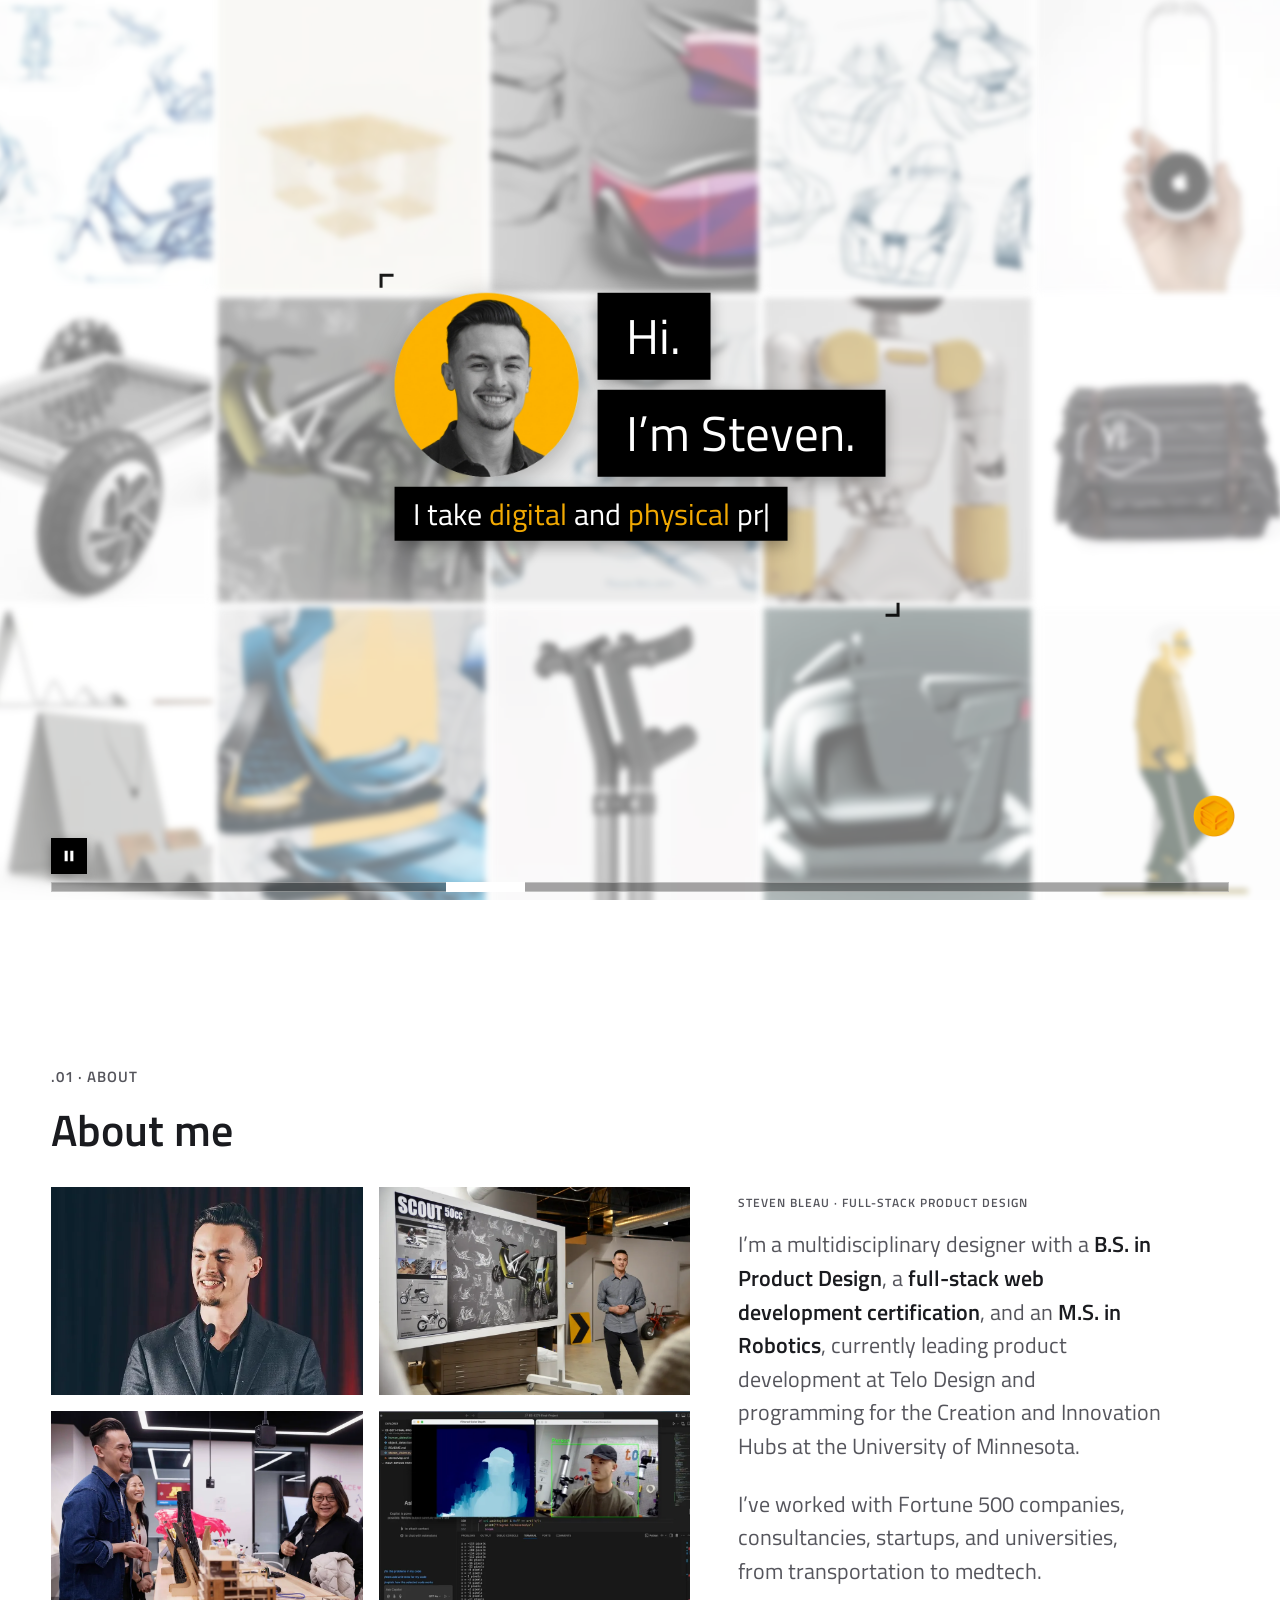
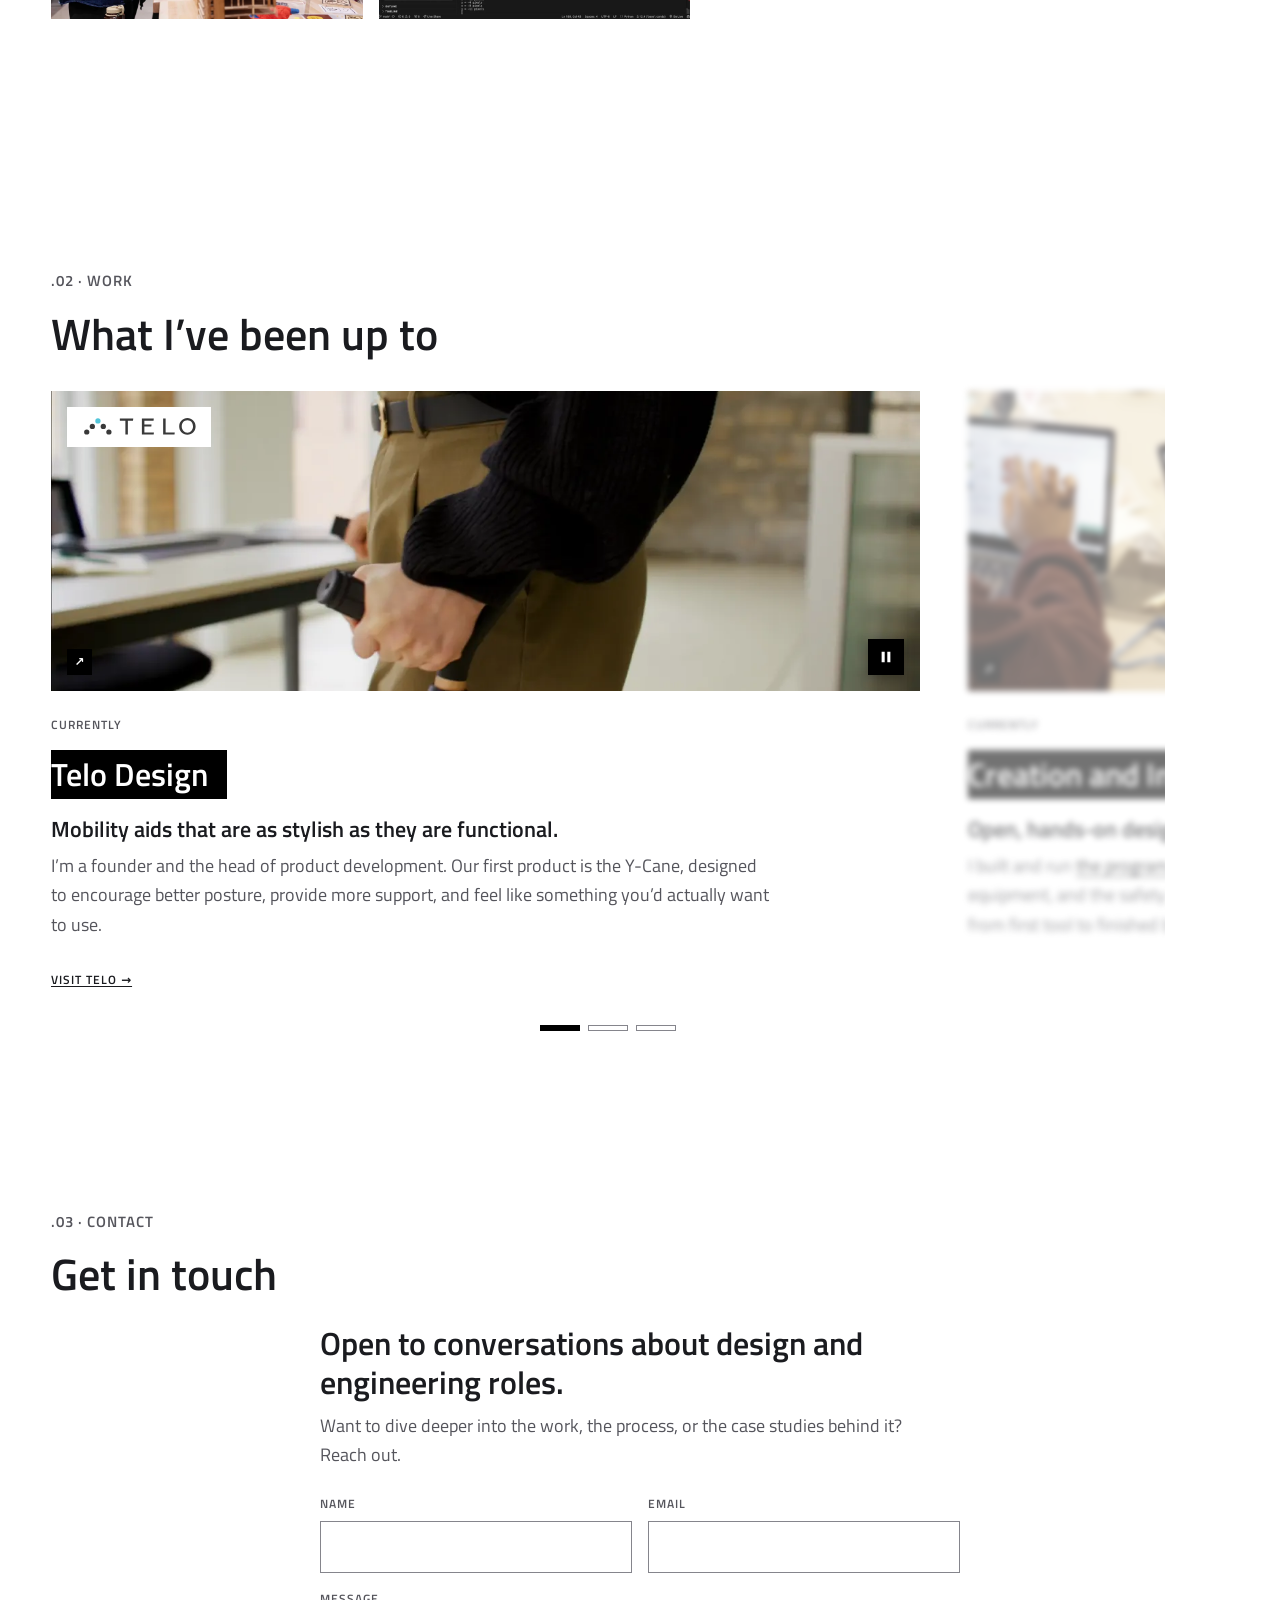
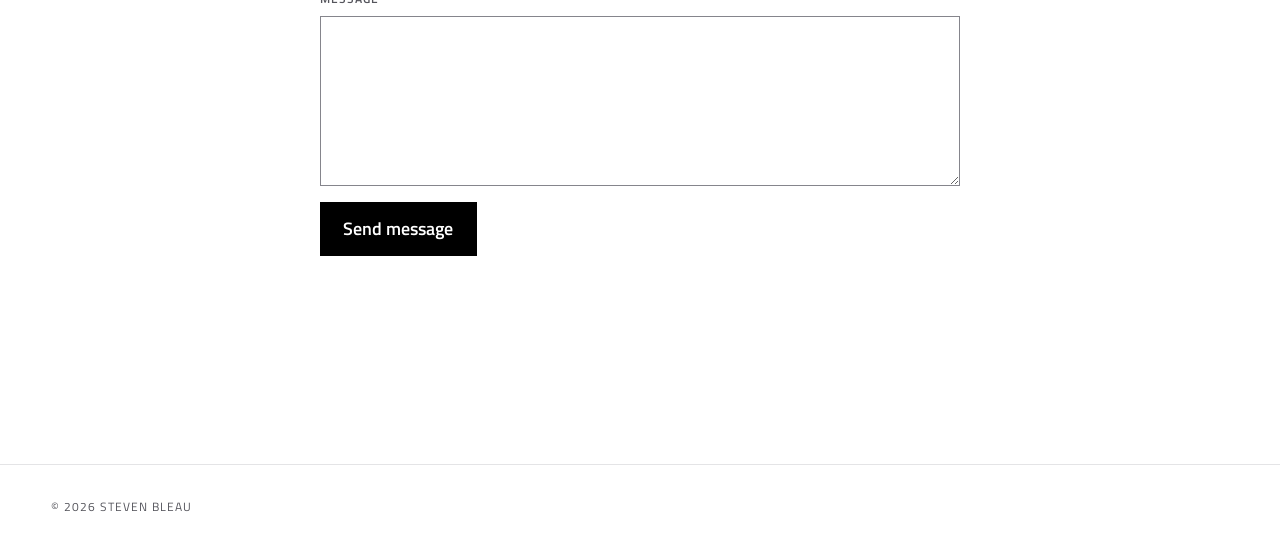
==== commit c2be5878: "Replace the About headshot with a photo collage and fill the page Four photos in a 2x2 grid of 3:2 t" ====
--- a/index.html
+++ b/index.html
@@ -142,12 +142,16 @@
         <ul class="work-list work-list--h" data-hsnap>
           <li>
             <div class="work-entry">
-              <img class="no-zoom" src="assets/ui/headshot.webp?v=2" width="450" height="450" loading="lazy"
-                   alt="Portrait of Steven Bleau">
+              <div class="about-photos">
+                <span><img src="assets/ui/about-3.webp" width="533" height="800" loading="lazy" alt="Steven speaking at a clear podium in front of a dark curtain"></span>
+                <span><img src="assets/ui/about-1.webp" width="1000" height="663" loading="lazy" alt="Steven presenting a Scout 50cc scooter design board in a studio"></span>
+                <span><img src="assets/ui/about-2.webp" width="1000" height="667" loading="lazy" alt="Steven laughing with two visitors at a makerspace table of 3D-printed models"></span>
+                <span><img src="assets/ui/about-4.webp" width="1000" height="626" loading="lazy" alt="Depth camera project on a laptop: a depth map beside a live camera view detecting Steven as a person"></span>
+              </div>
               <div class="work-entry-body">
                 <span class="work-index">Steven Bleau &middot; Full-stack product design</span>
                 <p class="work-snapshot">I&rsquo;m a multidisciplinary designer with a <strong>B.S. in Product Design</strong>, a <strong>full-stack web development certification</strong>, and an <strong>M.S. in Robotics</strong>, currently leading product development at Telo Design and programming for the Creation and Innovation Hubs at the University of Minnesota.</p>
-                <p class="work-snapshot">I&rsquo;ve worked with Fortune 500 companies, consultancies, startups, and non-profits, from transportation to medtech.</p>
+                <p class="work-snapshot">I&rsquo;ve worked with Fortune 500 companies, consultancies, startups, and universities, from transportation to medtech.</p>
               </div>
             </div>
           </li>
--- a/css/style.css
+++ b/css/style.css
@@ -482,28 +482,32 @@
 /* Full-width body when a card has no media beside it (education card). */
 .work-entry-body:only-child { grid-column: 1 / -1; }
 
-/* About card: square portrait crop instead of the wide 3/2 plate box. The
-   portrait sits in a fixed narrow column, right-flushed and a touch smaller
-   than the text column, so the bio gets the room. */
-#about .work-entry > img { aspect-ratio: 1; }
-
+/* About card: the photo collage sits beside the bio in equal columns. */
 @media (min-width: 52rem) {
-  #about .work-entry { grid-template-columns: minmax(0, 22rem) 1fr; }
-  #about .work-entry > img { width: auto; height: min(38svh, 21rem); justify-self: end; }
-}
-
+  #about .work-entry { grid-template-columns: repeat(2, minmax(0, 1fr)); }
+}
+
+/* Photo collage: a 2x2 grid of 3:2 tiles. Spans clip the hover zoom. */
+.about-photos {
+  display: grid;
+  grid-template-columns: repeat(2, minmax(0, 1fr));
+  gap: var(--s2);
+  width: 100%;
+}
+.about-photos span { display: block; aspect-ratio: 3 / 2; overflow: hidden; }
+.about-photos img { display: block; width: 100%; height: 100%; object-fit: cover; object-position: center 25%; }
+.about-photos span:nth-child(1) img { object-position: center 8%; } /* portrait shot: keep the head in frame */
 /* Bolded phrases in the bio pop to the foreground so the card scans. */
 #about .work-snapshot strong { color: var(--fg); font-weight: 600; }
 
-/* Mobile: fit each About card's image + text on one screen (no scroll/swipe).
-   The portrait shrinks to a small square, the bio steps down in type, and
-   the section trims its padding so a card fills the viewport. */
+/* Mobile: fit the About card's collage + text on one screen (no scroll/swipe).
+   The bio steps down in type and the section trims its padding so the card
+   fills the viewport. */
 @media (max-width: 51.99rem) {
   #about { padding-block: var(--s3); }
   #about h2 { font-size: var(--fs-2); margin-block-end: var(--s2); }
   #about .work-list { margin-block-start: var(--s2); }
   #about .work-entry { gap: var(--s2); }
-  #about .work-entry > img { width: min(32vw, 124px); height: auto; }
   #about .work-index { margin-block-end: var(--s1); }
   #about .work-snapshot {
     font-size: 0.9rem;
@@ -563,6 +567,16 @@
 @media (max-width: 51.99rem) {
   #previously .edu-item { grid-template-columns: 4.5rem minmax(0, 1fr); }
   #previously .edu-item img { width: 4.5rem; height: 4.5rem; padding: 0.5rem; }
+}
+
+/* About on wide screens fills the same width and left edge as the work row:
+   the collage takes the larger column, capped so its 3:2 tiles still fit under
+   the heading on short screens, and the bio steps up to fill its column. */
+@media (min-width: 75rem) {
+  #about .work-list--h { --item-w: 100%; padding-inline: 0; }
+  #about .work-entry { grid-template-columns: minmax(0, 3fr) minmax(0, 2fr); }
+  #about .about-photos { max-width: calc((100svh - 300px) * 1.5); }
+  #about .work-snapshot { font-size: var(--fs-1); line-height: 1.5; max-width: none; }
 }
 
 /* Currently on wide screens (MacBook Pro fullscreen): media stacked over text
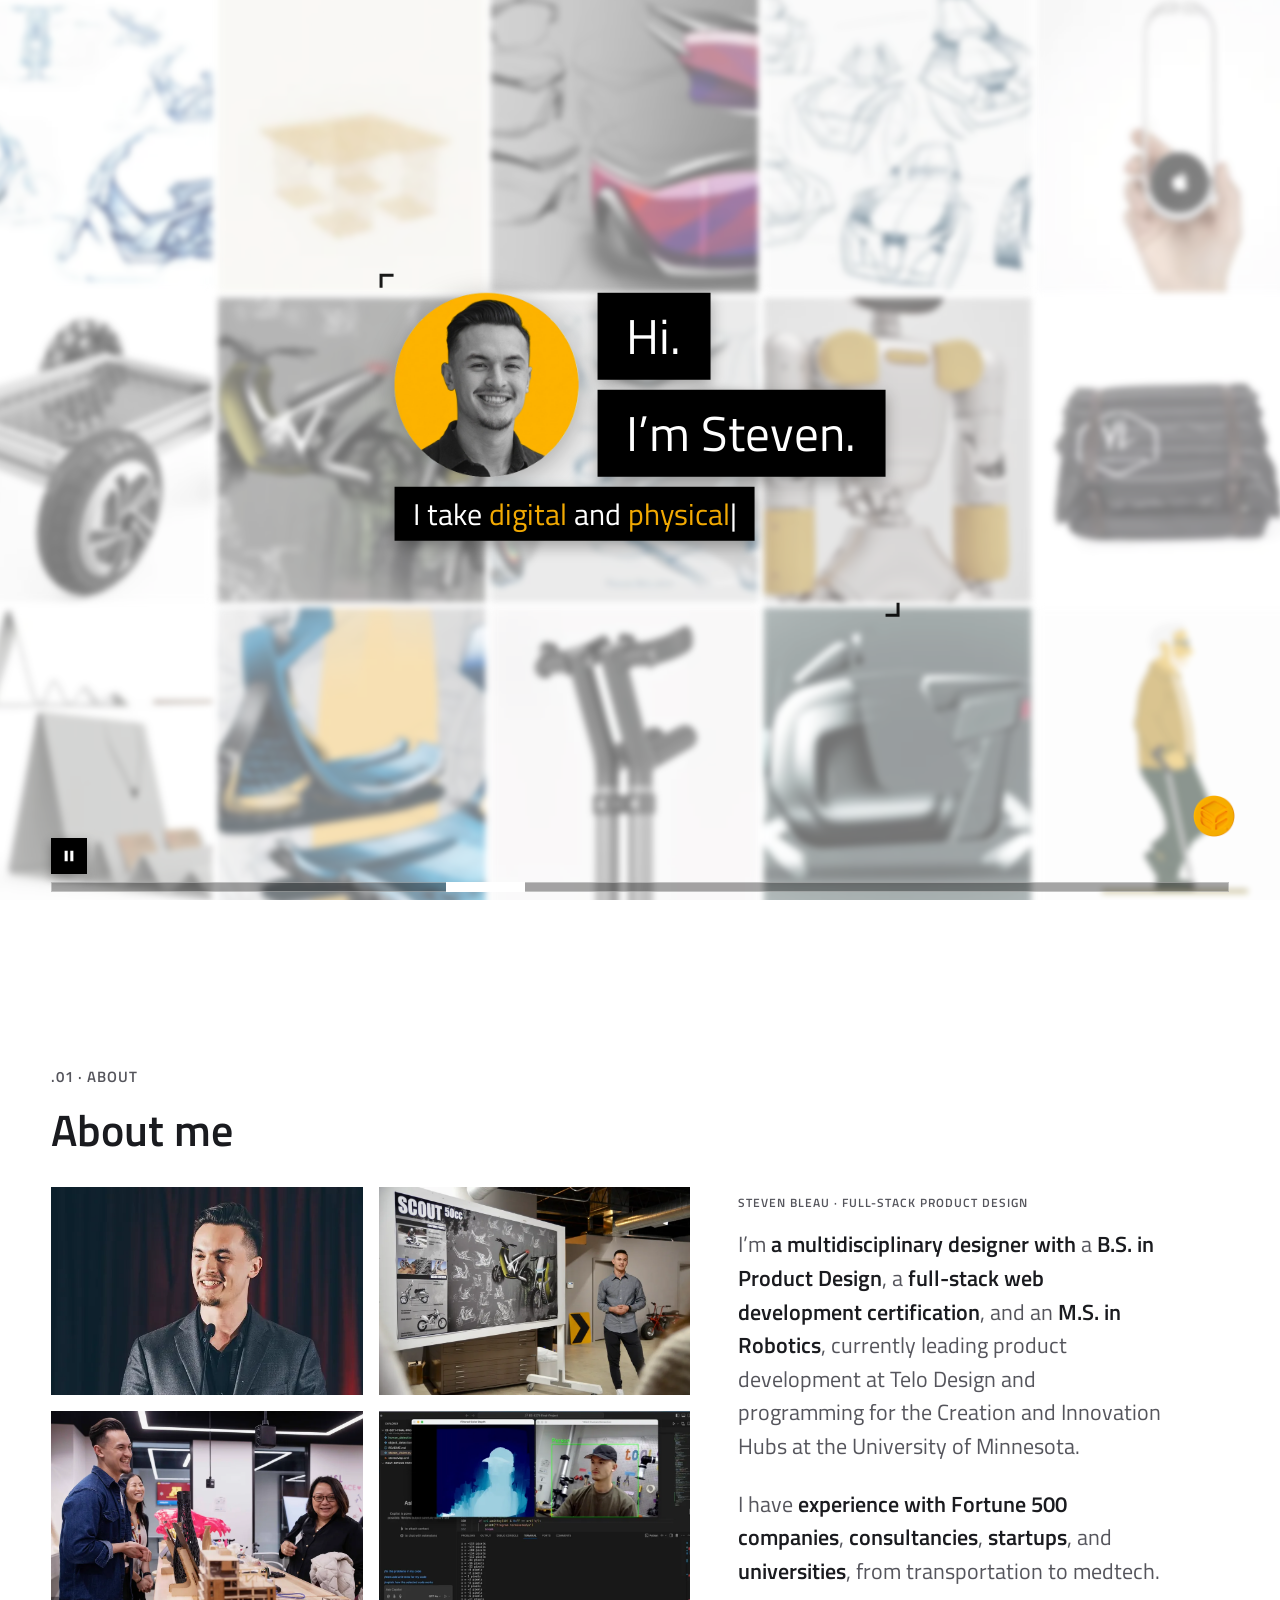
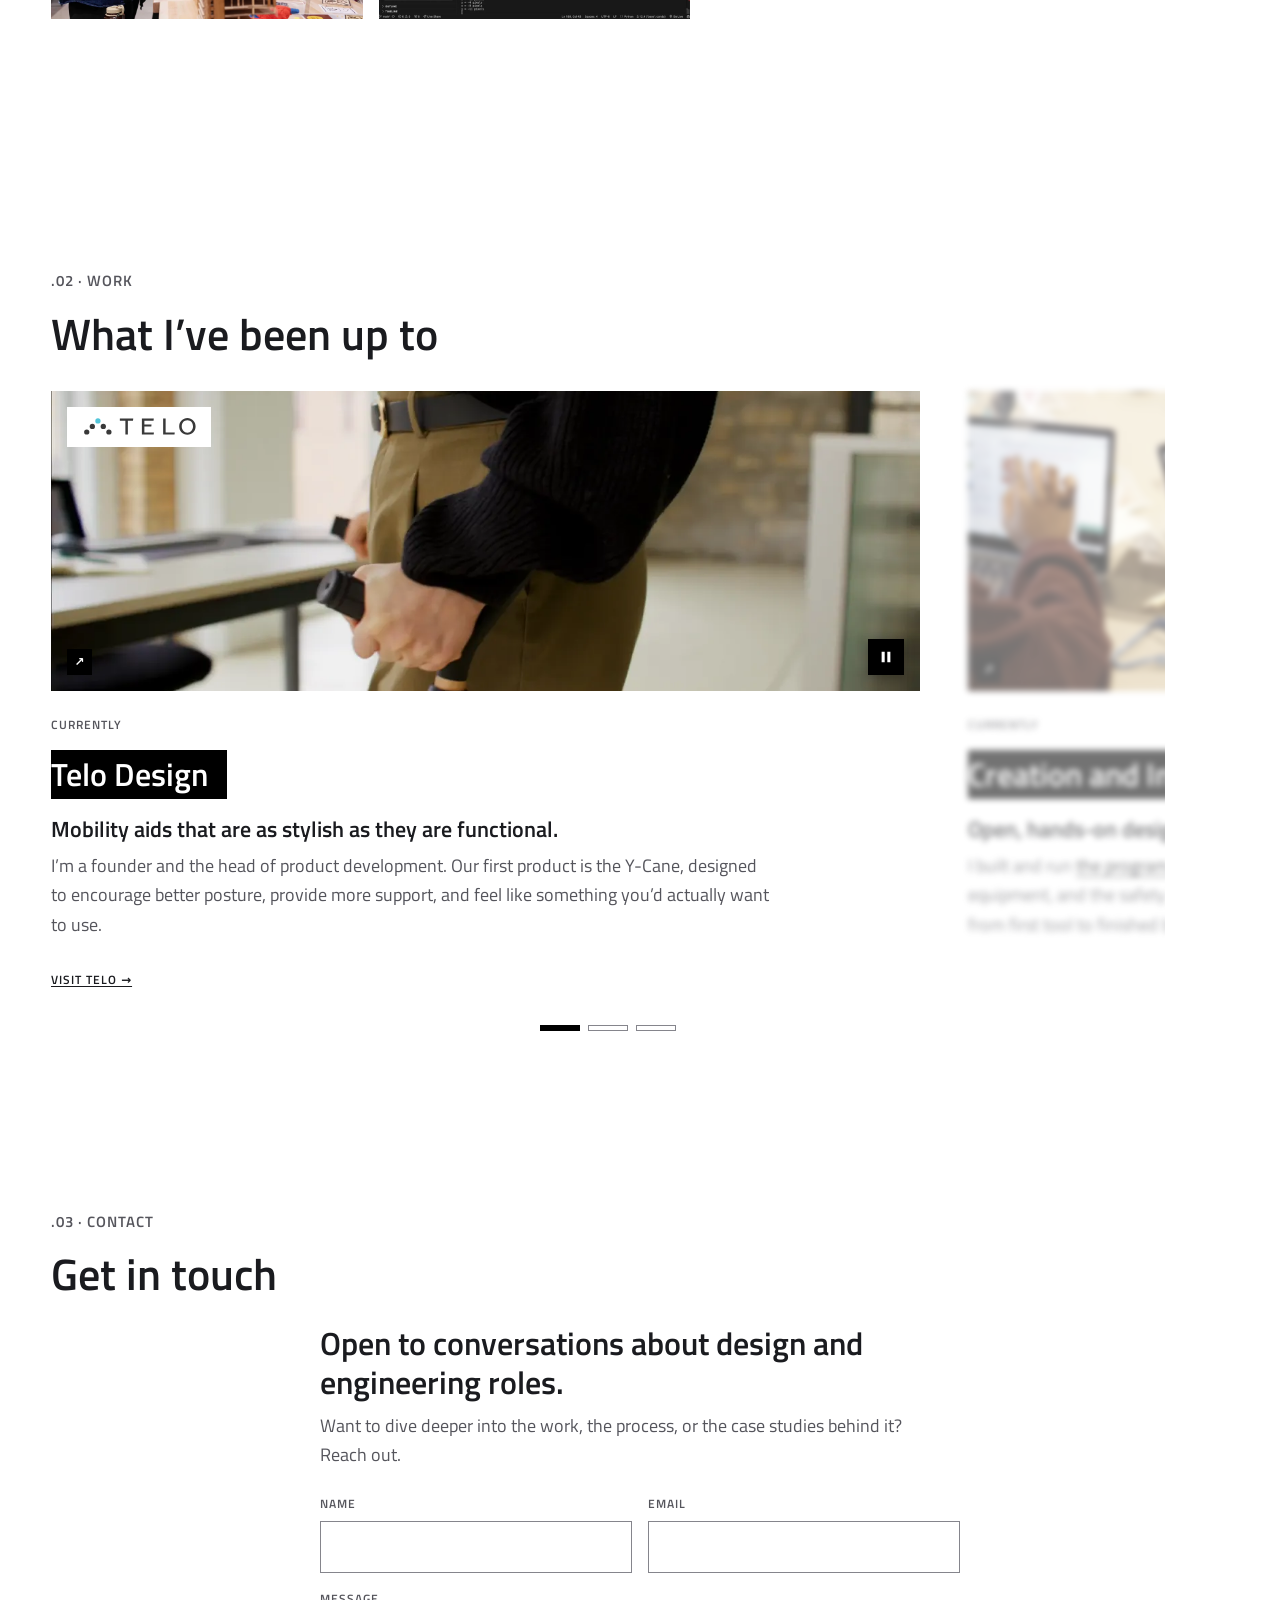
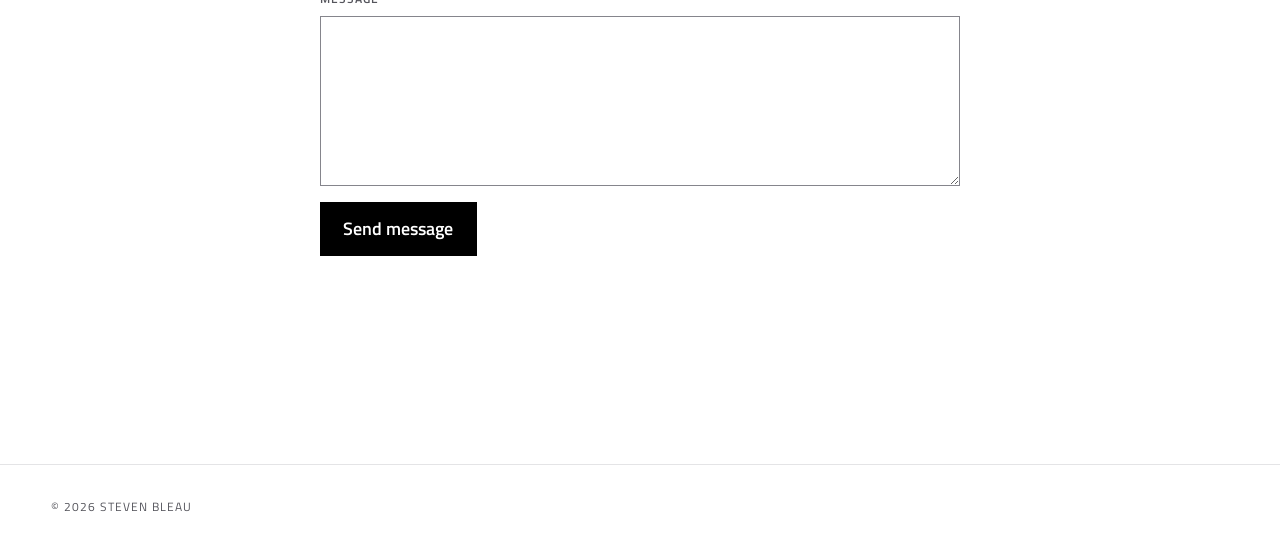
==== commit 7d4412ab: "Bold the key phrases in the About bio" ====
--- a/index.html
+++ b/index.html
@@ -150,8 +150,8 @@
               </div>
               <div class="work-entry-body">
                 <span class="work-index">Steven Bleau &middot; Full-stack product design</span>
-                <p class="work-snapshot">I&rsquo;m a multidisciplinary designer with a <strong>B.S. in Product Design</strong>, a <strong>full-stack web development certification</strong>, and an <strong>M.S. in Robotics</strong>, currently leading product development at Telo Design and programming for the Creation and Innovation Hubs at the University of Minnesota.</p>
-                <p class="work-snapshot">I&rsquo;ve worked with Fortune 500 companies, consultancies, startups, and universities, from transportation to medtech.</p>
+                <p class="work-snapshot">I&rsquo;m <strong>a multidisciplinary designer with</strong> a <strong>B.S. in Product Design</strong>, a <strong>full-stack web development certification</strong>, and an <strong>M.S. in Robotics</strong>, currently leading product development at Telo Design and programming for the Creation and Innovation Hubs at the University of Minnesota.</p>
+                <p class="work-snapshot">I have <strong>experience with</strong> <strong>Fortune 500 companies</strong>, <strong>consultancies</strong>, <strong>startups</strong>, and <strong>universities</strong>, from transportation to medtech.</p>
               </div>
             </div>
           </li>
--- a/css/style.css
+++ b/css/style.css
@@ -19,7 +19,9 @@
   --gold: #f2a902;       /* only on --block or dark bg, fails AA on white */
   /* "Set back" treatment: the hero collage behind the intro, and the cards
      that aren't in view in a sideways card row. */
-  --frost-filter: blur(3px) saturate(0.75);
+  --frost-blur: 3px;
+  --frost-sat: 0.75;
+  --frost-filter: blur(var(--frost-blur)) saturate(var(--frost-sat));
   --frost-opacity: 0.55;
   --accent: #1a1b1f;     /* links match text, underlined (live-site behavior) */
 
@@ -629,14 +631,16 @@
 }
 
 /* Sideways card rows: every card but the one in view sits back behind the
-   same frost as the hero collage, and sharpens as it snaps into view.
-   js/main.js adds .hsnap-frost only once its IntersectionObserver is
-   tracking .is-focus, so without it every card stays sharp. */
-.hsnap-frost > li { transition: filter 0.2s ease-out, opacity 0.2s ease-out; }
-.hsnap-frost > li:not(.is-focus) {
-  filter: var(--frost-filter);
-  opacity: var(--frost-opacity);
-}
+   same frost as the hero collage. js/main.js sets --frost per card from the
+   scroll position (0 in view, 1 a full card away), so the frost tracks the
+   swipe with no transition; without JS the class is absent and cards stay
+   sharp. A fully clear card drops the filter so its text renders crisply. */
+.hsnap-frost > li {
+  filter: blur(calc(var(--frost-blur) * var(--frost, 1)))
+    saturate(calc(1 - (1 - var(--frost-sat)) * var(--frost, 1)));
+  opacity: calc(1 - (1 - var(--frost-opacity)) * var(--frost, 1));
+}
+.hsnap-frost > li.is-clear { filter: none; opacity: 1; }
 
 /* Focus ring on the keyboard-scrollable strip. */
 .work-list--h:focus-visible,
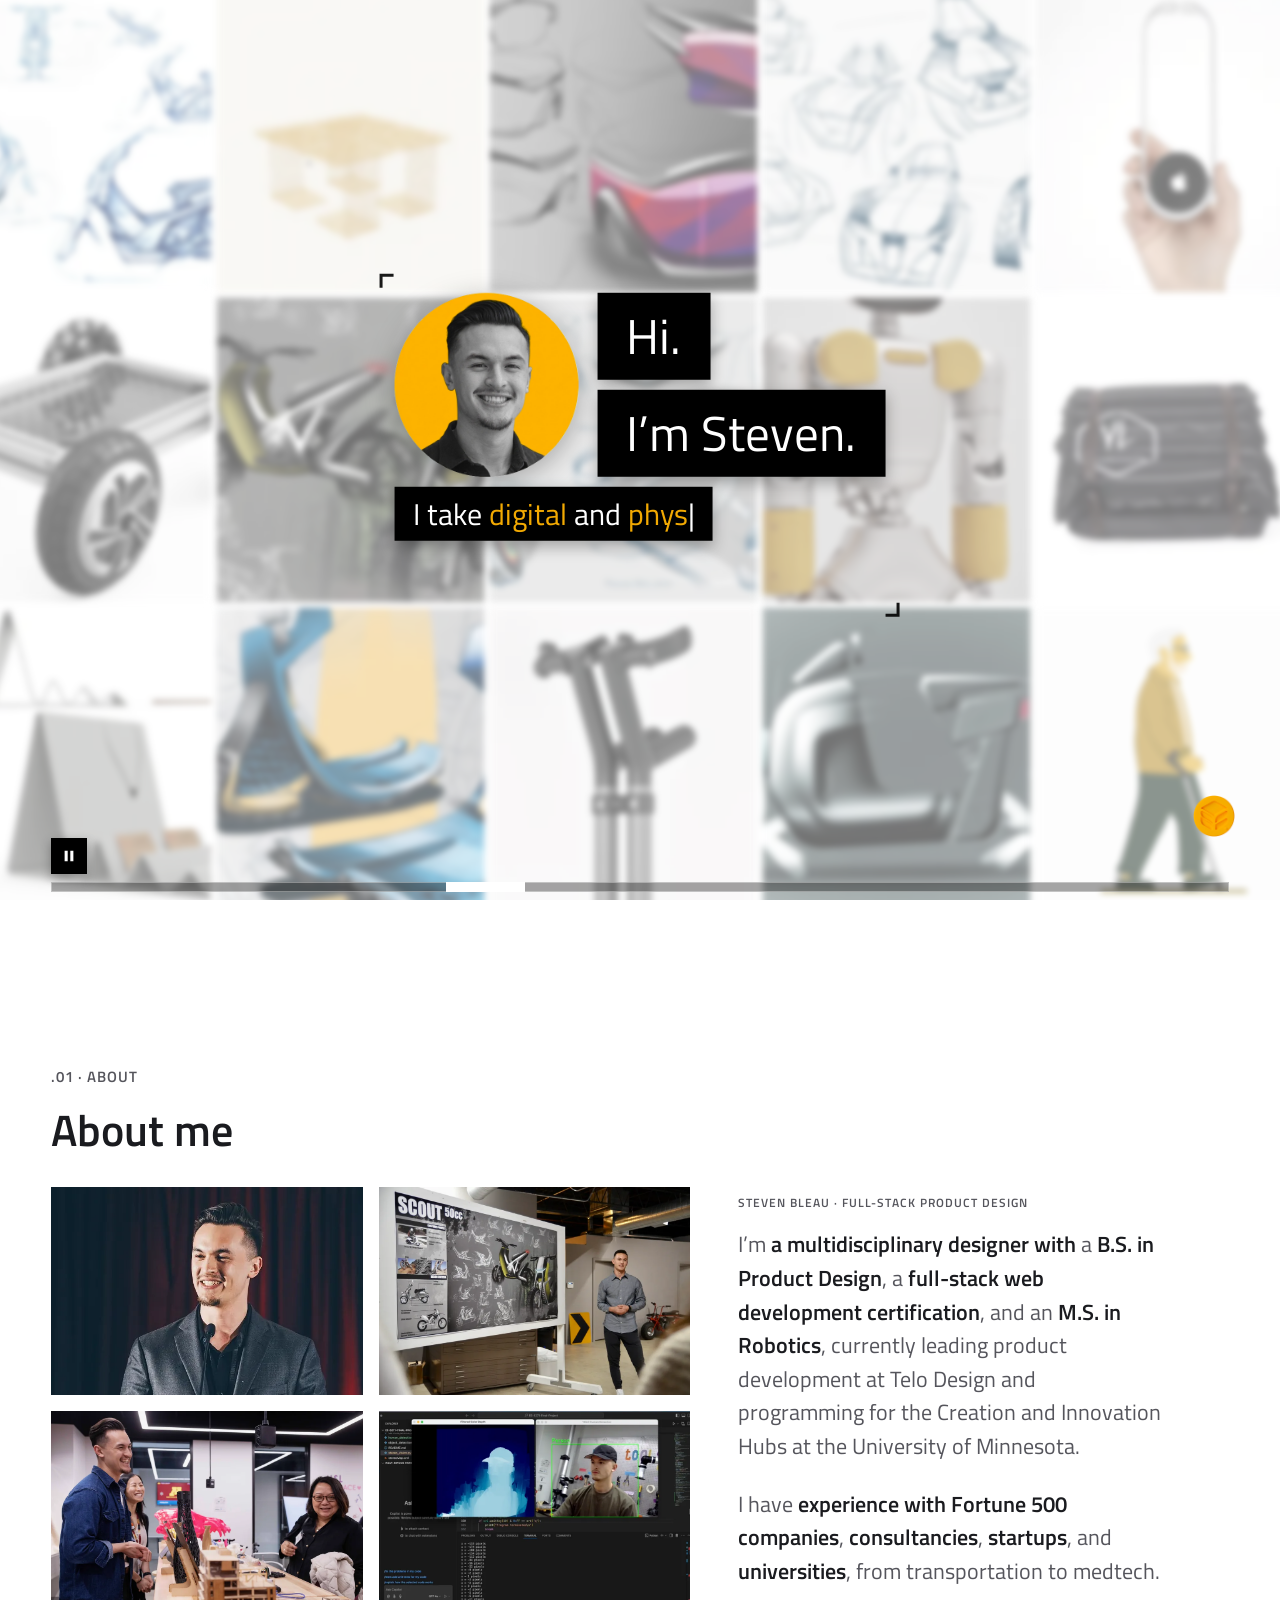
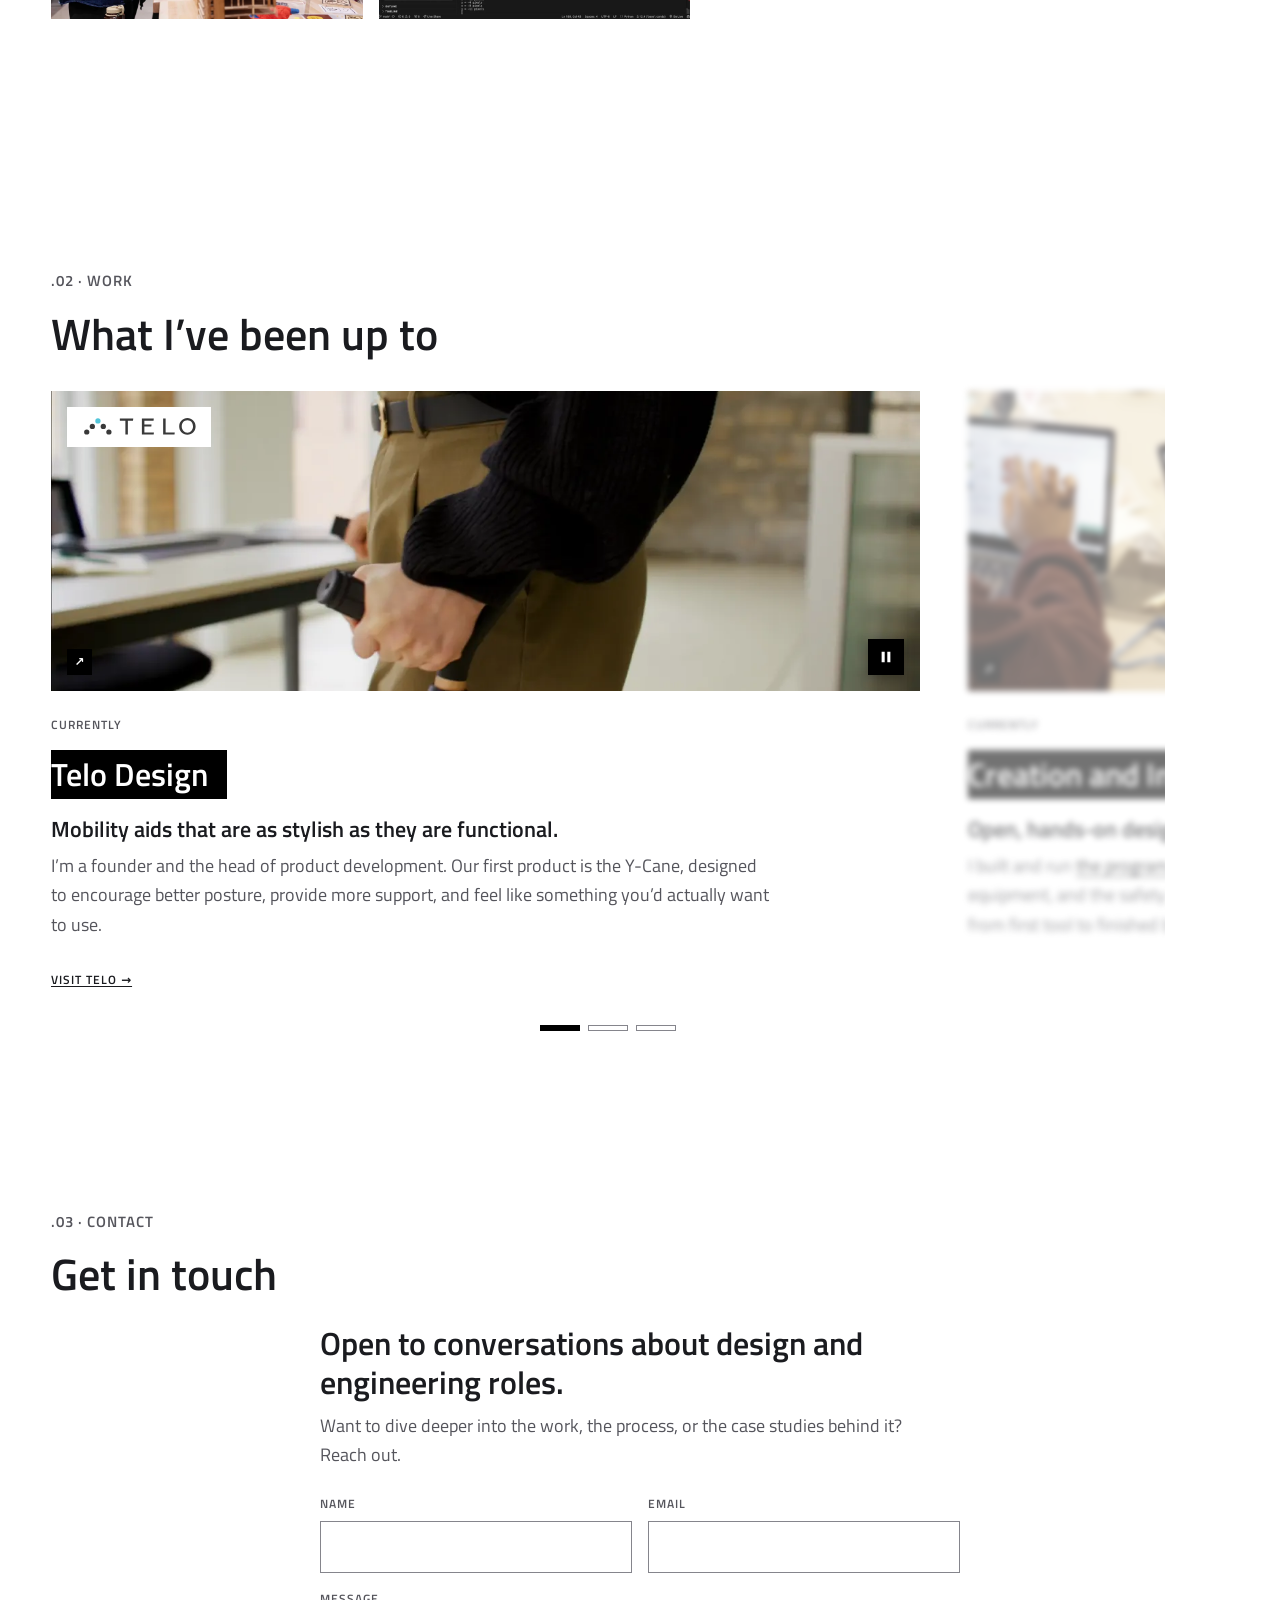
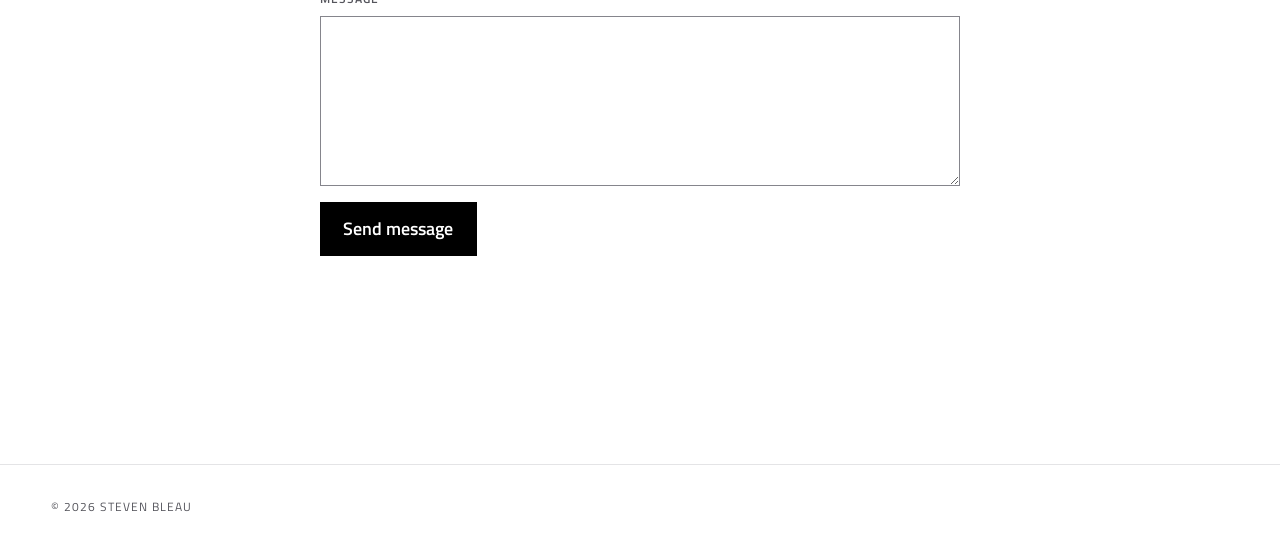
==== commit 16f30352: "Put the Previously company names on black blocks and drop the rules" ====
--- a/index.html
+++ b/index.html
@@ -216,21 +216,21 @@
                   <li class="edu-item">
                     <img class="logo-dark" src="assets/ui/logo-redgroup.webp" width="760" height="252" loading="lazy"
                          alt="RedGroup, an Amphenol CMT brand">
-                    <h3>RedGroup</h3>
+                    <h3><span class="block">RedGroup</span></h3>
                     <p class="meta">Product development</p>
                     <p>New product development for client companies across medical and commercial device lines.</p>
                   </li>
                   <li class="edu-item">
                     <img src="assets/ui/logo-medtronic.webp" width="580" height="212" loading="lazy"
                          alt="Medtronic">
-                    <h3>Medtronic</h3>
+                    <h3><span class="block">Medtronic</span></h3>
                     <p class="meta">Medical device</p>
                     <p>Device design as part of the innovation lab inside one of the world&rsquo;s largest medtech companies.</p>
                   </li>
                   <li class="edu-item">
                     <img src="assets/ui/studio04-logo.png" width="1200" height="300" loading="lazy"
                          alt="Studio 04">
-                    <h3>Studio 04</h3>
+                    <h3><span class="block">Studio 04</span></h3>
                     <p class="meta">Transportation design</p>
                     <p>End-to-end industrial design for global automotive companies. Talent has since moved onto design leadership roles at CATERPILLAR inc.</p>
                   </li>
--- a/css/style.css
+++ b/css/style.css
@@ -542,7 +542,6 @@
   }
   /* Previously card: the three past roles step down in type to fit too. */
   #previously .edu { gap: var(--s2); margin-block-start: var(--s2); }
-  #previously .edu-item { padding-block-start: var(--s1); }
   #previously .edu-item h3 { font-size: var(--fs-2); margin-block-end: 0.25rem; }
   #previously .edu-item .meta { margin-block-end: 0.25rem; }
   #previously .edu-item p:last-child { font-size: 0.9rem; line-height: 1.35; }
@@ -623,8 +622,6 @@
   }
   #previously .edu-item h3 {
     grid-row: 3;
-    border-top: 2px solid var(--fg);
-    padding-block-start: var(--s2);
   }
   #previously .edu-item .meta { grid-row: 4; }
   #previously .edu-item p:last-child { grid-row: 5; }
@@ -1571,11 +1568,6 @@
   }
 }
 
-.edu-item {
-  border-top: 2px solid var(--fg);
-  padding-block-start: var(--s2);
-}
-
 .edu-step {
   font-size: var(--fs-label);
   font-weight: 600;
@@ -1586,9 +1578,12 @@
 }
 
 .edu-item h3 {
-  font-size: var(--fs-1);
+  font-size: var(--fs-2);
   margin-block-end: var(--s1);
 }
+
+/* Name blocks start at the logo's edge rather than hanging left of it. */
+#previously .edu-item .block { margin-inline-start: 0; }
 
 .edu-item .meta { margin-block-end: var(--s1); }
 
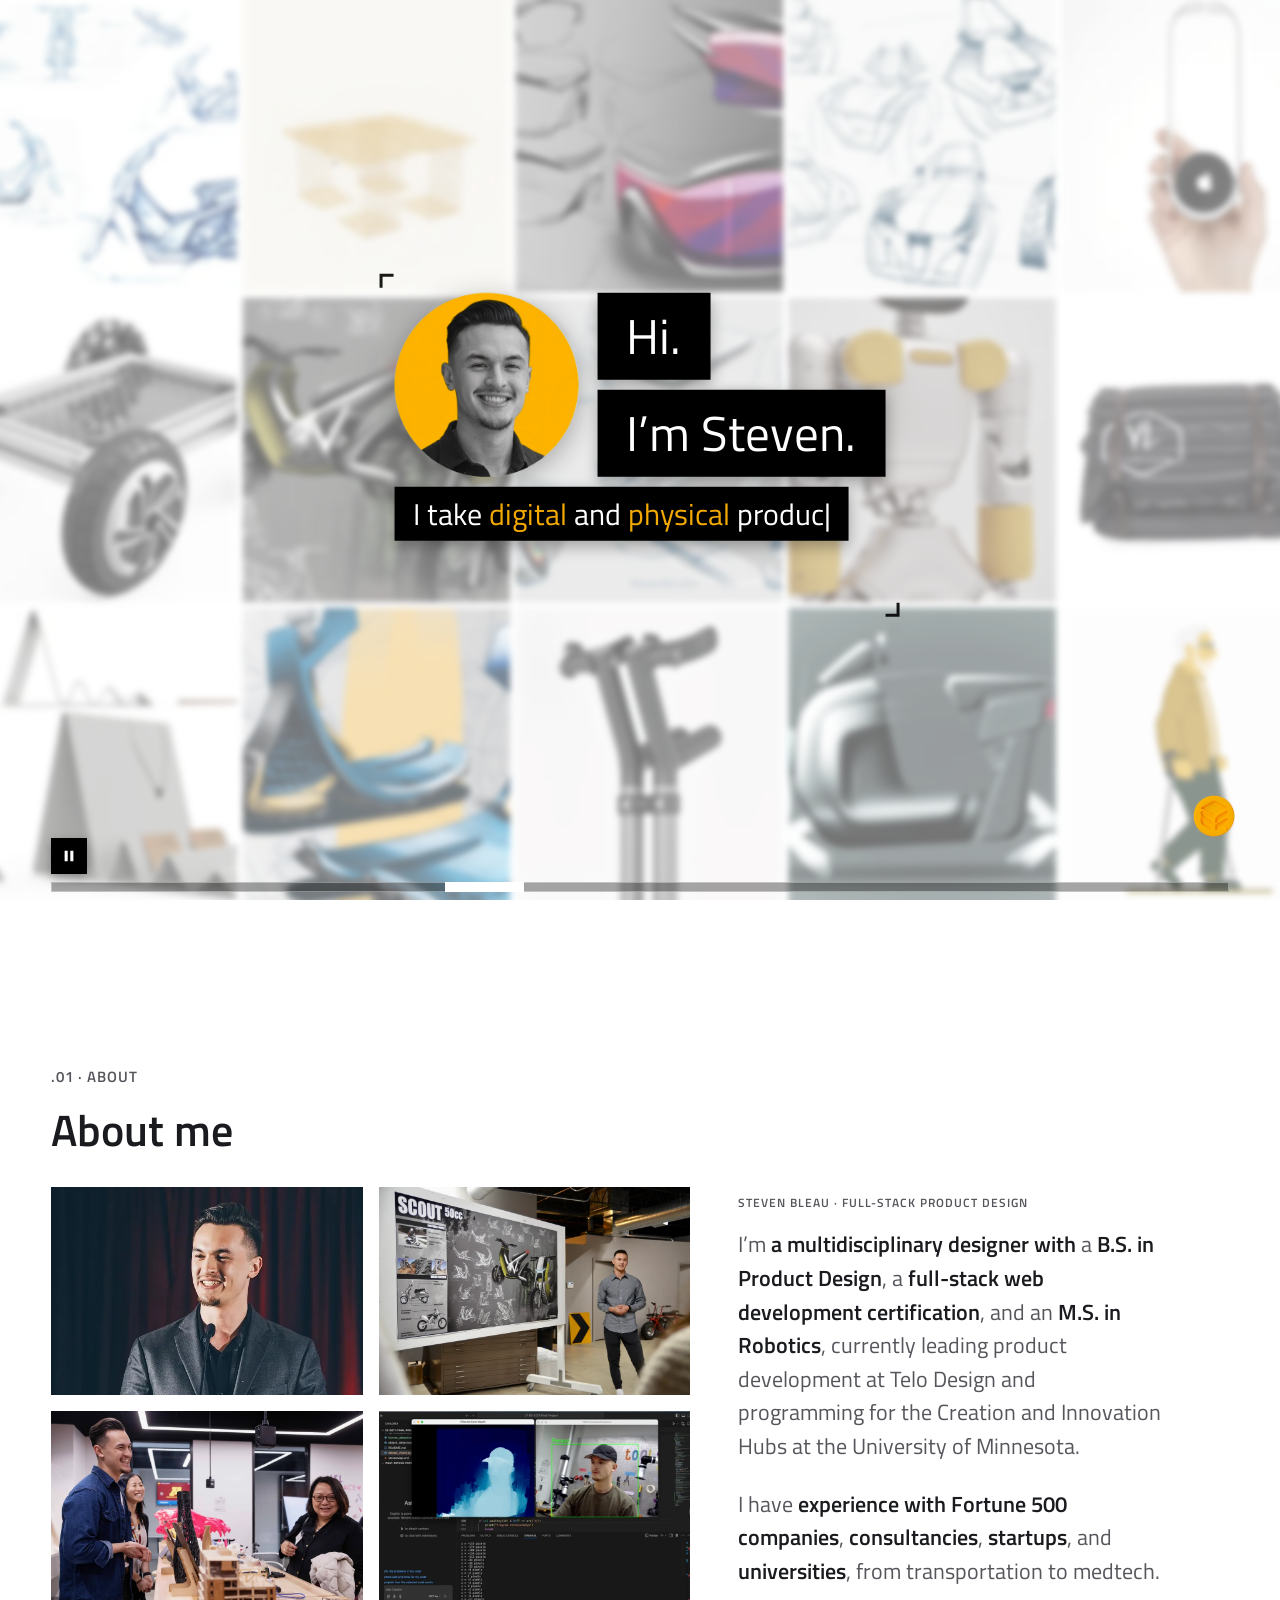
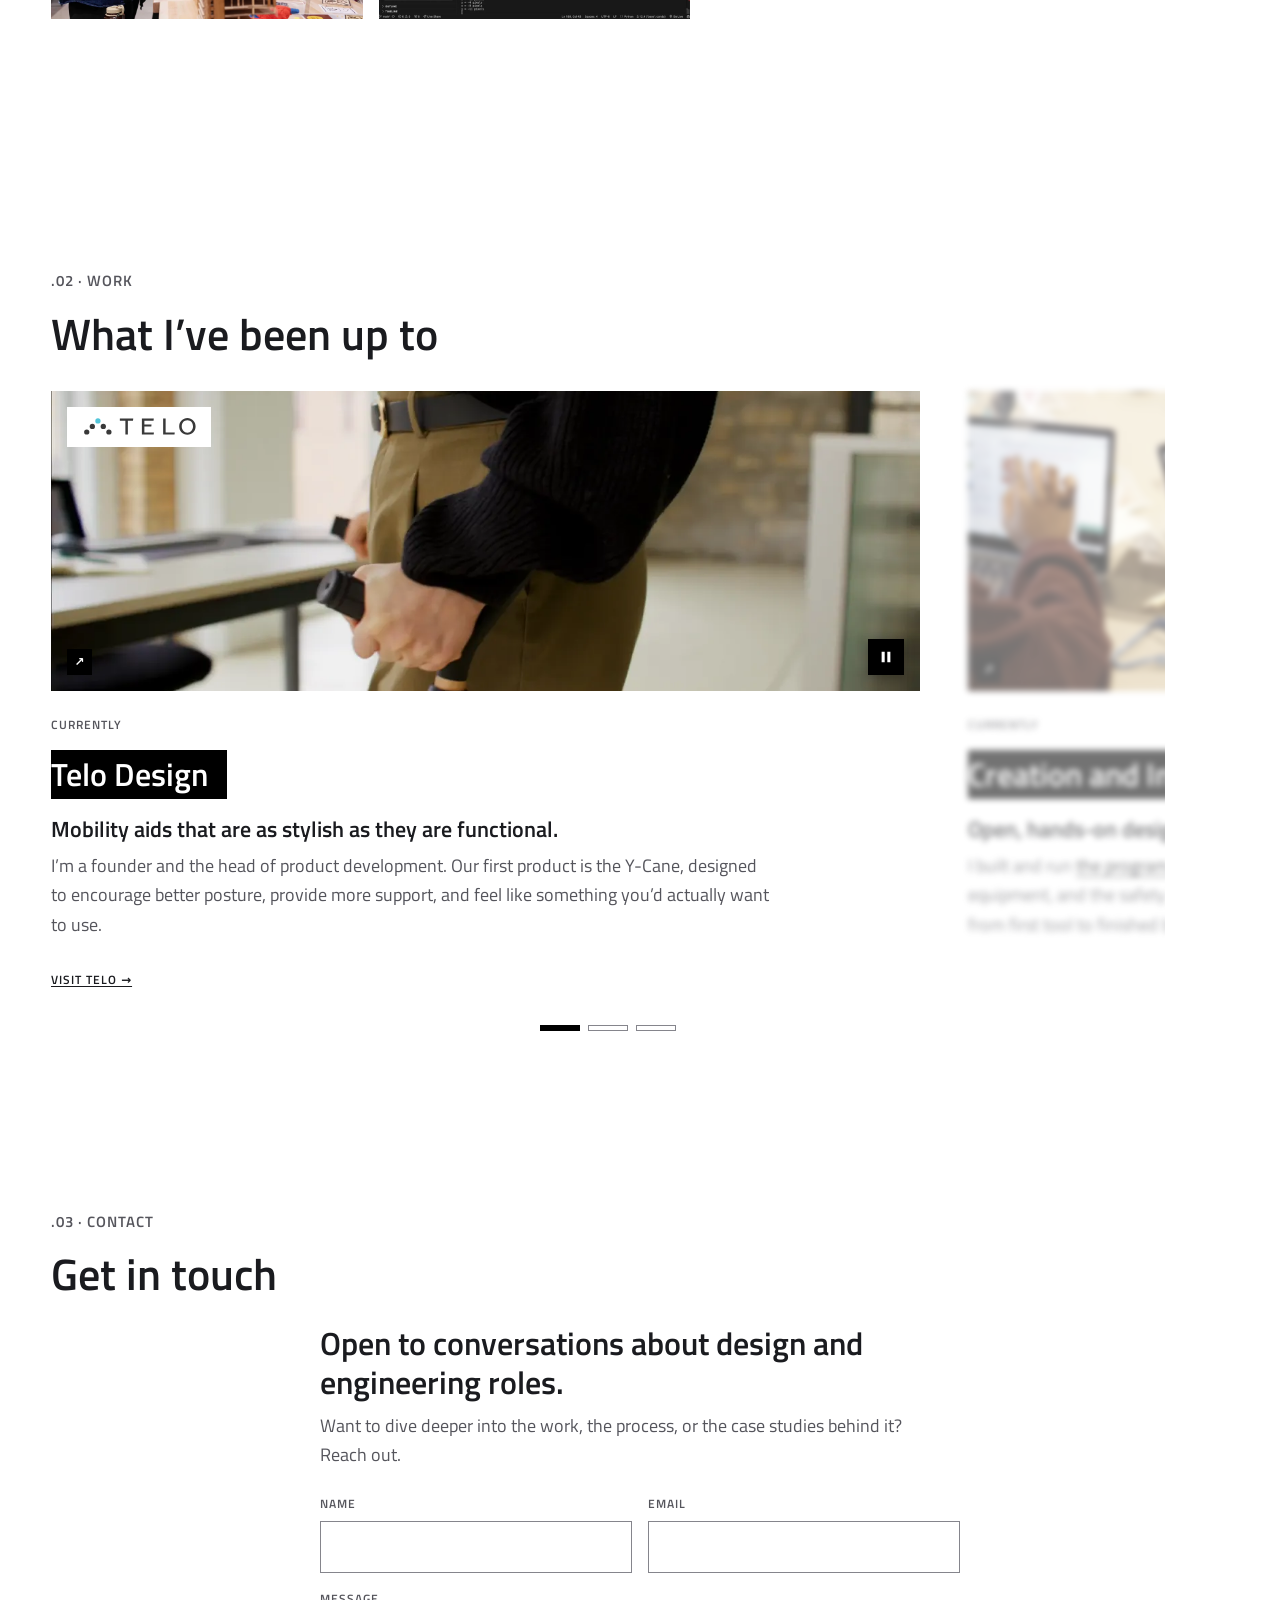
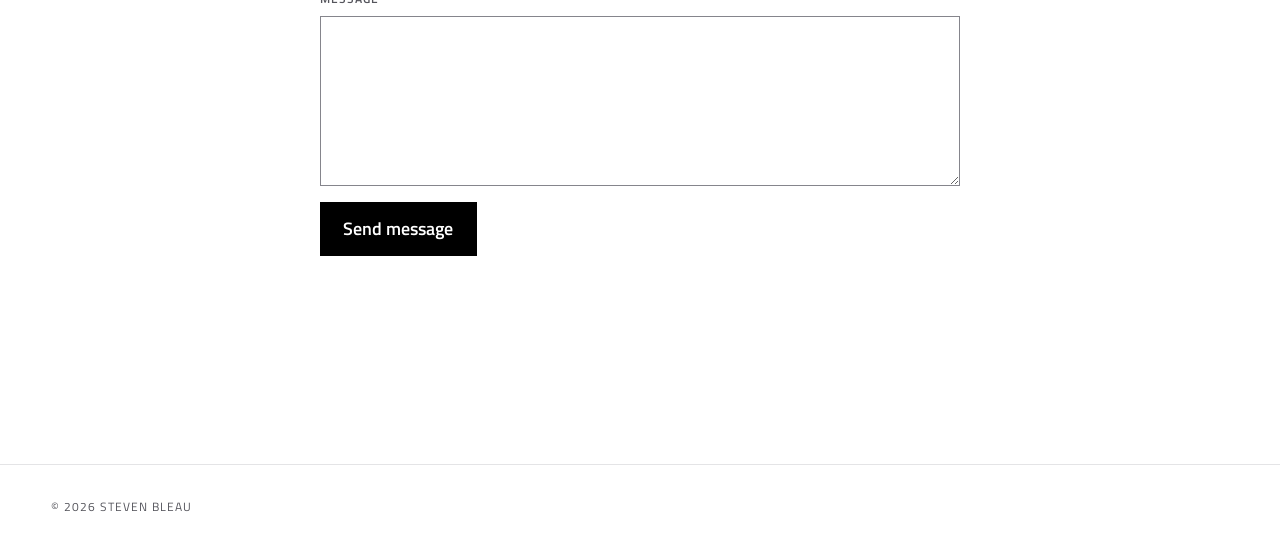
==== commit 130641d2: "Fix gallery loop bounce, dot-nav jumps and idle frame work; fit Contact on phones Gallery: re-anchor" ====
--- a/index.html
+++ b/index.html
@@ -20,8 +20,8 @@
   <link rel="preconnect" href="https://fonts.googleapis.com">
   <link rel="preconnect" href="https://fonts.gstatic.com" crossorigin>
   <link rel="stylesheet" href="https://fonts.googleapis.com/css2?family=Titillium+Web:wght@400;600&display=swap">
-  <link rel="stylesheet" href="css/style.css?v=73">
-  <script src="js/main.js?v=46" defer></script>
+  <link rel="stylesheet" href="css/style.css?v=75">
+  <script src="js/main.js?v=47" defer></script>
 </head>
 <body>
   <a class="skip-link" href="#main">Skip to content</a>
--- a/css/style.css
+++ b/css/style.css
@@ -75,6 +75,12 @@
 }
 
 html.js { scroll-behavior: smooth; scroll-snap-type: y mandatory; }
+
+/* A same-page link (dot menu, brand) is gliding to its section: snapping is
+   off until the page comes to rest there (js/main.js). Left on, the browser
+   re-snaps mid-glide whenever layout or the viewport changes and can drop the
+   page on a neighboring section instead. */
+html.js.is-jumping { scroll-snap-type: none; }
 
 body {
   margin: 0;
@@ -545,6 +551,29 @@
   #previously .edu-item h3 { font-size: var(--fs-2); margin-block-end: 0.25rem; }
   #previously .edu-item .meta { margin-block-end: 0.25rem; }
   #previously .edu-item p:last-child { font-size: 0.9rem; line-height: 1.35; }
+}
+
+/* Mobile: fit the Contact section (heading, both lines, the whole form and
+   its Send button) on one screen, matching the About and Currently
+   compaction. Name and Email share a row, spacing tightens, and the message
+   box takes whatever height the viewport has left (between 4.5 and 8rem).
+   Field text stays at 16px: anything smaller makes iOS zoom the page on
+   focus. */
+@media (max-width: 51.99rem) {
+  #contact { padding-block: var(--s3); }
+  #contact h2 { font-size: var(--fs-2); margin-block-end: var(--s2); }
+  #contact .contact-lede { font-size: var(--fs-1); }
+  #contact .contact-sub { font-size: 0.9rem; line-height: 1.35; }
+  #contact .contact-form { gap: 0.75rem; margin-block-start: var(--s2); }
+  #contact .contact-form-row { grid-template-columns: repeat(2, minmax(0, 1fr)); gap: 0.75rem; }
+  #contact .contact-field { gap: 0.25rem; }
+  #contact .contact-field input,
+  #contact .contact-field textarea { padding: 0.45rem 0.6rem; }
+  #contact .contact-field textarea {
+    min-height: 0;
+    height: clamp(4.5rem, calc(100svh - 29rem), 8rem);
+  }
+  #contact .contact-submit { padding: 0.55rem 1.2rem; }
 }
 
 /* Stacked Previously roles (below the 3-column breakpoint): each logo becomes
@@ -1144,6 +1173,18 @@
   box-shadow: var(--float-shadow);
 }
 
+/* Touch: the dots are 14px, well under a fingertip, and a near miss either
+   does nothing or lands on the neighboring dot (the wrong section). An
+   invisible pad extends each dot's tap area to meet its neighbors halfway;
+   nothing is drawn and mouse hover is unaffected. */
+@media (pointer: coarse) {
+  .dot-nav a::after {
+    content: "";
+    position: absolute;
+    inset: -1rem -0.75rem;
+  }
+}
+
 /* Gallery pairing (js/main.js sets/removes the attribute): while the hero
    intro is on screen the typed lines are the navigation; the dot column takes
    over once the intro is minimized. Outside the gallery the attribute is
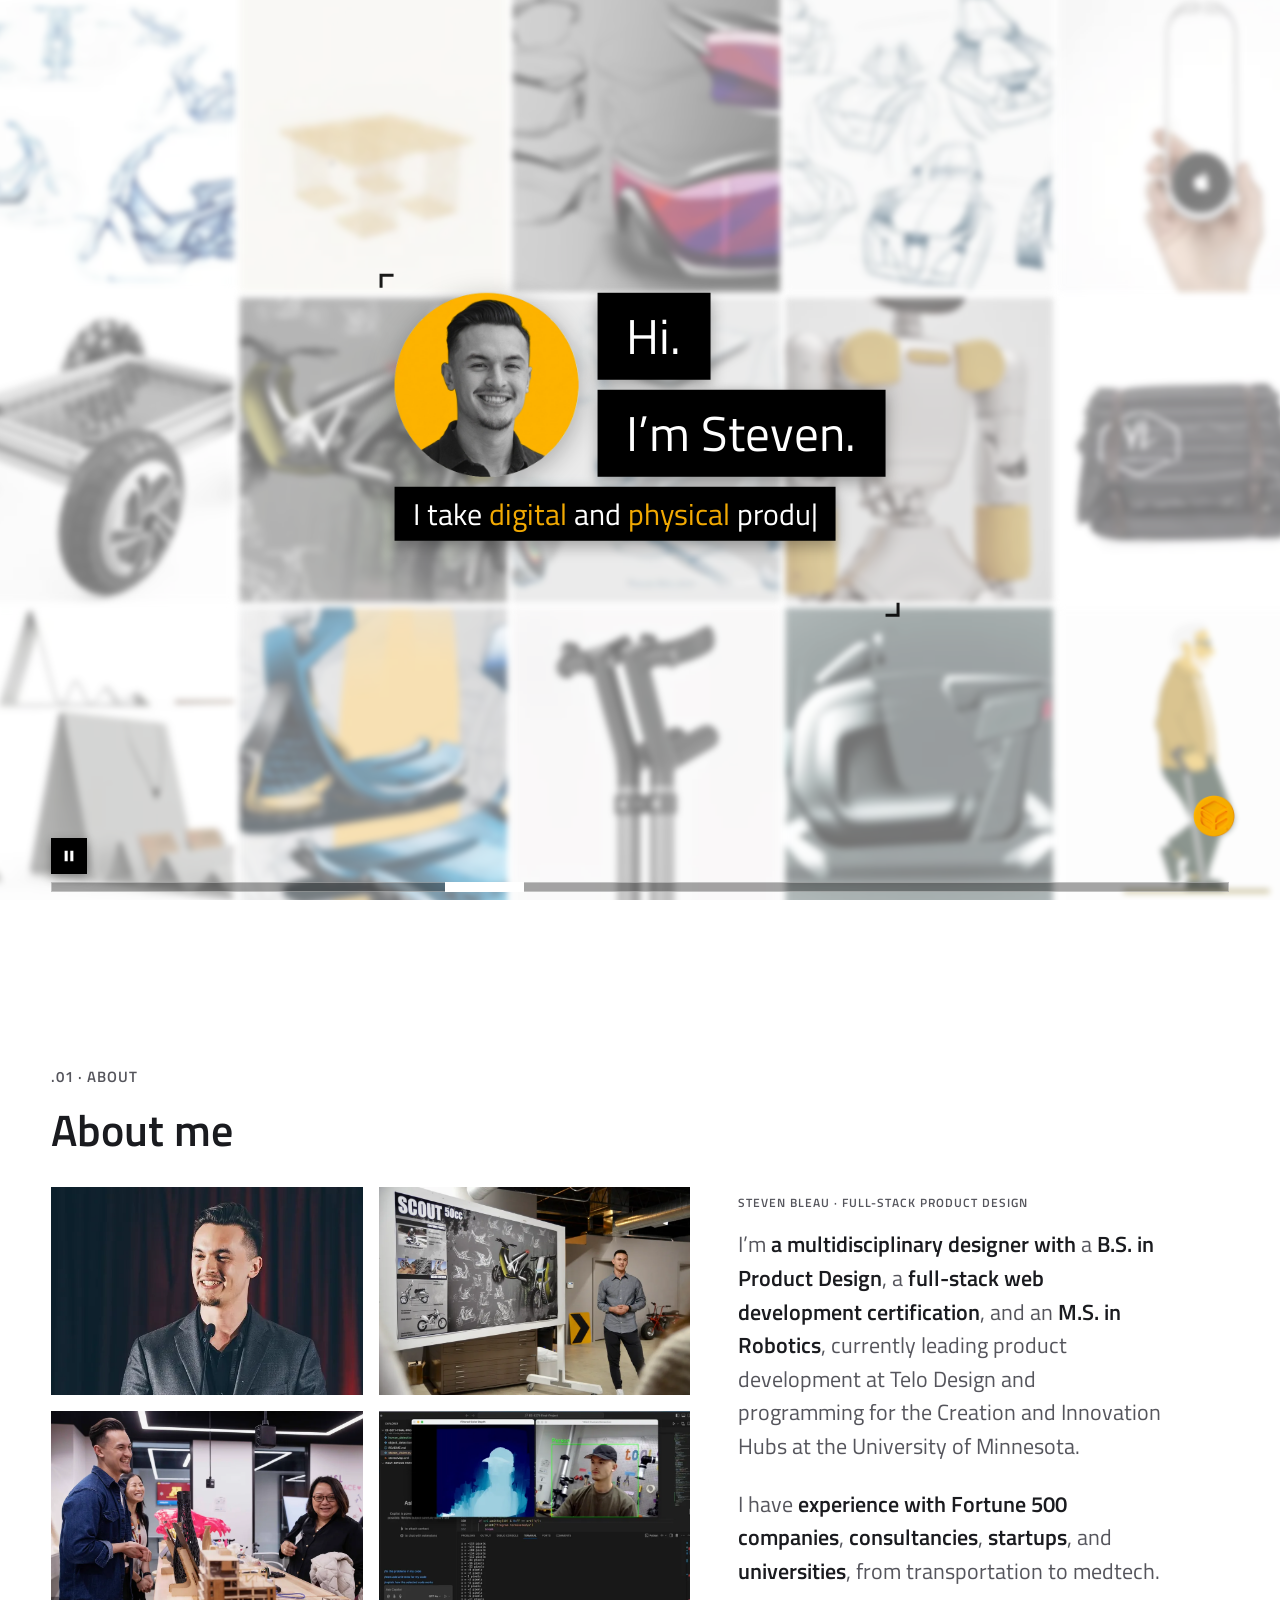
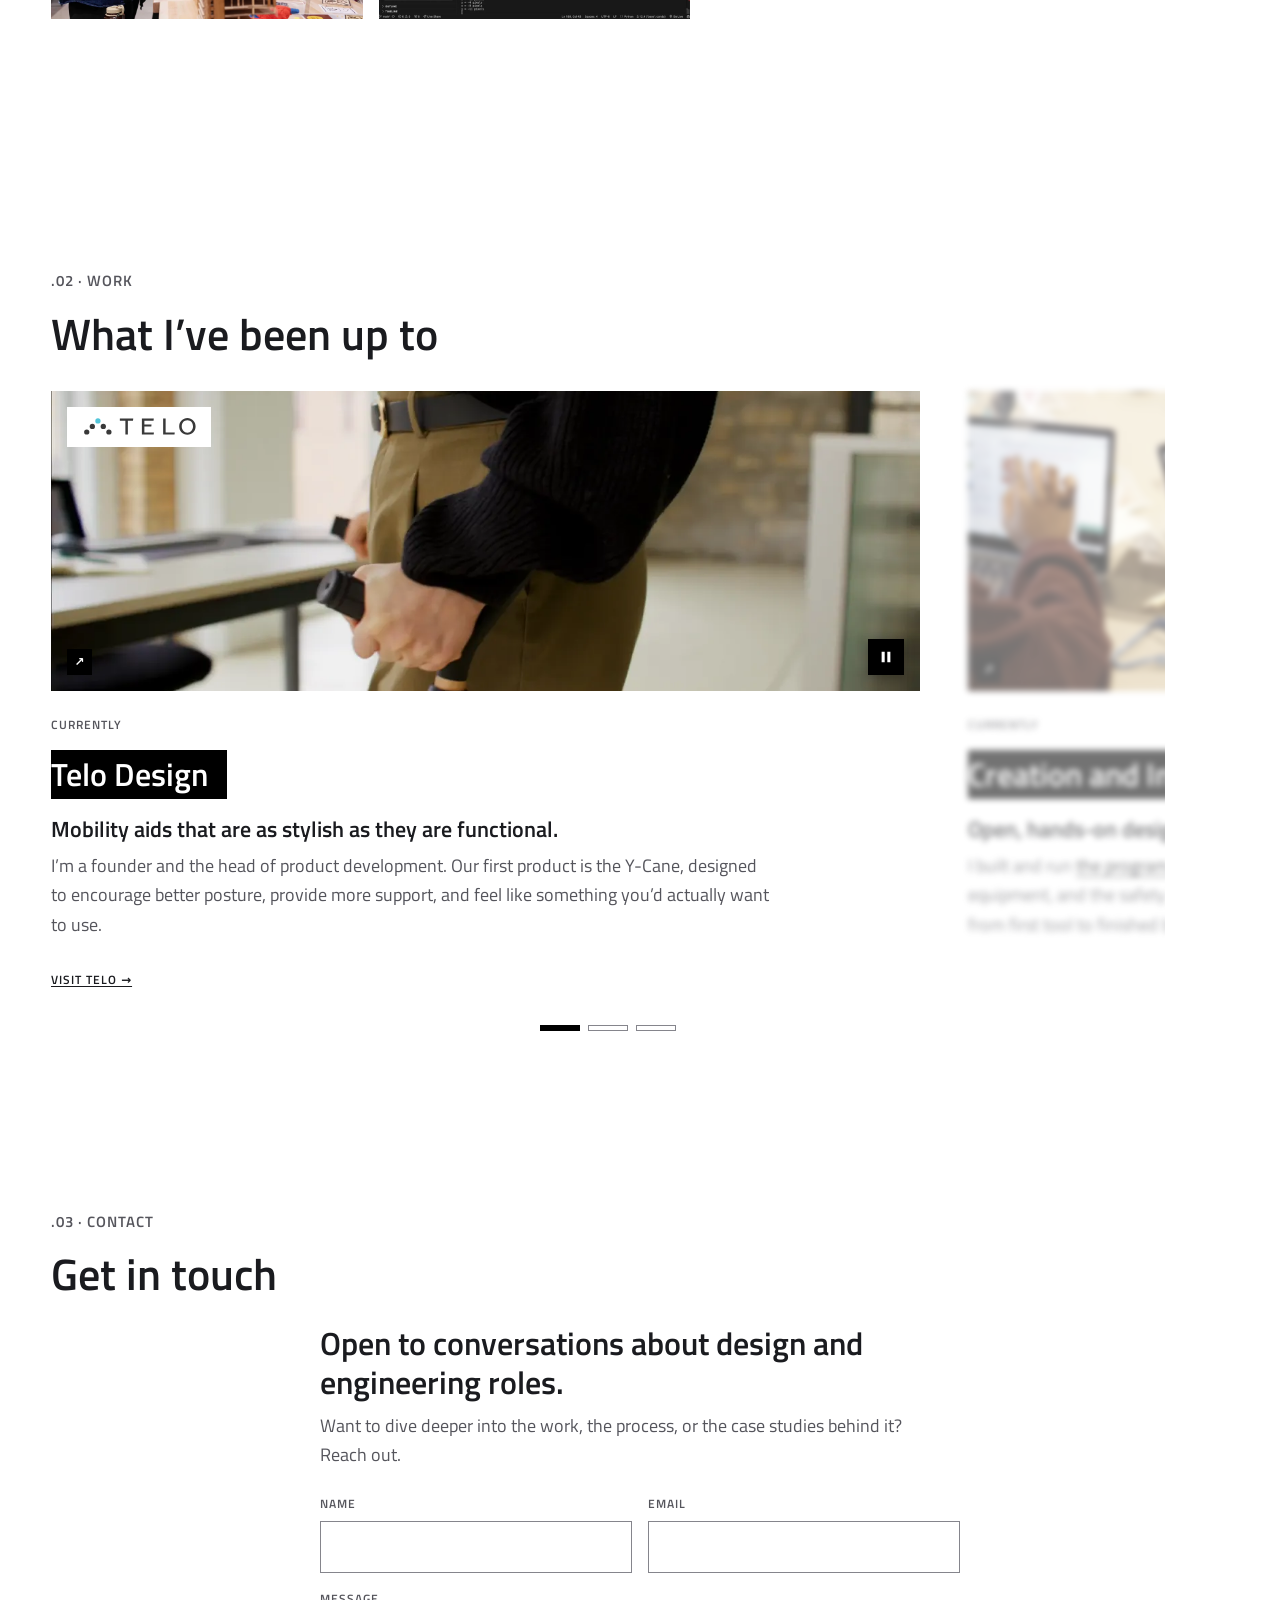
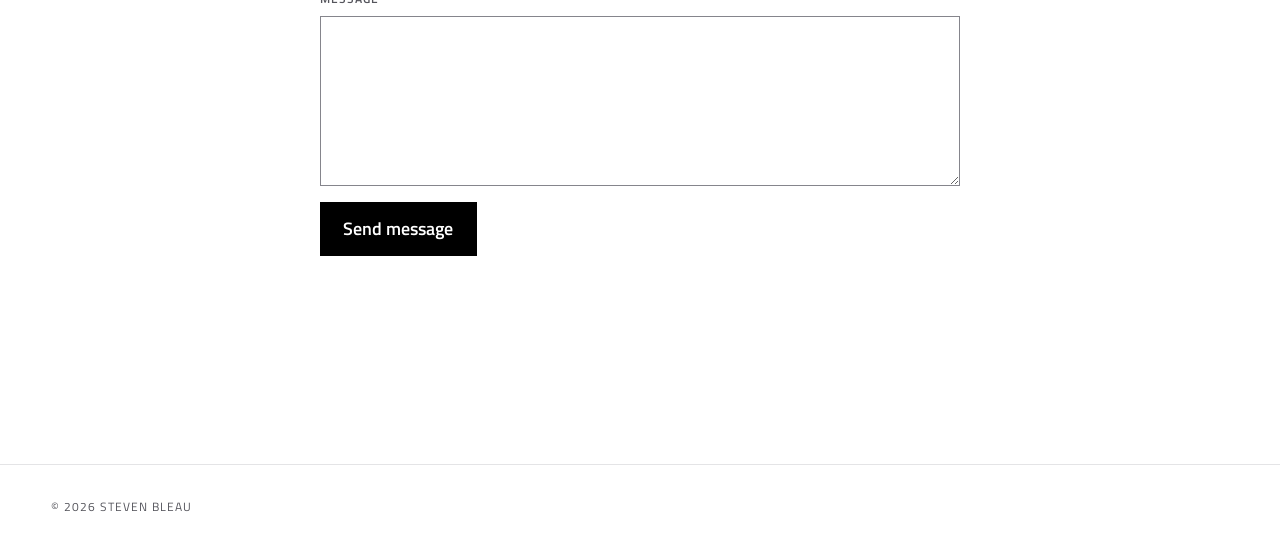
==== commit 52382727: "Stack the hero intro below 976px instead of wrapping its lines The side-by-side intro is positioned " ====
--- a/index.html
+++ b/index.html
@@ -20,7 +20,7 @@
   <link rel="preconnect" href="https://fonts.googleapis.com">
   <link rel="preconnect" href="https://fonts.gstatic.com" crossorigin>
   <link rel="stylesheet" href="https://fonts.googleapis.com/css2?family=Titillium+Web:wght@400;600&display=swap">
-  <link rel="stylesheet" href="css/style.css?v=75">
+  <link rel="stylesheet" href="css/style.css?v=76">
   <script src="js/main.js?v=47" defer></script>
 </head>
 <body>
--- a/css/style.css
+++ b/css/style.css
@@ -1261,10 +1261,12 @@
   51%, 100% { opacity: 0; }
 }
 
-/* Below ~832px there isn't room for a 35vw indent plus the longest line
-   ("See what I've been up to" at 56px), so the type is centered in the gutter
-   box and steps down proportionally to the viewport. */
-@media (max-width: 52rem) {
+/* Stacked (phone) intro. The side-by-side intro is positioned from the
+   screen's center (left: 50%), so it can be at most half the window wide; it
+   needs ~485px, so below ~970px its lines wrapped ("I'm / Steven.") instead
+   of switching layout. The stacked intro takes over from 61rem (976px) down.
+   The rest of the page keeps its 52rem breakpoint. */
+@media (max-width: 61rem) {
   /* Smaller tiles so the collage reads as a grid (two+ across) instead of one
      huge photo per row on a phone; all hero ratios derive from --tile-w. */
   .hero-collage { --tile-w: clamp(168px, 44vw, 320px); }
@@ -1276,7 +1278,10 @@
     translate: 0 -50%;
     flex-direction: column;
     align-items: center;
-    --portrait-w: calc(var(--tile-w) * 0.9);
+    /* Capped by the screen height on short windows (wide laptop windows,
+       phones on their side) so the stack never runs off the top and bottom:
+       the lines below take about 8x the type size, plus 5rem of air. */
+    --portrait-w: max(6rem, min(calc(var(--tile-w) * 0.9), calc(100svh - 8 * clamp(1.5rem, 7vw, 2.6rem) - 5rem)));
   }
   .typed { font-size: clamp(1.5rem, 7vw, 2.6rem); width: max-content; max-width: 100%; margin-inline: auto; }
   /* Lines stack down the center on a phone instead of hugging the left. */
